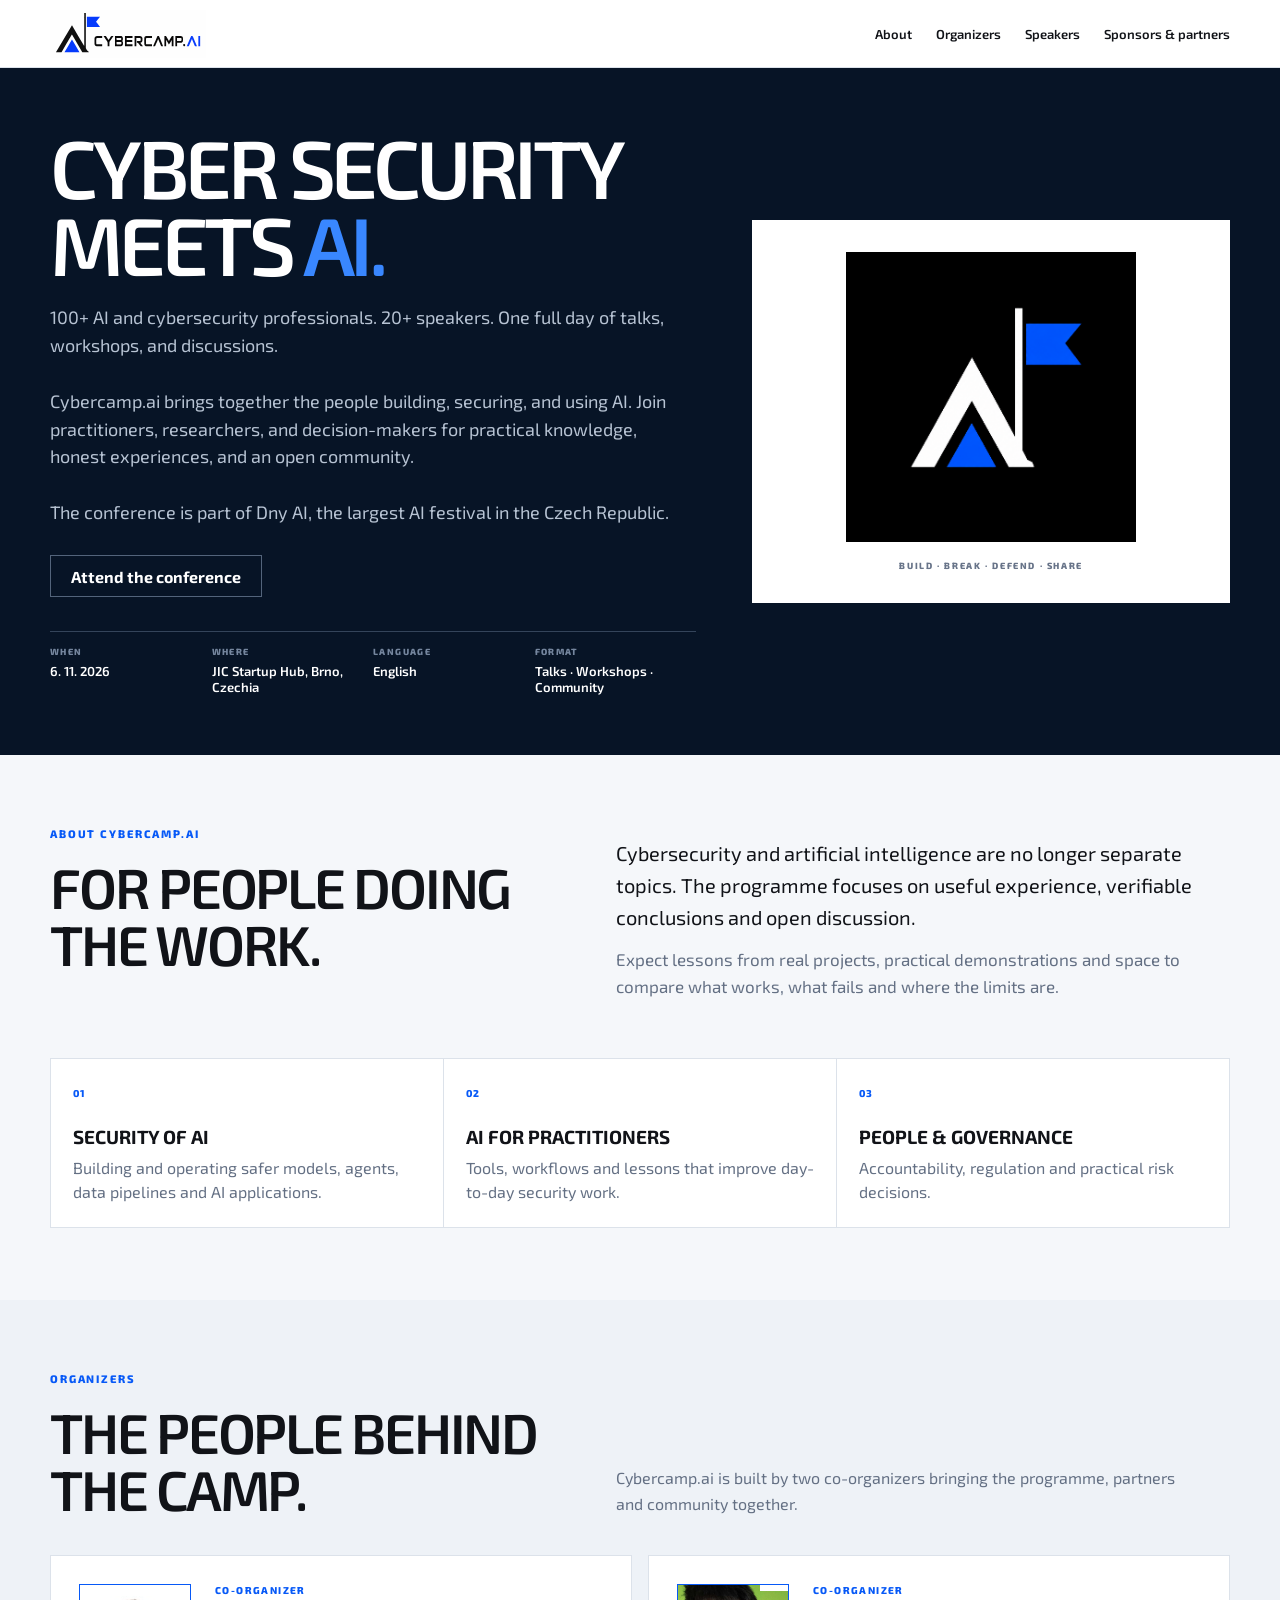
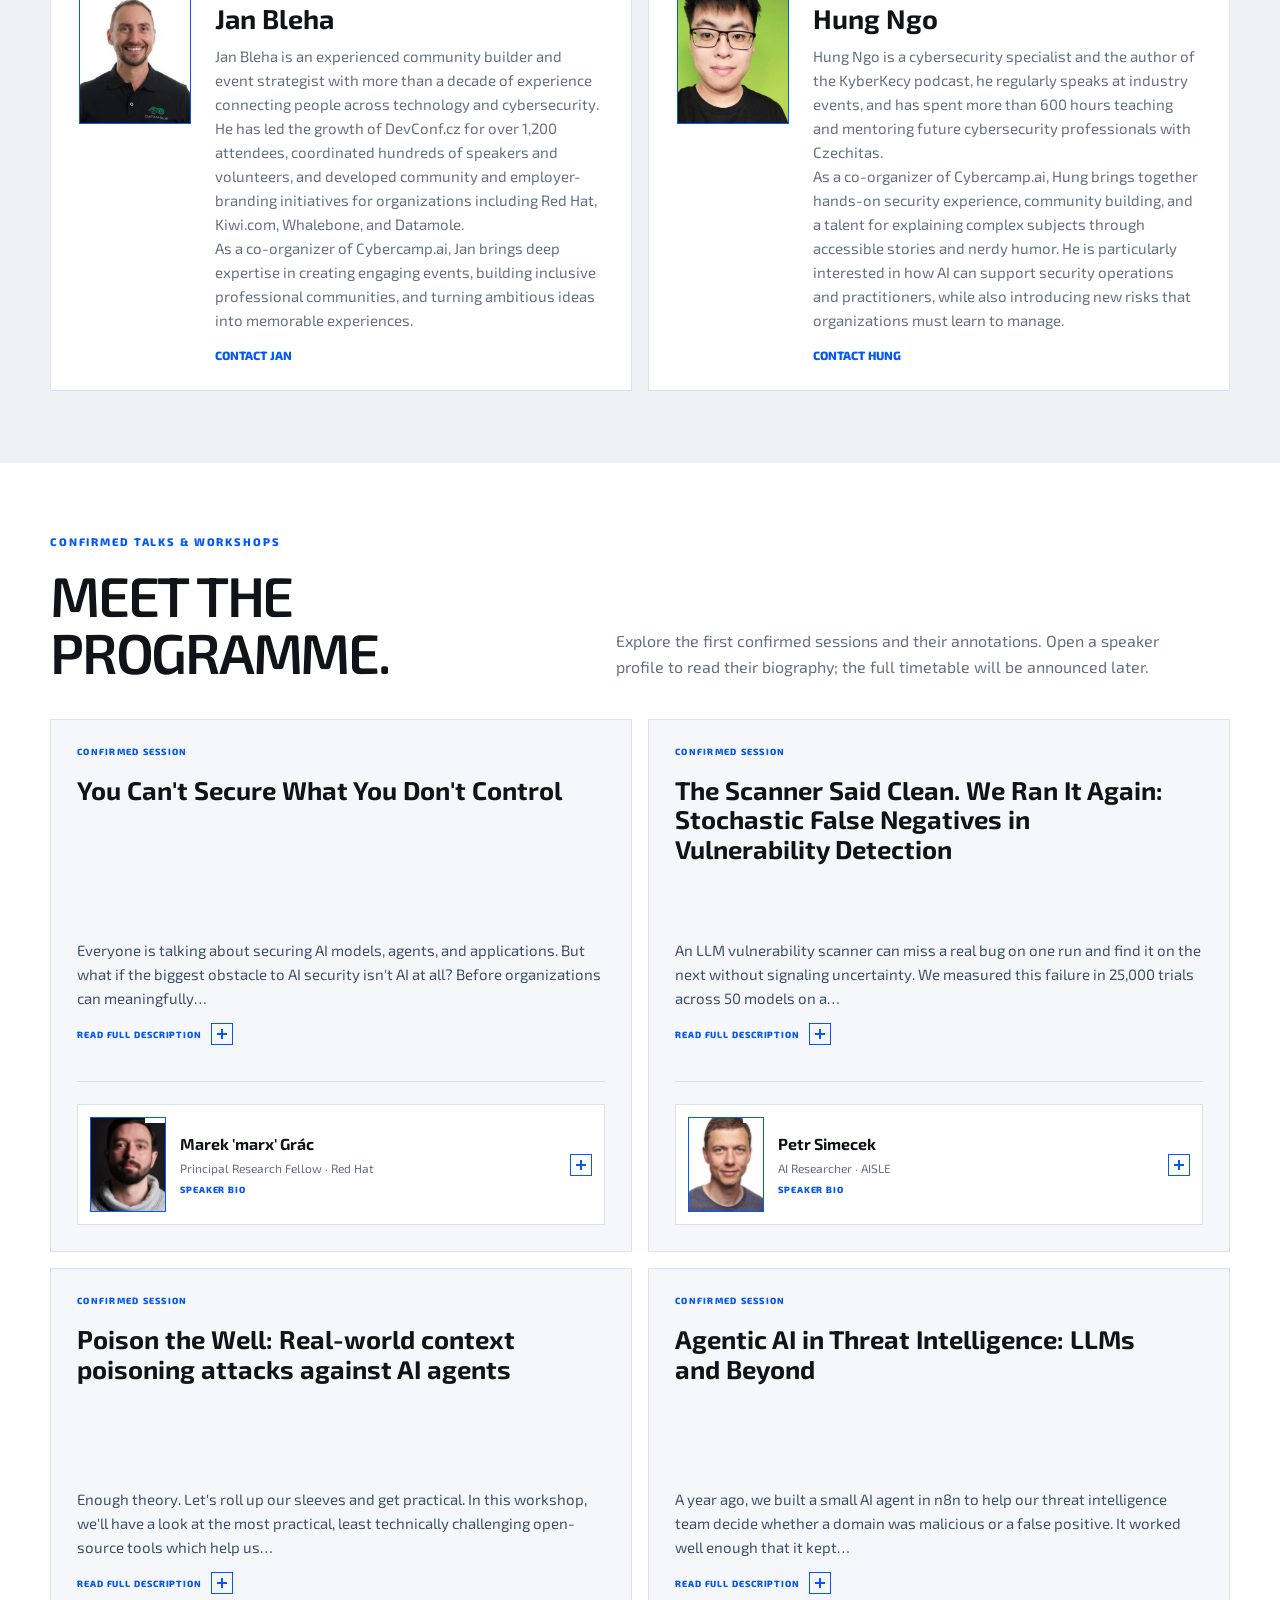
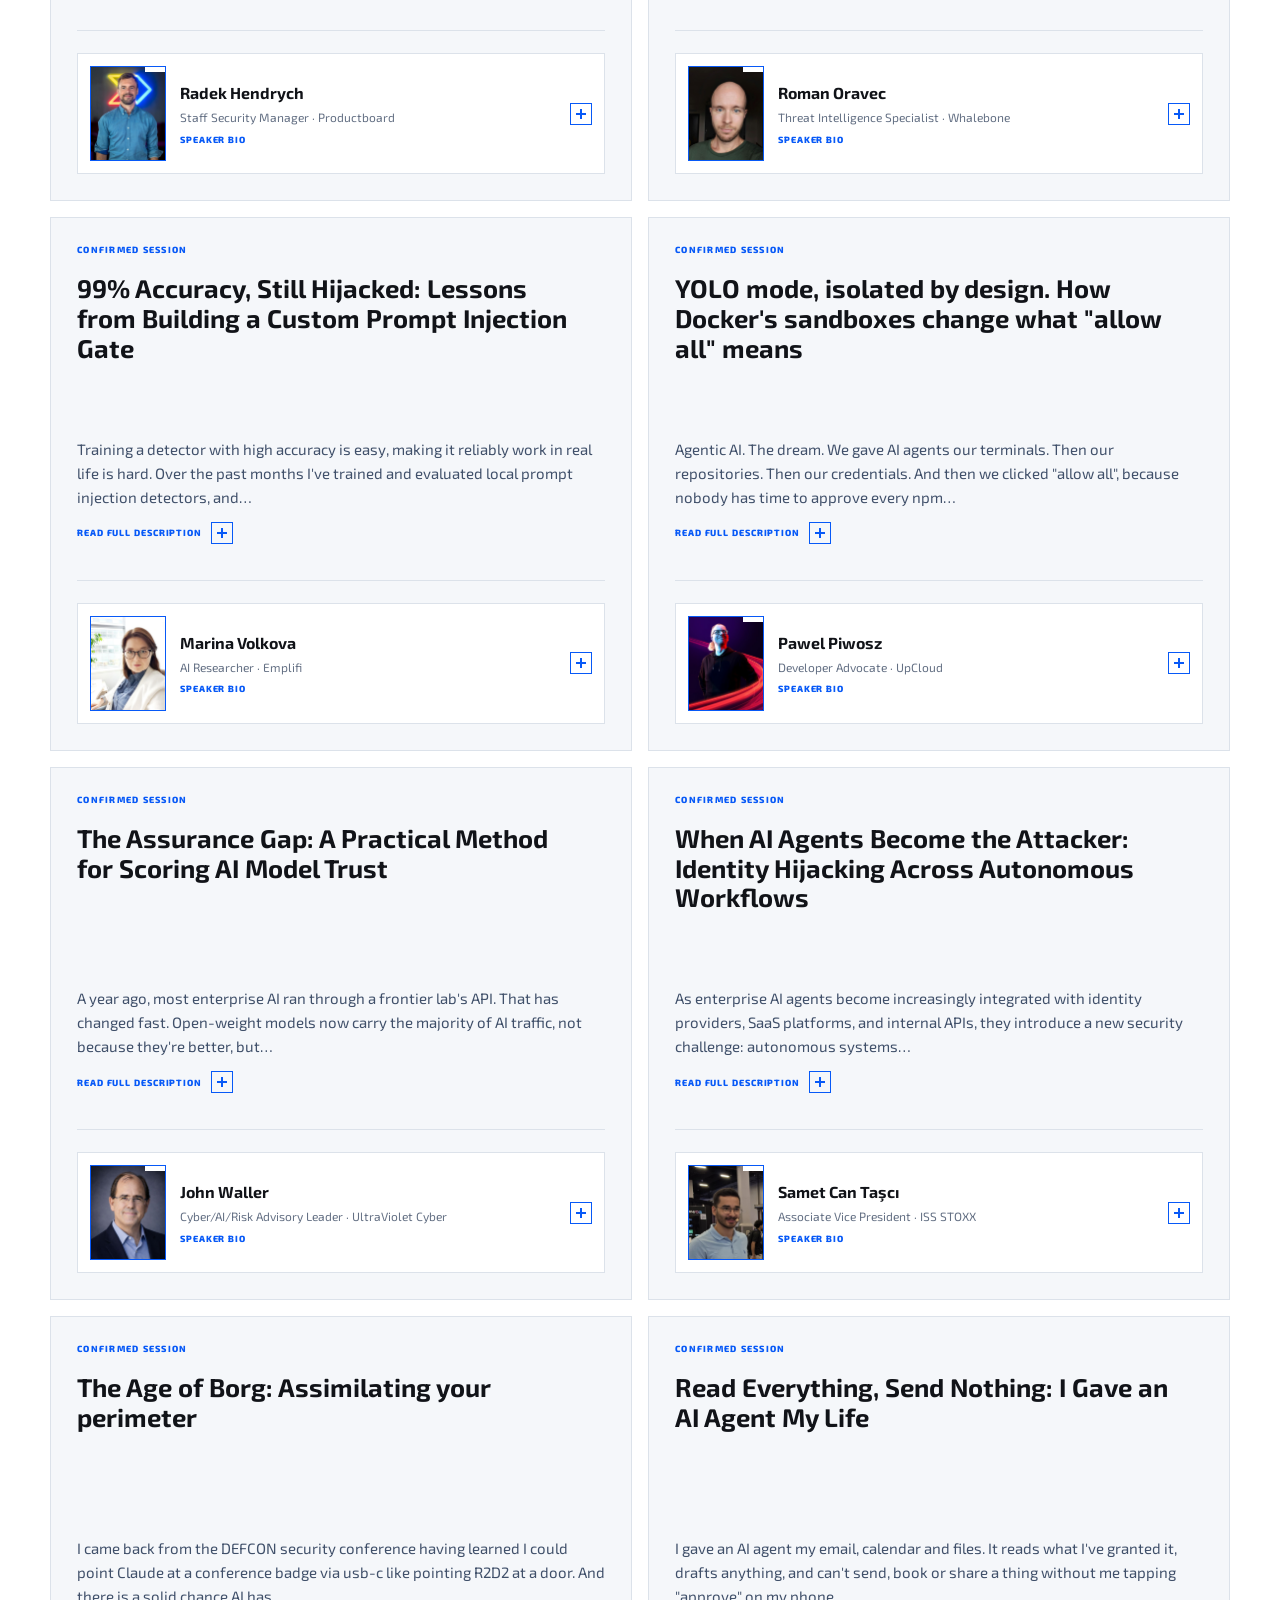
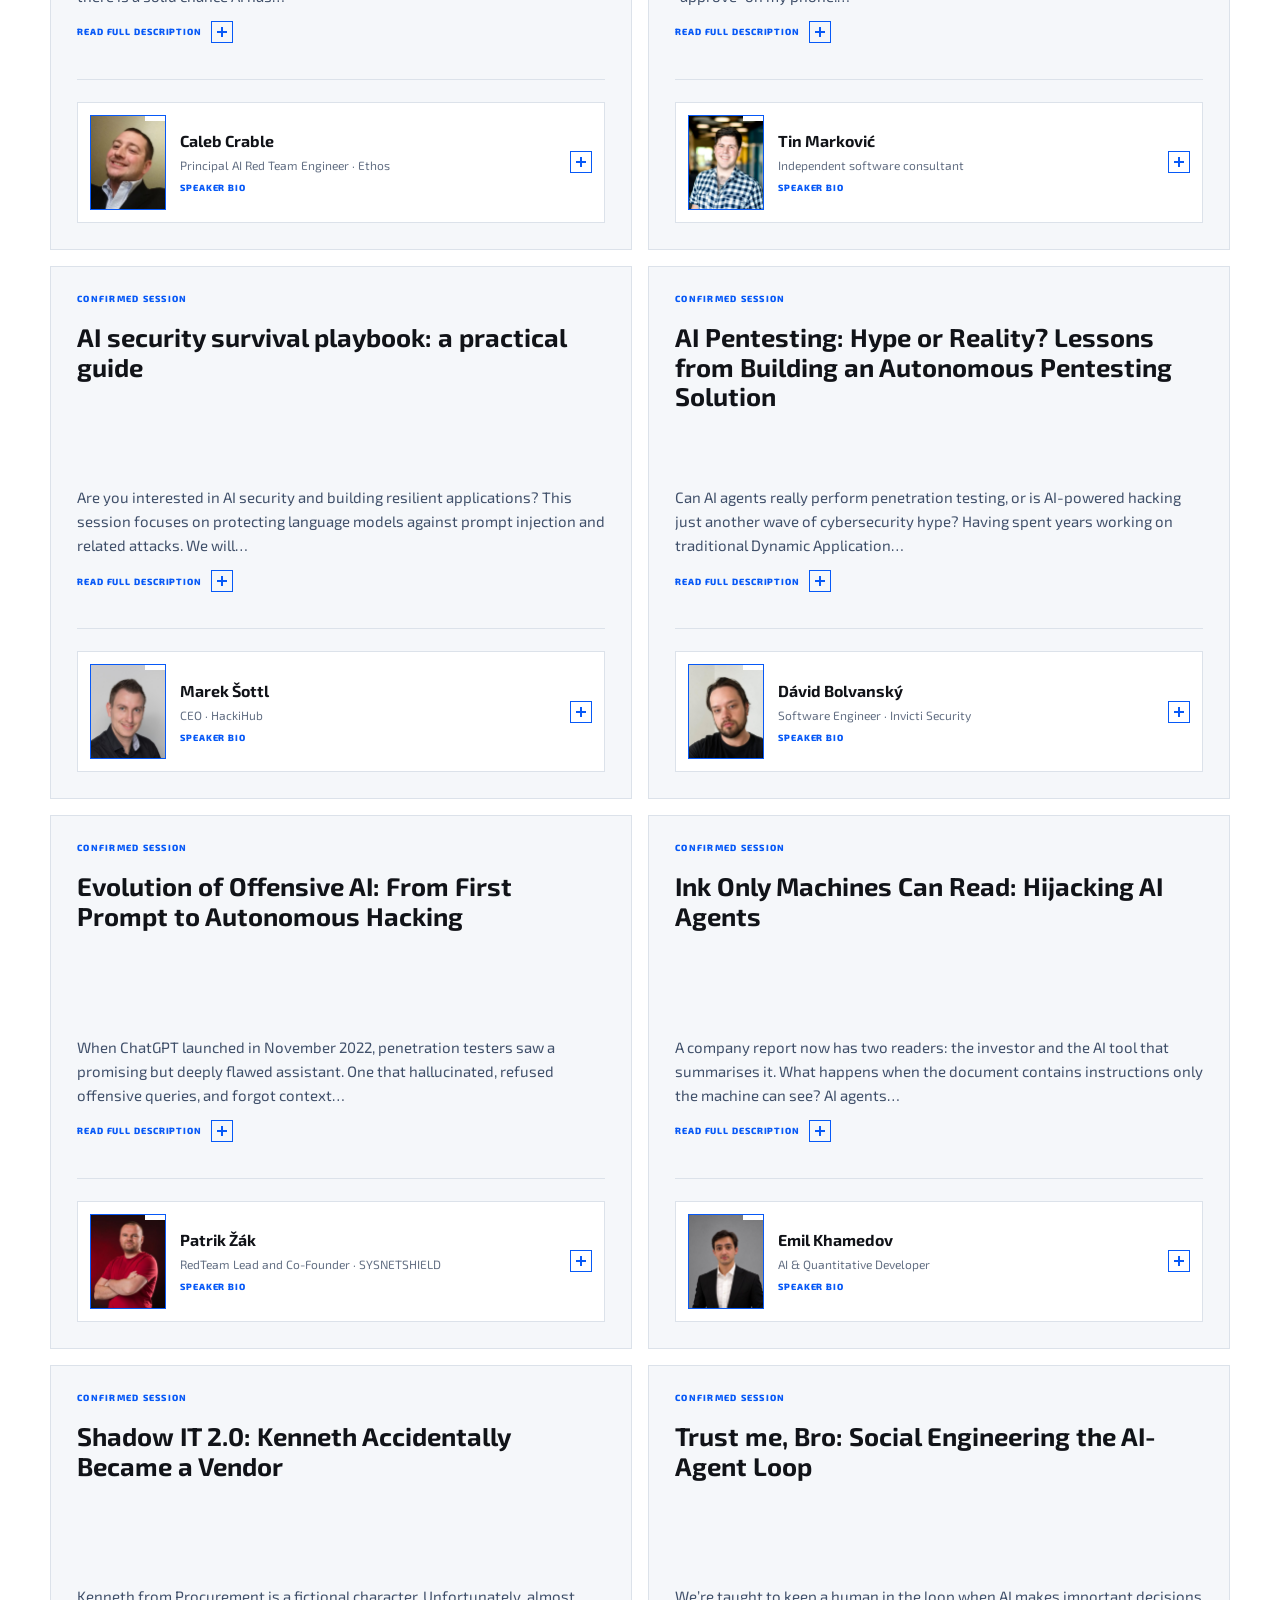
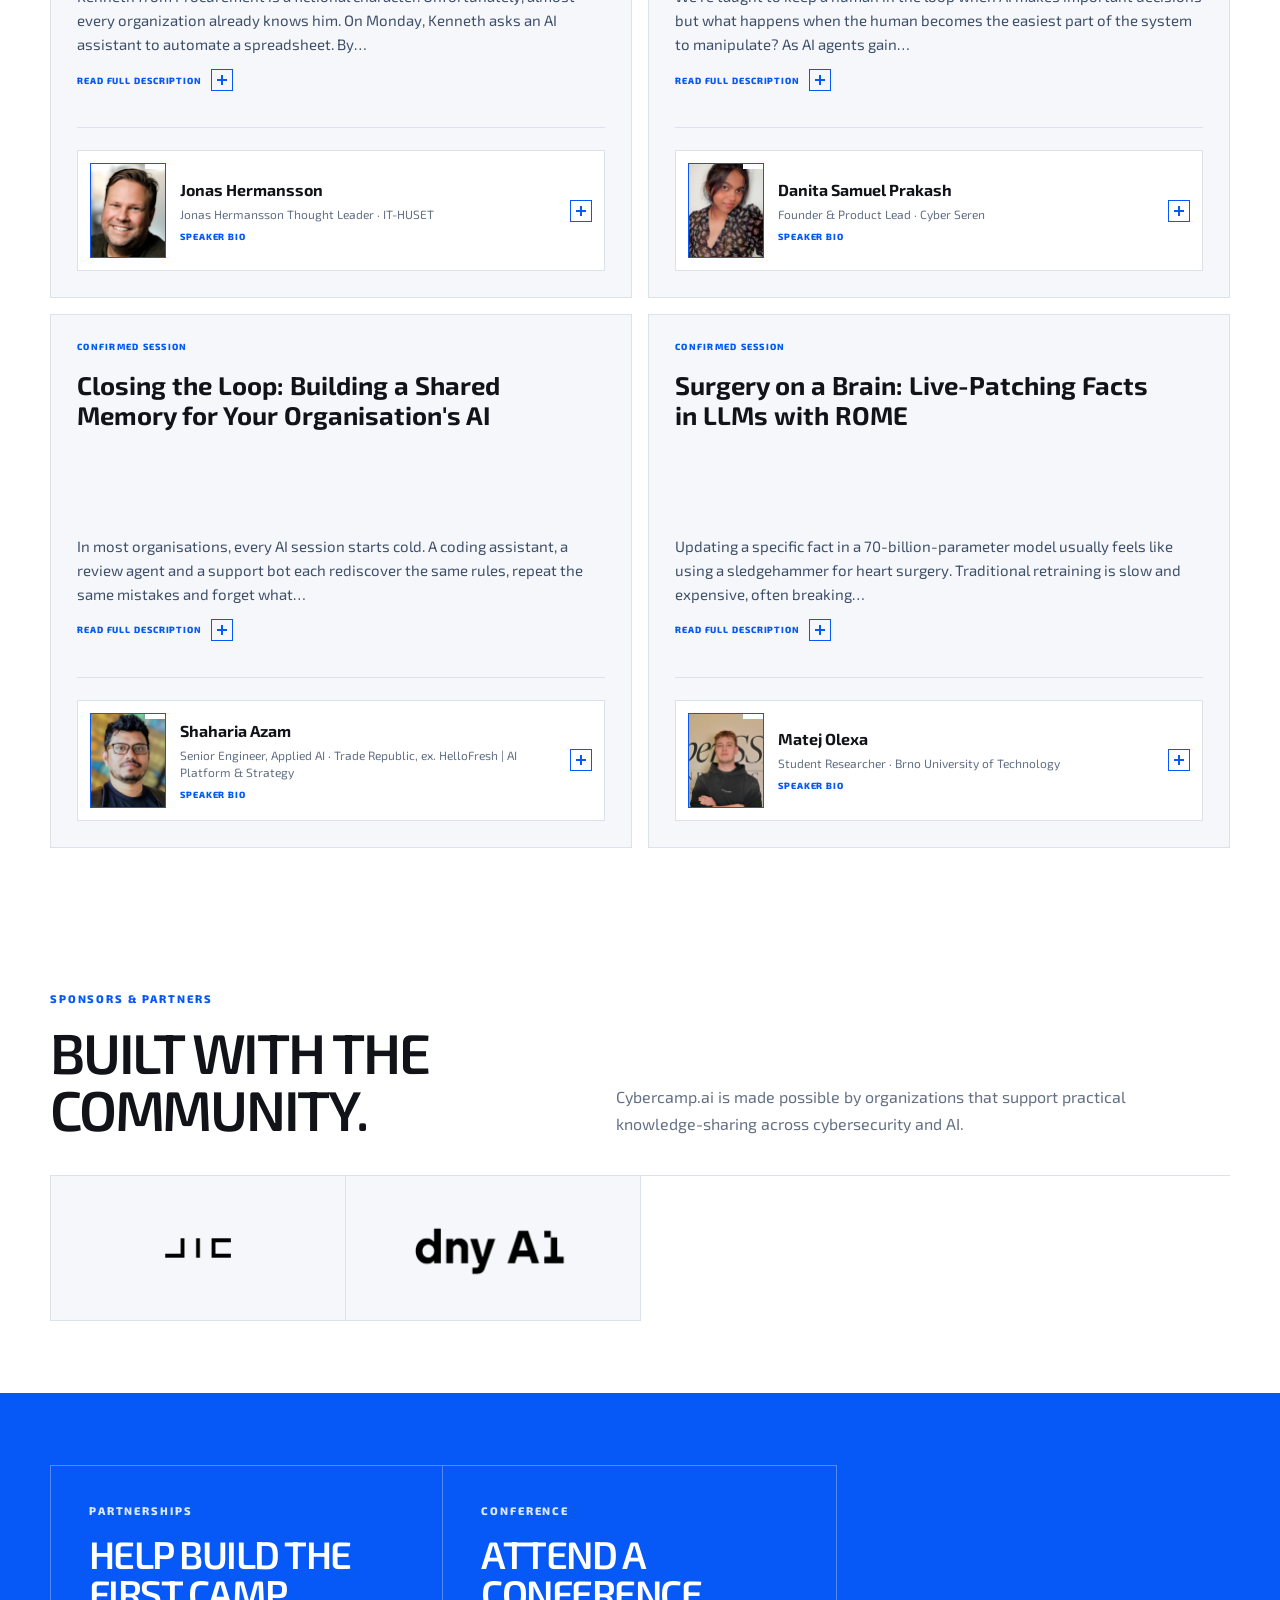
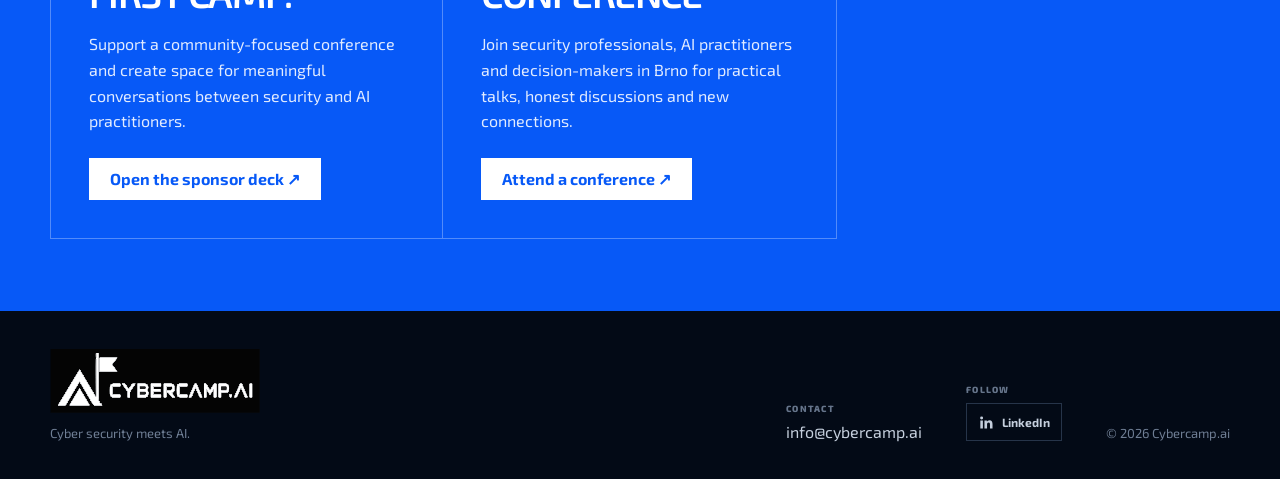
==== index.html @ 72a271f8 "Add files via upload" ====
<!doctype html>
<html lang="en">

<head>
  <meta charset="utf-8">
  <meta name="viewport" content="width=device-width, initial-scale=1">
  <meta name="description"
    content="Cybercamp.ai is a conference in Brno at the intersection of cybersecurity and artificial intelligence.">
  <meta name="theme-color" content="#071426">
  <link rel="canonical" href="https://cybercamp.ai/">

  <meta property="og:type" content="website">
  <meta property="og:site_name" content="Cybercamp.ai">
  <meta property="og:title" content="Cybercamp.ai — Cyber security meets AI">
  <meta property="og:description"
    content="Join practitioners, researchers and decision-makers in Brno for practical knowledge, honest experience and an open community.">
  <meta property="og:url" content="https://cybercamp.ai/">
  <meta property="og:image" content="https://cybercamp.ai/assets/cybercamp-logo-vector.png">
  <meta property="og:image:secure_url" content="https://cybercamp.ai/assets/cybercamp-logo-vector.png">
  <meta property="og:image:type" content="image/png">
  <meta property="og:image:width" content="2048">
  <meta property="og:image:height" content="2048">
  <meta property="og:image:alt" content="Cybercamp.ai logo">

  <meta name="twitter:card" content="summary">
  <meta name="twitter:title" content="Cybercamp.ai — Cyber security meets AI">
  <meta name="twitter:description"
    content="Join practitioners, researchers and decision-makers in Brno for practical knowledge, honest experience and an open community.">
  <meta name="twitter:image" content="https://cybercamp.ai/assets/cybercamp-logo-vector.png">
  <meta name="twitter:image:alt" content="Cybercamp.ai logo">

  <title>Cybercamp.ai — Cyber security meets AI</title>
  <link rel="icon" href="assets/cybercamp-icon.png">
  <link rel="stylesheet" href="styles.css">
  <script src="script.js" defer></script>
</head>

<body>
  <header class="site-header">
    <a class="brand" href="#top" aria-label="Cybercamp.ai – home">
      <img src="assets/cybercamp-vector-header.svg" alt="Cybercamp.ai">
    </a>
    <button class="menu-toggle" type="button" aria-expanded="false" aria-controls="main-navigation">
      <span></span><span></span><span></span><span class="sr-only">Menu</span>
    </button>
    <nav id="main-navigation">
      <a href="#about">About</a>
      <a href="#organizers">Organizers</a>
      <a href="#speakers">Speakers</a>
      <a href="#partners">Sponsors &amp; partners</a>
      <!-- <a class="nav-cta ticket-link" href="">Get tickets</a> -->
    </nav>
  </header>

  <main>
    <section class="hero" id="top">
      <div class="wrap hero-layout">
        <div>
          <h1>Cyber security<br>meets <span>AI.</span></h1>
          <p class="hero-lead">100+ AI and cybersecurity professionals. 20+ speakers. One full day of talks, workshops, and discussions.<br><br>
            Cybercamp.ai brings together the people building, securing, and using AI. Join practitioners, researchers, and decision-makers for practical knowledge, honest experiences, and an open community.<br><br>
            The conference is part of <a href="https://dny.ai/" target="_blank">Dny AI</a>, the largest AI festival in the Czech Republic.</p>
          <div class="hero-actions">
            <!-- <a class="button button-primary ticket-link" href="#">Get tickets</a> -->
            <!-- <a class="button button-outline cfp-link" href="https://sessionize.com/cybercampai" target="_blank">Submit a
              talk</a> -->
            <a class="button button-outline cfp-link" href="https://luma.com/cybercampai" target="_blank">Attend the
              conference</a>
          </div>
          <dl class="event-meta">
            <div>
              <dt>When</dt>
              <dd>6. 11. 2026</dd>
            </div>
            <div>
              <dt>Where</dt>
              <dd>JIC Startup Hub, Brno, Czechia</dd>
            </div>
            <div>
              <dt>Language</dt>
              <dd>English</dd>
            </div>
            <div>
              <dt>Format</dt>
              <dd>Talks · Workshops · Community</dd>
            </div>
          </dl>
        </div>
        <div class="hero-symbol" aria-hidden="true">
          <img src="assets/cybercamp-icon.png" alt="">
          <span>BUILD · BREAK · DEFEND · SHARE</span>
        </div>
      </div>
    </section>

    <section class="section" id="about">
      <div class="wrap section-intro">
        <div>
          <p class="kicker">About Cybercamp.ai</p>
          <h2>For people doing the work.</h2>
        </div>
        <div class="intro-copy">
          <p>Cybersecurity and artificial intelligence are no longer separate topics. The programme focuses on useful
            experience, verifiable conclusions and open discussion.</p>
          <p>Expect lessons from real projects, practical demonstrations and space to compare what works, what fails and
            where the limits are.</p>
        </div>
      </div>
      <div class="wrap topic-grid" aria-label="Conference topics">
        <article><span>01</span>
          <h3>Security of AI</h3>
          <p>Building and operating safer models, agents, data pipelines and AI applications.</p>
        </article>
        <article><span>02</span>
          <h3>AI for Practitioners</h3>
          <p>Tools, workflows and lessons that improve day-to-day security work.</p>
        </article>
        <article><span>03</span>
          <h3>People & Governance</h3>
          <p>Accountability, regulation and practical risk decisions.</p>
        </article>
      </div>
    </section>

    <section class="section organizers" id="organizers">
      <div class="wrap section-heading">
        <div>
          <p class="kicker">Organizers</p>
          <h2>The people behind the camp.</h2>
        </div>
        <p class="section-note">Cybercamp.ai is built by two co-organizers bringing the programme, partners and
          community together.</p>
      </div>
      <div class="wrap organizer-grid">
        <article>
          <div class="organizer-photo">
            <span class="organizer-photo-placeholder" aria-hidden="true">JB</span>
            <img src="assets/jan-bleha.jpg" alt="Jan Bleha" loading="lazy" width="448" height="560"
              onerror="this.hidden=true">
          </div>
          <div class="organizer-copy">
            <p>Co-organizer</p>
            <h3><a href="https://cz.linkedin.com/in/janbleha" target="_blank">Jan Bleha</a></h3>
            <span>Jan Bleha is an experienced community builder and event strategist with more than a decade of
              experience connecting people across technology and cybersecurity. He has led the growth of DevConf.cz for
              over 1,200 attendees, coordinated hundreds of speakers and volunteers, and developed community and
              employer-branding initiatives for organizations including Red Hat, Kiwi.com, Whalebone, and
              Datamole.<br>As a co-organizer of Cybercamp.ai, Jan brings deep expertise in creating engaging events,
              building inclusive professional communities, and turning ambitious ideas into memorable experiences.
            </span>
            <a href="mailto:jan@cybercamp.ai">Contact Jan</a>
          </div>
        </article>
        <article>
          <div class="organizer-photo">
            <span class="organizer-photo-placeholder" aria-hidden="true">HN</span>
            <img src="assets/hung-ngo.jpg" alt="Hung Ngo" loading="lazy" width="448" height="560"
              onerror="this.hidden=true">
          </div>
          <div class="organizer-copy">
            <p>Co-organizer</p>
            <h3><a href="https://www.linkedin.com/in/hungoboss/" target="_blank">Hung Ngo</a></h3>
            <span>Hung Ngo is a cybersecurity specialist and the author of the KyberKecy podcast, he regularly speaks at
              industry events, and has spent more than 600 hours teaching and mentoring future cybersecurity
              professionals with Czechitas.<br>As a co-organizer of Cybercamp.ai, Hung brings together hands-on security
              experience, community building, and a talent for explaining complex subjects through accessible stories
              and nerdy humor. He is particularly interested in how AI can support security operations and
              practitioners, while also introducing new risks that organizations must learn to manage.</span>
            <a href="mailto:hung@cybercamp.ai">Contact Hung</a>
          </div>
        </article>
      </div>
    </section>
    <section class="section speakers" id="speakers">
      <div class="wrap section-heading">
        <div>
          <p class="kicker">Confirmed talks &amp; workshops</p>
          <h2>Meet the programme.</h2>
        </div>
        <p class="section-note">Explore the first confirmed sessions and their annotations. Open a speaker profile
          to read their biography; the full timetable will be announced later.</p>
      </div>
      <div class="wrap talk-grid" aria-label="Confirmed Cybercamp.ai talks and workshops">
        <article class="talk-card">
          <div class="talk-main">
            <div class="talk-card-head"><span>Confirmed session</span></div>
            <h3>You Can't Secure What You Don't Control</h3>
            <div class="talk-speakers">
              <details class="speaker-profile">
                <summary class="talk-person">
                <div class="talk-photo"><span aria-hidden="true">MG</span><img src="assets/speaker-marek-grac.jpg"
                    alt="Marek 'marx' Grác" loading="lazy" width="360" height="450" onerror="this.hidden=true"></div>
                <div class="talk-person-copy"><strong>Marek 'marx' Grác</strong><span>Principal Research Fellow · Red Hat</span><small>Speaker bio</small></div>
                <span class="speaker-profile-toggle" aria-hidden="true"></span>
                </summary>
                <div class="speaker-bio"><p>Marek Grác is an AI and technology expert with over 20 years of experience in artificial intelligence, enterprise IT, and open-source technologies. He currently works at Red Hat, combining deep technical expertise with a practical understanding of complex IT environments.<br><br>
His current focus includes AI compliance, AI security, and integrating AI into enterprise infrastructure. He also collaborates with academia on research challenges, bridging the gap between academic research and real-world applications. Alongside his work at Red Hat, he teaches at a university, helping the next generation understand how to design, evaluate, and deploy AI solutions that are secure, reliable, and aligned with real-world requirements. </p><a href="https://www.linkedin.com/in/marek-marx-gr%C3%A1c-8563756/" target="_blank" rel="noopener noreferrer">Marek on LinkedIn ↗</a></div>
              </details>
            </div>
          </div>
          <div class="talk-annotation">
            <p>Everyone is talking about securing AI models, agents, and applications. But what if the biggest obstacle to AI security isn't AI at all?
<br><br>
Before organizations can meaningfully address AI security and compliance, they need to answer some uncomfortable questions: Do we know what assets we have? Where our data flows? Who or what has access to it? And can we prove that our security controls actually work?
<br><br>
AI introduces new challenges, but it doesn't make the fundamentals of IT security obsolete. It makes getting them right even more important.
<br><br>
In this keynote, we'll explore why visibility, asset management, and control are prerequisites for secure AI adoption. We'll look at practical approaches to handling credentials, enforcing boundaries through AI gateways, and protecting sensitive information through data anonymization.
<br><br>
Most importantly, we'll challenge the assumption that security depends on trusting every system, model, agent, or user to behave correctly.
<br><br>
Because when you can verify your controls, you don't have to rely on trust.</p>
          </div>
        </article>

        <article class="talk-card">
          <div class="talk-main">
            <div class="talk-card-head"><span>Confirmed session</span></div>
            <h3>The Scanner Said Clean. We Ran It Again: Stochastic False Negatives in Vulnerability Detection</h3>
            <div class="talk-speakers">
              <details class="speaker-profile">
                <summary class="talk-person">
                <div class="talk-photo"><span aria-hidden="true">PS</span><img src="assets/speaker-petr-simecek.jpg"
                    alt="Petr Simecek" loading="lazy" width="360" height="450" onerror="this.hidden=true"></div>
                <div class="talk-person-copy"><strong>Petr Simecek</strong><span>AI Researcher · AISLE</span><small>Speaker bio</small></div>
                <span class="speaker-profile-toggle" aria-hidden="true"></span>
                </summary>
                <div class="speaker-bio"><p>Biostatistician by training, time-series crystal-ball operator at Google and protein-knot entangler at Masaryk University. Petr now teaches cheap LLMs to distrust their own vulnerability reports at AISLE. This experiment has somehow put his name on 37 CVEs across OpenSSL, libpng, PostgreSQL, OpenEMR, and OpenClaw. The bugs apparently did not check his résumé. Co-author of HoF-Bench and an ICML 2026 workshop paper on stochastic scanner failures. </p><a href="https://www.linkedin.com/in/simecekpetr/" target="_blank" rel="noopener noreferrer">Petr on LinkedIn ↗</a></div>
              </details>
            </div>
          </div>
          <div class="talk-annotation">
            <p>An LLM vulnerability scanner can miss a real bug on one run and find it on the next without signaling uncertainty.
<br><br>
We measured this failure in 25,000 trials across 50 models on a benchmark selected for on-and-off detection. A separate 7,600-run study tested rediscovery of 95 disclosed CVEs in OpenSSL, curl, GnuTLS and five other heavily audited projects.
<br><br>
The results challenge the usual "pick the strongest model" strategy: repeated passes help, but diverse inexpensive models cover complementary blind spots and outperform a costlier single model. We will show our open-source scanner finding - and missing - the same bug, reveal which intuitive pipeline additions failed to justify their cost, and examine the gap between broadly detectable JS and PHP bugs and stubbornly hard stateful C vulnerabilities. Attendees will learn how to measure cumulative detection, compare complementary coverage and identify cases needing other techniques, using the public benchmark, harness and scanner.
        </article>

        <article class="talk-card">
          <div class="talk-main">
            <div class="talk-card-head"><span>Confirmed session</span></div>
            <h3>Poison the Well: Real-world context poisoning attacks against AI agents</h3>
            <div class="talk-speakers">
              <details class="speaker-profile">
                <summary class="talk-person">
                <div class="talk-photo"><span aria-hidden="true">RH</span><img src="assets/speaker-radek-hendrych.jpg"
                    alt="Radek Hendrych" loading="lazy" width="360" height="450" onerror="this.hidden=true"></div>
                <div class="talk-person-copy"><strong>Radek Hendrych</strong><span>Staff Security Manager · Productboard</span><small>Speaker bio</small></div>
                <span class="speaker-profile-toggle" aria-hidden="true"></span>
                </summary>
                <div class="speaker-bio"><p>I love to attack AI systems, and fell in love with AI security in general. My primary focus nowadays is agentic AI security, with strong emphasis on offensive testing through indirect prompt injection and context poisoning.<br><br>As a Staff Security Manager at Productboard, I have an opportunity to defend and test AI-powered functionalities and integrations at a world class company.<br><br>In the past, I did my fair share of competitive jailbreaking.<br>Currently: #2 contributor on PromptIntel; #3 in overall rankings in Hackaprompt 2.0 CBRNE Practice rankings.<br><br>My contribution to AI security research lies in the Quasilisk program. It's an automated AI red teaming tool which tests LLM's for susceptibility to argument-based, alignment-drift-inducing attacks rather than prompt injection. </p><a href="https://www.linkedin.com/in/radek-hendrych-818078336/" target="_blank" rel="noopener noreferrer">Radek on LinkedIn ↗</a></div>
              </details>
            </div>
          </div>
          <div class="talk-annotation">
            <p>Enough theory. Let's roll up our sleeves and get practical. In this workshop, we'll have a look at the most practical, least technically challenging open-source tools which help us protect us and our agents from harm. We'll cover OpenClaw, Hermes, Claude Code and Codex, and learn how to prevent these agents from accidentally deleting or leaking your data, while preserving their usability.</p>
          </div>
        </article>

        <article class="talk-card">
          <div class="talk-main">
            <div class="talk-card-head"><span>Confirmed session</span></div>
            <h3>Agentic AI in Threat Intelligence: LLMs and Beyond</h3>
            <div class="talk-speakers">
              <details class="speaker-profile">
                <summary class="talk-person">
                <div class="talk-photo"><span aria-hidden="true">RO</span><img src="assets/speaker-roman-oravec.jpg"
                    alt="Roman Oravec" loading="lazy" width="360" height="450" onerror="this.hidden=true"></div>
                <div class="talk-person-copy"><strong>Roman Oravec</strong><span>Threat Intelligence Specialist · Whalebone</span><small>Speaker bio</small></div>
                <span class="speaker-profile-toggle" aria-hidden="true"></span>
                </summary>
                <div class="speaker-bio"><p>Roman Oravec is a Threat Intelligence Specialist at Whalebone, a cybersecurity company that protects millions of people at the network level through telco operators. With a background in security research and application security, he brings an attacker's mindset to threat intelligence: evaluating the quality of threat data, measuring how well protection actually works, and building systems that turn raw intelligence into blocking decisions. Over the past year, much of his work has focused on bringing AI agents into threat intelligence workflows and finding ways to trust what they decide.<br><br>He is particularly interested in how AI can make security decisions that are fast, cost-effective and, above all, verifiable. </p><a href="https://www.linkedin.com/in/roman-oravec/" target="_blank" rel="noopener noreferrer">Roman on LinkedIn ↗</a></div>
              </details>
            </div>
          </div>
          <div class="talk-annotation">
            <p>A year ago, we built a small AI agent in n8n to help our threat intelligence team decide whether a domain was malicious or a false positive. It worked well enough that it kept getting more responsibility. Today it judges domains from real customer DNS traffic every day, publishes the malicious ones to our blocklist, and acts as the ground truth when we benchmark Whalebone against competitors. This talk follows that journey and what we learned along the way.
<br><br>
We'll start with the first version: an orchestrator agent backed by sub-agents, each summarizing one threat intelligence source such as VirusTotal, Safe Browsing or our own IoC database. Then we'll show how and why we redesigned the pipeline. Evidence got lost between agents and biases crept in, so we moved data gathering and normalization into deterministic code and kept the LLM for what it does best: weighing the evidence and making a call. Along the way we hit plenty of pitfalls. API errors quietly became "benign" verdicts. The agent was confidently wrong about legitimate infrastructure. And the agent's own mistakes fed back into the system it was supposed to measure, while our metrics went up and looked like success.
<br><br>
Running this in production also meant living with hard limits: daily API quotas, a fixed token budget, and a pipeline that has to finish in time to be useful. We'll share how those constraints shaped the design, from caching and retries to deciding which sources are worth a call.
<br><br>
To know whether a change actually helped, we built an offline test harness. It uses a hand-labelled dataset and replayable API responses, so we can compare prompt versions fairly. We'll explain how we created the test data, and why we check how stable the verdicts are, not just how accurate.
<br><br>
We'll also compare our heavily tuned prompt with a version built on Jev, a specialized model that answers structured, typed questions instead of following one long prompt. It came close in accuracy at a fraction of the time. That raised an honest question about where prompt engineering pays off and where it doesn't.
<br><br>
Underneath the technical story is a shift in how we think about AI work: from output to outcome. Early on, the approach was close to "throw it at the AI and see what comes back", and the AI's verdict was the result. A verdict is only an output, though. The outcome we care about is a correct blocking decision, and the AI rarely gets there alone. We are now moving to a model where the AI provides one classification signal, and that signal is combined with other, cheaper and more predictable signals into a final score. This changes where AI belongs in the pipeline and how much we ask of it.
<br><br>
That leads to a broader question: how to organize work that uses AI without "tokenmaxxing", where every problem gets more prompts, more agents and more tokens. We'll share how we decide what to give a model and what to keep in plain code, how to scope AI tasks so their results can be measured and combined, and how to keep the team focused on outcomes rather than on clever prompts.
<br><br>
The talk closes with the lessons we took away from a year of running agentic AI in production, and where we plan to take it next.</p>
          </div>
        </article>

        <article class="talk-card">
          <div class="talk-main">
            <div class="talk-card-head"><span>Confirmed session</span></div>
            <h3>99% Accuracy, Still Hijacked: Lessons from Building a Custom Prompt Injection Gate</h3>
            <div class="talk-speakers">
              <details class="speaker-profile">
                <summary class="talk-person">
                <div class="talk-photo"><span aria-hidden="true">MV</span><img src="assets/speaker-marina-volkova.jpg"
                    alt="Marina Volkova" loading="lazy" width="360" height="450" onerror="this.hidden=true"></div>
                <div class="talk-person-copy"><strong>Marina Volkova</strong><span>AI Researcher · Emplifi</span><small>Speaker bio</small></div>
                <span class="speaker-profile-toggle" aria-hidden="true"></span>
                </summary>
                <div class="speaker-bio"><p>Marina Volkova, PhD is a data scientist and AI/ML practitioner with more than 15 years of experience turning complex models into real-world systems. Trust has run through her career, from her PhD on how explanations help people trust AI systems to her work securing the AI systems now being deployed at scale.<br>
At Emplifi, MV works with the Innovations team on the security and reliability of agentic AI. Trust Layer, the protection framework she developed, defends AI agents and their users through PII protection, prompt injection detection, and user safety safeguards. Her work also spans rigorous evaluation methods and more transparent, auditable agent behavior.</p><a href="https://www.linkedin.com/in/marina-volkova-phd/" target="_blank" rel="noopener noreferrer">Marina on LinkedIn ↗</a></div>
              </details>
            </div>
          </div>
          <div class="talk-annotation">
            <p>Training a detector with high accuracy is easy, making it reliably work in real life is hard. Over the past months I've trained and evaluated local prompt injection detectors, and learned that the benchmark is usually the weakest part of the pipeline: models learn trigger phrases and dataset artifacts instead of what an injection actually is. Thus, prompt injection detectors routinely report 95–99% accuracy on public benchmarks, and still fail in practice. I tried to solve the problem in the following way.
<br><br>
This talk covers three things. First, an exploratory analysis of public prompt-attack datasets: what is wrong with them, and why models trained on them look great on tests and fail on real traffic. Second, generating better data: attacks that look like ordinary user conversation and hard negatives that look malicious but aren’t, with practical tips and tricks. Third, use that data for fine-tuning with an eye on what matters in production: calibration, threshold setting, and the false-positive rate that decides whether your detector stays switched on.
<br><br>
Here are my mistakes for you to avoid and have a chance to make your own instead.</p>
          </div>
        </article>

        <article class="talk-card">
          <div class="talk-main">
            <div class="talk-card-head"><span>Confirmed session</span></div>
            <h3>YOLO mode, isolated by design. How Docker's sandboxes change what "allow all" means</h3>
            <div class="talk-speakers">
              <details class="speaker-profile">
                <summary class="talk-person">
                <div class="talk-photo"><span aria-hidden="true">PP</span><img src="assets/speaker-pawel-piwosz.jpg"
                    alt="Pawel Piwosz" loading="lazy" width="360" height="450" onerror="this.hidden=true"></div>
                <div class="talk-person-copy"><strong>Pawel Piwosz</strong><span>Developer Advocate · UpCloud</span><small>Speaker bio</small></div>
                <span class="speaker-profile-toggle" aria-hidden="true"></span>
                </summary>
                <div class="speaker-bio"><p>Docker Captain. DevOps Institute Ambassador. CD.Foundation Ambassador.
Engineer, leader, mentor, speaker.<br><br>
25+ years in IT, with the last decade focused on DevOps, cloud-native, platform engineering, and developer advocacy. I work on cloud infrastructure, Kubernetes, databases, AI infrastructure, and the engineering practices that make complex systems actually work.<br><br>
Developer Advocate at UpCloud, conference organizer, community builder, co-author of CI/CD Design Patterns, and co-host of the OhMyCloud! podcast. Built a maturity-model framework for assessing organizations' digital sovereignty readiness against NIS2, DORA, and GDPR, and speaks regularly on the topic at conferences. Unapologetic fan of technical talks that show the messy reality behind the architecture diagrams. </p><a href="https://www.linkedin.com/in/pawelpiwosz/" target="_blank" rel="noopener noreferrer">Pawel on LinkedIn ↗</a></div>
              </details>
            </div>
          </div>
          <div class="talk-annotation">
            <p>Agentic AI. The dream. We gave AI agents our terminals. Then our repositories. Then our credentials. And then we clicked "allow all", because nobody has time to approve every npm install.
<br><br>
And the dream became a nightmare.
<br><br>
Let's be honest: YOLO mode is how most of us work now Prove me I am wrong!
The question isn't if your agent will do something unexpected and dangerous. The question is where it will happen, and how quickly.
<br><br>
Well, we can contain agents in containers, don't we? Well, yes, containers are great tool, I love them, I'm a Docker Captain after all. But a container shares the kernel with your machine, and the code inside was written by an agent a few seconds ago. Nobody reviewed it. Not even the agent.
<br><br>
In this session we do something irresponsible on purpose. I'll give an AI agent full autonomy and a very bad idea, and we'll watch it try. Live. Inside Docker Sandboxes: a microVM per agent, its own kernel, its own Docker daemon, and boundaries for files, network and secrets set before the agent even starts.
<br><br>
Will my laptop survive? Join me and find out.</p>
          </div>
        </article>

        <article class="talk-card">
          <div class="talk-main">
            <div class="talk-card-head"><span>Confirmed session</span></div>
            <h3>The Assurance Gap: A Practical Method for Scoring AI Model Trust</h3>
            <div class="talk-speakers">
              <details class="speaker-profile">
                <summary class="talk-person">
                <div class="talk-photo"><span aria-hidden="true">JW</span><img src="assets/speaker-john-waller.jpg"
                    alt="John Waller" loading="lazy" width="360" height="450" onerror="this.hidden=true"></div>
                <div class="talk-person-copy"><strong>John Waller</strong><span>Cyber/AI/Risk Advisory Leader · UltraViolet Cyber</span><small>Speaker bio</small></div>
                <span class="speaker-profile-toggle" aria-hidden="true"></span>
                </summary>
                <div class="speaker-bio"><p>John M. Waller is Risk Advisory Practice Lead at UltraViolet Cyber, where he works at the intersection of cybersecurity, AI governance, and enterprise risk.<br><br>
Over more than 25 years in cybersecurity, software engineering, AI, and risk management, he has designed security and governance programs for Fortune 500 companies, federal and state agencies, and organizations across finance, healthcare, SaaS, and pharma. He holds a Master of Science in Artificial Intelligence and Machine Learning from Colorado State University.<br><br>
He is the author of The Unconstrained Machine: How to Control AI Before It Controls Us, which develops Constraint Theory, a framework for engineering enforceable, measurable constraints into AI systems rather than relying on principles and policy alone. </p><a href="https://www.linkedin.com/in/johnmwaller/" target="_blank" rel="noopener noreferrer">John on LinkedIn ↗</a></div>
              </details>
            </div>
          </div>
          <div class="talk-annotation">
            <p>A year ago, most enterprise AI ran through a frontier lab's API. That has changed fast. Open-weight models now carry the majority of AI traffic, not because they're better, but because the price gap with frontier models has become impossible to ignore, and because weights an organization already holds can't be deprecated, repriced, or quietly updated on someone else's schedule. By July 2026, Chinese-developed models held all five top spots on OpenRouter by token volume and carried more than 60% of the platform's traffic, a reversal from roughly 70% US dominance a year earlier. The shift arrived faster than most review processes could keep up, and in many organizations it arrived without security being asked first.
<br><br>
The problem is what's missing when these models show up: no contract, no support channel, no company whose reputation is riding on how the model behaves. An academic analysis of the largest public model repository found that roughly 60% of its 1.5 million models carry no documentation at all, and fewer than 15% publish accuracy details. When a review team goes looking for evidence, most of the time it was never produced. Internally, we measured the same gap: UltraViolet Cyber's AISec Study found 8 of 10 organizations have an approved model trust policy, while zero of ten have a fully established model registry with provenance, despite all ten attempting it. The policy exists. The engineering to enforce it doesn't.
<br><br>
This session introduces a method for closing that gap: a six-domain assurance score (provenance and supply chain, data handling, technical security posture, access and integration risk, operational maturity, evaluation and known behavior), each domain rated 1 to 5 against a written rubric, with an evidence-confidence label attached (unverified, documented, or independently verified) so a 4-out-of-5 built on unverified claims doesn't read the same as a 4-out-of-5 built on reproduced testing. Four gating conditions override the composite entirely, regardless of how the other domains scored. The talk closes on a worked example that produced a result we didn't expect going in: for the same model, with identical weights, the assurance score crossed a full confidence band depending on which distribution was evaluated, which is the reason this method attaches to specific artifacts rather than to model families.</p>
          </div>
        </article>

        <article class="talk-card">
          <div class="talk-main">
            <div class="talk-card-head"><span>Confirmed session</span></div>
            <h3>When AI Agents Become the Attacker: Identity Hijacking Across Autonomous Workflows</h3>
            <div class="talk-speakers">
              <details class="speaker-profile">
                <summary class="talk-person">
                <div class="talk-photo"><span aria-hidden="true">ST</span><img src="assets/speaker-samet-can-tasci.jpg"
                    alt="Samet Can Taşcı" loading="lazy" width="360" height="450" onerror="this.hidden=true"></div>
                <div class="talk-person-copy"><strong>Samet Can Taşcı</strong><span>Associate Vice President · ISS STOXX</span><small>Speaker bio</small></div>
                <span class="speaker-profile-toggle" aria-hidden="true"></span>
                </summary>
                <div class="speaker-bio"><p>Samet Can Tasci is a Senior Linux Systems Engineer and cybersecurity researcher with hands-on experience in enterprise infrastructure, cloud environments, application security, identity systems, monitoring, and security automation.<br><br>
His background combines production engineering with offensive security, giving him a practical view of how vulnerabilities, misconfigurations, and defensive controls behave in real-world systems. His research interests include infrastructure hardening, web application security, threat modeling, detection gaps, automation, and the failure modes of modern defensive technologies.<br><br>
Samet focuses on turning complex technical behavior into clear, testable, and operationally useful security research for both offensive and defensive teams.</p><a href="https://www.linkedin.com/in/sametcantasci/" target="_blank" rel="noopener noreferrer">Samet on LinkedIn ↗</a></div>
              </details>
            </div>
          </div>
          <div class="talk-annotation">
            <p>As enterprise AI agents become increasingly integrated with identity providers, SaaS platforms, and internal APIs, they introduce a new security challenge: autonomous systems operating with delegated enterprise permissions.
<br><br>
What happens when an attacker doesn't need to steal credentials because an AI agent already has the permissions needed to perform their intended actions?
<br><br>
Building on identity-first adversary emulation research previously presented at DEF CON 34, this session explores how attackers may manipulate AI agents through prompt injection, untrusted content, and malicious tool responses to influence otherwise legitimate workflows.
<br><br>
Through a practical demonstration in a controlled enterprise environment, we will explore a representative agent-hijacking scenario, examining how an AI agent processes untrusted instructions, interacts with privileged tools, and potentially performs actions beyond the legitimate user's intent.
<br><br>
We will also discuss the security boundaries involved, including delegated authorization, excessive permissions, and the risks introduced by agent-to-tool integrations.
<br><br>
Finally, the session will examine practical defensive approaches such as least-privilege access, tool-call authorization, human approval for sensitive operations, and monitoring of agent activity.
<br><br>
Attendees will gain a clear understanding of how AI agents can extend traditional identity attack surfaces, what makes these attacks possible, and how security teams can begin evaluating and mitigating these risks.</p>
          </div>
        </article>

        <article class="talk-card">
          <div class="talk-main">
            <div class="talk-card-head"><span>Confirmed session</span></div>
            <h3>The Age of Borg: Assimilating your perimeter</h3>
            <div class="talk-speakers">
              <details class="speaker-profile">
                <summary class="talk-person">
                <div class="talk-photo"><span aria-hidden="true">CC</span><img src="assets/speaker-caleb-crable.jpg"
                    alt="Caleb Crable" loading="lazy" width="360" height="450" onerror="this.hidden=true"></div>
                <div class="talk-person-copy"><strong>Caleb Crable</strong><span>Principal AI Red Team Engineer · Ethos</span><small>Speaker bio</small></div>
                <span class="speaker-profile-toggle" aria-hidden="true"></span>
                </summary>
                <div class="speaker-bio"><p>Caleb is a Principal AI Red Team Engineer at Ethos Life, a publicly traded life insurance company, where he attacks production AI deployments and the identity infrastructure underneath them. Before Ethos he spent four years on the red team at BILL, running authorized engagements against critical financial infrastructure and the company's AI support platform, with a focus on prompt injection, tool abuse, and credential exposure in LLM pipelines.<br><br>
Earlier in his career Caleb spent three years with Cylance Professional Services delivering full-scope red team engagements for clients in every business sector. Before consulting he was a senior malware analyst at Cylance and The Media Trust, doing deep file analysis, reverse engineering, and incident reconstruction, and serving as a research associate on the whitepaper "Influence Sketching: Finding Influential Samples in Large-Scale Regressions." With over 14 years in offensive security, he brings a practitioner's instinct to every layer of the stack, from physical entry and social engineering to AI red teaming and ML research. </p><a href="https://www.linkedin.com/in/dirtywhitehat/" target="_blank" rel="noopener noreferrer">Caleb on LinkedIn ↗</a></div>
              </details>
            </div>
          </div>
          <div class="talk-annotation">
            <p>I came back from the DEFCON security conference having learned I could point Claude at a conference badge via usb-c like pointing R2D2 at a door. And there is a solid chance AI has surpassed that tech already, as current AI would have 100% rewritten the firmware for the door. A few weeks after returning from DEFCON some unknown entity cut down a bamboo plant on my property. This happened out of camera and visual range. I have no idea who did it, why, or when it happened. I possessed no instrument that could have told me, or so I thought.
<br><br>
While staring at a pile of old android phones on my desk, I considered the thought: "These all generate and receive a variety of signals... I wonder." The truth is nobody leaves home without a signal profile, and those signal profiles transit your legal dwelling perimeter every single day. With my new badge hacking data in mind, I dusted off every old phone and security device in the house and had Claude assimilate them into a passive signal perimeter illumination and triangulation system. This talk is about building a framework that illuminates your local signal perimeter in a way that allows you to actually know the proper what, where, and when of interactions with your signal perimeter at a hardware address level using AI and hacker/malware analyst logic.</p>
          </div>
        </article>

        <article class="talk-card">
          <div class="talk-main">
            <div class="talk-card-head"><span>Confirmed session</span></div>
            <h3>Read Everything, Send Nothing: I Gave an AI Agent My Life</h3>
            <div class="talk-speakers">
              <details class="speaker-profile">
                <summary class="talk-person">
                <div class="talk-photo"><span aria-hidden="true">TM</span><img src="assets/speaker-tin-markovic.jpg"
                    alt="Tin Marković" loading="lazy" width="360" height="450" onerror="this.hidden=true"></div>
                <div class="talk-person-copy"><strong>Tin Marković</strong><span>Independent software consultant</span><small>Speaker bio</small></div>
                <span class="speaker-profile-toggle" aria-hidden="true"></span>
                </summary>
                <div class="speaker-bio"><p>Tin Marković is an independent software consultant based in Brno. He builds back-office systems for specialty insurance and legal-services firms when case volume outgrows manual operations - one person, fixed fee.<br><br>
Before that: real-time stats streaming for the NBA, self-serve payments at Semgrep during their Series B, and four years running payment and refund flows at Kiwi.com. He's led engineering teams, architected systems, and been on call for most of them.<br><br>
He builds and open-sources the tools he uses himself, including Seneschal, the broker that lets an AI agent work with his inbox without holding the keys. Simplicity is prerequisite for reliability. </p><a href="https://www.linkedin.com/in/tin-markovic/" target="_blank" rel="noopener noreferrer">Tin on LinkedIn ↗</a></div>
              </details>
            </div>
          </div>
          <div class="talk-annotation">
            <p>I gave an AI agent my email, calendar and files. It reads what I've granted it, drafts anything, and can't send, book or share a thing without me tapping "approve" on my phone.
<br><br>
That tap is the security model. Not a smarter model, not a better prompt.
<br><br>
This talk walks through Seneschal, the open-source broker I built and use daily. The agent never holds the Google tokens - the broker does. Reads happen inside a narrow, revocable grant. Anything outside it, and every send, becomes a request with an approval link that expires if I ignore it.
<br><br>
Then the parts that hurt:
- The science of why no prompt can make an agent safe from prompt injection - and why the guarantee has to live outside the model.<br>
- Why a hundred steps at 96% each succeed end to end 1.7% of the time, and why that keeps a human in the loop no matter how good the model gets.<br>
- Why anything an agent writes should be append-only, so a bad run is a query to undo, not an archaeology dig.<br>
- Why Google's Restricted-scope wall stops this from becoming a hosted product (and what that tells you about who should hold the keys).<br>
- A live attempt to hijack the agent with a hostile email - and where it stops.<br>
<br><br>
You'll leave with a permission checklist for any agent that touches real systems: who holds the keys, what it can do alone, what needs a human, and what it can never undo.</p>
          </div>
        </article>

        <article class="talk-card">
          <div class="talk-main">
            <div class="talk-card-head"><span>Confirmed session</span></div>
            <h3>AI security survival playbook: a practical guide</h3>
            <div class="talk-speakers">
              <details class="speaker-profile">
                <summary class="talk-person">
                <div class="talk-photo"><span aria-hidden="true">MŠ</span><img src="assets/speaker-marek-sottl.jpg"
                    alt="Marek Šottl" loading="lazy" width="360" height="450" onerror="this.hidden=true"></div>
                <div class="talk-person-copy"><strong>Marek Šottl</strong><span>CEO · HackiHub</span><small>Speaker bio</small></div>
                <span class="speaker-profile-toggle" aria-hidden="true"></span>
                </summary>
                <div class="speaker-bio"><p>Marek Šottl is a former Principal Engineer turned founder, CEO of HackiHub, and creator of KvantumCI, working at the intersection of DevOps, cloud, software supply-chain security, and AI.<br><br>
After years of designing and securing large-scale engineering systems, he became obsessed with a simple question: can organizations actually prove how their software was built and whether the controls they rely on were really there? Marek is also an AWS Community Builder, organizer of DevOpsDays Prague, long-time community speaker.<br><br>
His talks combine deep technical experience, real-world failures, storytelling, and a habit of breaking things on purpose to show how they really work. </p><a href="https://www.linkedin.com/in/mareksottl" target="_blank" rel="noopener noreferrer">Marek on LinkedIn ↗</a></div>
              </details>
            </div>
          </div>
          <div class="talk-annotation">
            <p>Are you interested in AI security and building resilient applications? This session focuses on protecting language models against prompt injection and related attacks.
<br><br>
We will explore deployment approaches, NLP-based input validation, prompt tracing, threat modeling, and practical countermeasures for securing applications built on large language models.
<br><br>
Prompt injection is becoming an increasingly important threat to modern AI applications, affecting both their reliability and security. The session explains what prompt injection is, why organizations should take it seriously, and how applications using LLMs can be designed with multiple layers of protection.
<br><br>
You will learn practical strategies for building applications that are more resistant to prompt manipulation and malicious inputs, including input validation, additional LLM security controls, prompt tracing, and threat modeling.
<br><br>
The session combines practical examples with storytelling and gamification to make AI security approachable and memorable</p>
          </div>
        </article>

        <article class="talk-card">
          <div class="talk-main">
            <div class="talk-card-head"><span>Confirmed session</span></div>
            <h3>AI Pentesting: Hype or Reality? Lessons from Building an Autonomous Pentesting Solution</h3>
            <div class="talk-speakers">
              <details class="speaker-profile">
                <summary class="talk-person">
                <div class="talk-photo"><span aria-hidden="true">DB</span><img src="assets/speaker-david-bolvansky.jpg"
                    alt="Dávid Bolvanský" loading="lazy" width="360" height="450" onerror="this.hidden=true"></div>
                <div class="talk-person-copy"><strong>Dávid Bolvanský</strong><span>Software Engineer · Invicti Security</span><small>Speaker bio</small></div>
                <span class="speaker-profile-toggle" aria-hidden="true"></span>
                </summary>
                <div class="speaker-bio"><p>Dávid Bolvanský is a Senior Software Engineer at Invicti Security, specializing in application security and automated security testing.<br>
With a background in software engineering spanning compiler development, security scanning engines, and Dynamic Application Security Testing (DAST), he brings experience from multiple areas of software development.<br>
More recently, he has been involved in building Invicti's AI-powered penetration testing solution from its early stages, tackling the engineering challenges of bringing autonomous security testing into production.<br>
His interests include offensive security, AI agents, compilers, and the intersection of artificial intelligence and cybersecurity. </p><a href="https://www.linkedin.com/in/davidbolvansky" target="_blank" rel="noopener noreferrer">Dávid on LinkedIn ↗</a></div>
              </details>
            </div>
          </div>
          <div class="talk-annotation">
            <p>Can AI agents really perform penetration testing, or is AI-powered hacking just another wave of cybersecurity hype?
Having spent years working on traditional Dynamic Application Security Testing (DAST) technologies, I had the opportunity to be involved in building Invicti's AI-powered penetration testing solution from its very beginning.<br>
In this session, I'll share a behind-the-scenes look at what it actually takes to build an autonomous AI pentesting system, from early ideas and prototypes to a production-ready solution.<br>
We'll explore the engineering challenges, architectural decisions, unexpected limitations, and lessons learned along the way. What worked surprisingly well? What didn't work as expected? Where do traditional security scanners still outperform AI agents, and where does AI introduce genuinely new capabilities?<br>
Beyond the technical aspects, we'll take a critical look at the bigger picture. How capable are today's AI pentesting agents? Do they represent a real cybersecurity threat? Is investing in AI-powered security testing worth it, or are expectations running ahead of reality?<br>
Finally, I'll share my perspective on where autonomous security testing is heading and how AI might reshape the future of offensive security.<br>
This is not a product pitch. It's a practical engineering story about building AI pentesting technology, exploring its real capabilities, limitations, and future beyond the hype.</p>
          </div>
        </article>
		
		<article class="talk-card">
          <div class="talk-main">
            <div class="talk-card-head"><span>Confirmed session</span></div>
            <h3>Evolution of Offensive AI: From First Prompt to Autonomous Hacking</h3>
            <div class="talk-speakers">
              <details class="speaker-profile">
                <summary class="talk-person">
                <div class="talk-photo"><span aria-hidden="true">PZ</span><img src="assets/speaker-patrik-zak.jpg"
                    alt="Patrik Zak" loading="lazy" width="360" height="450" onerror="this.hidden=true"></div>
                <div class="talk-person-copy"><strong>Patrik Žák</strong><span>RedTeam Lead and Co-Founder · SYSNETSHIELD</span><small>Speaker bio</small></div>
                <span class="speaker-profile-toggle" aria-hidden="true"></span>
                </summary>
                <div class="speaker-bio"><p>I'm an ethical hacker specializing in infrastructure penetration testing and red teaming. For more than 10 years I've helped companies uncover weaknesses before attackers do.
<br><br>
I also regularly publish the "Security Sunday" newsletter, a weekly roundup of the latest cybersecurity news.  </p><a href="https://www.linkedin.com/in/zakpatrik" target="_blank" rel="noopener noreferrer">Patrik on LinkedIn ↗</a></div>
              </details>
            </div>
          </div>
          <div class="talk-annotation">
            <p>When ChatGPT launched in November 2022, penetration testers saw a promising but deeply flawed assistant. One that hallucinated, refused offensive queries, and forgot context mid-conversation. In just over three years, the landscape has shifted beyond recognition. Purpose-built offensive wrappers like Harpy AI bypassed early guardrails. Gemini introduced million-token context windows, letting us feed entire codebases into a single prompt. Claude Code eliminated copy-paste workflows entirely, bringing autonomous agents and MCP server integrations directly into the terminal. And with Opus 4.6 in early 2026, we witnessed an AI agent achieve enterprise admin access autonomously in 22 hours.</p>
          </div>
        </article>
		
		<article class="talk-card">
          <div class="talk-main">
            <div class="talk-card-head"><span>Confirmed session</span></div>
            <h3>Ink Only Machines Can Read: Hijacking AI Agents</h3>
            <div class="talk-speakers">
              <details class="speaker-profile">
                <summary class="talk-person">
                <div class="talk-photo"><span aria-hidden="true">EK</span><img src="assets/speaker-emil-khamedov.jpg"
                    alt="Emil Khamedov" loading="lazy" width="360" height="450" onerror="this.hidden=true"></div>
                <div class="talk-person-copy"><strong>Emil Khamedov</strong><span>AI & Quantitative Developer</span><small>Speaker bio</small></div>
                <span class="speaker-profile-toggle" aria-hidden="true"></span>
                </summary>
                <div class="speaker-bio"><p>Emil Khamedov is a developer working at the intersection of AI systems and finance. As a quantitative developer at an investment firm, he engineered Nasdaq data pipelines and deployed MCP servers connecting Claude to live market data and strategy tooling. He has also built and deployed a production ERP for businesses in construction, oil and gas, and property rental; developed features for government digital services used by more than two million citizens; programmed Siemens PLC and SCADA systems for oil extraction sites; and launched an AI restaurant-management platform in Almaty and Astana that grounds LLM pricing recommendations in live web data. He holds a First Class BSc in Computer Science from the University of Birmingham and is currently studying for an MSc in Finance at UCL. His current research examines how hidden instructions in financial documents can manipulate AI investment tools. </p><a href="https://www.linkedin.com/in/emil-khamedov/" target="_blank" rel="noopener noreferrer">Emil on LinkedIn ↗</a></div>
              </details>
            </div>
          </div>
          <div class="talk-annotation">
            <p>A company report now has two readers: the investor and the AI tool that summarises it. What happens when the document contains instructions only the machine can see?
<br><br>
AI agents increasingly read corporate disclosures and turn them into BUY, HOLD or SELL signals. This talk shows how instructions hidden inside a document (white text, tiny fonts, invisible HTML) survive standard text extraction and can steer what an LLM recommends, while a human reading the same page sees nothing unusual.
<br><br>
I will present a controlled experiment comparing clean and manipulated versions of real corporate disclosures across two leading LLMs and two attack types, and test whether a safeguard reduces the effect. Then a live demo: the same report, given to an AI trading agent twice.
<br><br>
You will leave with:<br>
- how indirect prompt injection works in document-reading pipelines<br>
- why trusted documents are a blind spot for AI agents<br>
- practical defences you can add to any LLM system that reads PDFs or HTML
<br><br>
No finance background needed.</p>
          </div>
        </article>
		
		<article class="talk-card">
          <div class="talk-main">
            <div class="talk-card-head"><span>Confirmed session</span></div>
            <h3>Shadow IT 2.0: Kenneth Accidentally Became a Vendor </h3>
            <div class="talk-speakers">
              <details class="speaker-profile">
                <summary class="talk-person">
                <div class="talk-photo"><span aria-hidden="true">JH</span><img src="assets/speaker-jonas-hermansson.jpg"
                    alt="Jonas Hermansson" loading="lazy" width="360" height="450" onerror="this.hidden=true"></div>
                <div class="talk-person-copy"><strong>Jonas Hermansson</strong><span>Jonas Hermansson Thought Leader · IT-HUSET</span><small>Speaker bio</small></div>
                <span class="speaker-profile-toggle" aria-hidden="true"></span>
                </summary>
                <div class="speaker-bio"><p>AI, AI, AI - it dominates Jonas's workdays: business development, lectures, training, coffee machine conversations – yes, everything revolves around AI.
<br><br>
But that's not where it all began. Jonas started his journey in quality assurance and testing in 1994 and has built up expertise in leadership, change management, test organization, test strategy, and requirements management. Today, he mainly focuses on helping clients apply AI and develop their businesses with the support of revolutionary modern technology and the evolution of working methods. His background gives him a broad understanding and a unique starting point for integrating AI in a way that ensures quality and creates value for end-users.
<br><br>
Jonas's work encompasses everything from vision development and identifying opportunities to carrying out practical implementations and training in AI and quality. He has previously worked as a CEO, consulting manager, agile coach, test lead, change manager, line manager, test automation engineer, teacher, and mentor, as well as with requirements and requirements management.
<br><br>
Most often, you'll probably see Jonas as a speaker, teacher, or panelist. Hopefully, there will be opportunities to meet him at a lecture or conference soon... </p><a href="https://www.linkedin.com/in/jonasherman/" target="_blank" rel="noopener noreferrer">Jonas on LinkedIn ↗</a></div>
              </details>
            </div>
          </div>
          <div class="talk-annotation">
            <p>Kenneth from Procurement is a fictional character.
<br><br>
Unfortunately, almost every organization already knows him.
<br><br>
On Monday, Kenneth asks an AI assistant to automate a spreadsheet. By Wednesday, he has built an application. By Friday, it is processing business-critical data, calling external APIs, making recommendations, and being used by twelve colleagues.
<br><br>
Nobody approved it. Nobody owns it. Nobody knows exactly how it works.
<br><br>
Congratulations, Kenneth. You are no longer just an employee. You are now an accidental software vendor.
<br><br>
Welcome to Shadow IT 2.0.
<br><br>
Traditional Shadow IT was mostly about unauthorized software and cloud services. Generative AI changes the scale of the problem. Employees can now create applications, agents, integrations, and automated business processes without waiting for an IT project, a development team, or an architecture review.
<br><br>
This is good news. It unlocks creativity, removes bottlenecks, and allows people closest to a problem to solve it.
<br><br>
It is also slightly terrifying.
<br><br>
The answer cannot simply be to ban Kenneth from building things. He has already discovered that AI can solve his problem in an afternoon, while the official project process estimates delivery sometime next year. If governance only creates friction, innovation will move somewhere governance cannot see it.
<br><br>
This session explores how organizations can replace invisible Shadow AI with a safe and supported path from idea to production. We will examine the architectural and organizational capabilities needed when ordinary employees become software creators:
<br><br>
• clear ownership and decision boundaries<br>
• approved data sources, models, tools, and integrations<br>
• reusable architectural building blocks<br>
• automated security and compliance controls<br>
• policy-as-code embedded in the delivery flow<br>
• observability, auditability, and lifecycle management<br>
• human review based on risk rather than organizational status<br>
• an internal App Store where useful solutions can be discovered, governed, and reused<br>
<br><br>
During a short exercise, participants will assess Kenneth’s application and decide what should be encouraged, constrained, reviewed, or stopped. We will use that assessment to build a lightweight governance model that separates harmless experimentation from software that has quietly become business-critical infrastructure.
<br><br>
Participants will leave with a practical approach to AI governance that does not begin with “no.” Instead, it gives employees a paved road on which they can move quickly without accidentally creating an unmaintained distributed system between Procurement, Finance, and an AI service nobody has heard of.
<br><br>
Because the future of enterprise architecture is not only about what professional development teams build.
<br><br>
It is also about what Kenneth built during lunch.</p>
          </div>
        </article>
		
		<article class="talk-card">
          <div class="talk-main">
            <div class="talk-card-head"><span>Confirmed session</span></div>
            <h3>Trust me, Bro: Social Engineering the AI-Agent Loop</h3>
            <div class="talk-speakers">
              <details class="speaker-profile">
                <summary class="talk-person">
                <div class="talk-photo"><span aria-hidden="true">DSP</span><img src="assets/speaker-danita-samuel-prakash.jpg"
                    alt="Danita Samuel Prakash" loading="lazy" width="360" height="450" onerror="this.hidden=true"></div>
                <div class="talk-person-copy"><strong>Danita Samuel Prakash</strong><span>Founder & Product Lead · Cyber Seren</span><small>Speaker bio</small></div>
                <span class="speaker-profile-toggle" aria-hidden="true"></span>
                </summary>
                <div class="speaker-bio"><p>Danita Samuel Prakash is a cybersecurity professional and researcher specialising in human factors, cybersecurity, and human centred security. She holds an MSc in Cyber Security and Human Factors and has over five years of experience across IT and cybersecurity. Her research explores social engineering, AI, and the human factors behind cyber threats. Danita has contributed to academic research and presented on cybersecurity and technology across conferences and professional forums, with her work published in venues including the ACM Digital Library. She is also the founder of Cyber Seren and a 2026 Everywoman in Technology Awards Rising Star winner. </p><a href="https://www.linkedin.com/in/danita-samuel-prakash-3159731b1/" target="_blank" rel="noopener noreferrer">Danita on LinkedIn ↗</a></div>
              </details>
            </div>
          </div>
          <div class="talk-annotation">
            <p>We’re taught to keep a human in the loop when AI makes important decisions but what happens when the human becomes the easiest part of the system to manipulate?
As AI agents gain access to tools, data and real-world actions, attackers don't always need to compromise the agent itself. They can target the person supervising it, exploiting trust, automation bias and deceptive context to influence what the agent is allowed to do.<br>
This talk explores how social engineering can enter the AI-agent loop, using a practical scenario to show how an attacker can manipulate both machine and human decision-making. We’ll look at why “human approval” isn't automatically a security control, and what developers can do to make agentic workflows more resilient.<br>
Because sometimes the vulnerability isn't the AI. It's the person who says, “Trust me, bro.”</p>
          </div>
        </article>
		
		
		<article class="talk-card">
          <div class="talk-main">
            <div class="talk-card-head"><span>Confirmed session</span></div>
            <h3>Closing the Loop: Building a Shared Memory for Your Organisation's AI </h3>
            <div class="talk-speakers">
              <details class="speaker-profile">
                <summary class="talk-person">
                <div class="talk-photo"><span aria-hidden="true">SA</span><img src="assets/speaker-shaharia-azam.jpg"
                    alt="Patrik Zak" loading="lazy" width="360" height="450" onerror="this.hidden=true"></div>
                <div class="talk-person-copy"><strong>Shaharia Azam</strong><span>Senior Engineer, Applied AI · Trade Republic, ex. HelloFresh | AI Platform & Strategy</span><small>Speaker bio</small></div>
                <span class="speaker-profile-toggle" aria-hidden="true"></span>
                </summary>
                <div class="speaker-bio"><p>Senior Engineer on the Applied AI team at Trade Republic, Berlin. I work on AI platforms and strategy.
<br><br>
Before that, I spent four years at HelloFresh, most recently leading GenAI platform work for an 800+ engineer organisation: an internal AI assistant, shared agent infrastructure and AI-assisted code review.
<br><br>
My talks cover context engineering, AI governance and GenAI platform teams. I also build open-source AI tooling at Shaharia Lab.</p><a href="https://linkedin.com/in/shaharia" target="_blank" rel="noopener noreferrer">Shaharia on LinkedIn ↗</a></div>
              </details>
            </div>
          </div>
          <div class="talk-annotation">
            <p>In most organisations, every AI session starts cold. A coding assistant, a review agent and a support bot each rediscover the same rules, repeat the same mistakes and forget what worked yesterday. The knowledge exists, but it is scattered across prompts, chat histories and people's heads.
<br><br>
This talk presents a vendor-neutral pattern for a shared, closed-loop memory. Before a task, every AI tool and agent reads the organisation's relevant knowledge: rules, reusable prompts, learned lessons and past outputs. After the task, it writes back what it learned. Served over an open protocol like MCP, the same memory works with any client, so knowledge compounds across tools, people and agents instead of staying locked in one session.
<br><br>
We will cover:<br>
- The read, act, write-back loop and where it fits in agent workflows<br>
- Scoping memory by organisation, project and team, with clear ownership and review<br>
- Keeping memory current: merging, superseding and retiring stale entries<br>
- Running it as a platform service that helps one person on day one and compounds as a team adopts it<br>
<br><br>
One open-source implementation is shown briefly as an example; the pattern works with any stack.</p>
</div>
        </article>

<article class="talk-card">
          <div class="talk-main">
            <div class="talk-card-head"><span>Confirmed session</span></div>
            <h3>Surgery on a Brain: Live-Patching Facts in LLMs with ROME</h3>
            <div class="talk-speakers">
              <details class="speaker-profile">
                <summary class="talk-person">
                <div class="talk-photo"><span aria-hidden="true">MO</span><img src="assets/speaker-matej-olexa.jpg"
                    alt="Patrik Zak" loading="lazy" width="360" height="450" onerror="this.hidden=true"></div>
                <div class="talk-person-copy"><strong>Matej Olexa</strong><span>Student Researcher · Brno University of Technology</span><small>Speaker bio</small></div>
                <span class="speaker-profile-toggle" aria-hidden="true"></span>
                </summary>
                <div class="speaker-bio"><p>Master's student specializing in AI & Cybersecurity at Brno University of Technology and student researcher at Security@FIT. My research focuses on detecting knowledge editing techniques in large language models, with a broader interest in model interpretability and AI security. My previous work includes Bluetooth Low Energy security and machine learning-based traffic analysis. My current research is conducted in collaboration with Red Hat Research.</p><a href="https://www.linkedin.com/in/matej-olexa/" target="_blank" rel="noopener noreferrer">Matej on LinkedIn ↗</a></div>
              </details>
            </div>
          </div>
          <div class="talk-annotation">
            <p>Updating a specific fact in a 70-billion-parameter model usually feels like using a sledgehammer for heart surgery. Traditional retraining is slow and expensive, often breaking unrelated behaviors in the process. ROME (Rank-One Model Editing) offers a more surgical alternative, treating model weights like a database that can be precisely updated without a full rebuild.
<br><br>
This talk is ongoing collaborative research between Red Hat and FIT BUT into the world of AI forensics. Our focus is the security side of model editing: if a fact can be patched in seconds, it can just as easily be poisoned, quietly and without obvious traces. We move past the black box mystery to show how we can locate where a specific fact lives within a transformer's architecture. We will explore the mechanics of knowledge neurons, the risk of unintended side effects like hallucinations, and the serious security implications of malicious fact injections or stealth patching. Through demonstration using our open-source toolkit, we will show how ROME performs precision strikes on state-of-the-art models, highlighting both its efficiency and the scenarios where the method’s assumptions break down. We close by presenting our prototype for detecting edited models, a first step toward catching tampered weights before they reach production.</p>
          </div>
        </article>
      </div>
    </section>

    <section class="section partners" id="partners">
      <div class="wrap section-heading">
        <div>
          <p class="kicker">Sponsors &amp; partners</p>
          <h2>Built with the community.</h2>
        </div>
        <p class="section-note">Cybercamp.ai is made possible by organizations that support practical knowledge-sharing
          across cybersecurity and AI.</p>
      </div>
      <div class="wrap partner-grid" aria-label="Cybercamp.ai sponsors and partners">
        <div class="partner-logo-slot">
          <a href="https://www.jic.cz/cz/" target="_blank"><img src="assets/partner-logo-jic.png" alt="JIC"
              loading="lazy" width="240" height="96" onload="this.previousElementSibling.hidden=true"
              onerror="this.hidden=true"></a>
        </div>
        <div class="partner-logo-slot">
          <a href="https://dny.ai/" target="_blank"><img src="assets/partner-logo-dnyai.png" alt="DnyAI"
              loading="lazy" width="240" height="96" onload="this.previousElementSibling.hidden=true"
              onerror="this.hidden=true"></a>
        </div>
      </div>
    </section>

    <section class="section participation">
      <div class="wrap participation-grid">
        <!-- <article>
          <p class="kicker light">Call for papers</p>
          <h2>Share something useful.</h2>
          <p>We welcome talks, live demos, case studies, research and honest lessons from things that did not work.</p>
          <a class="button button-white cfp-link" href="https://sessionize.com/cybercampai" target="_blank">Submit a
            talk ↗</a>
        </article> -->
        <article id="support-partners">
          <p class="kicker light">Partnerships</p>
          <h2>Help build the first camp.</h2>
          <p>Support a community-focused conference and create space for meaningful conversations between security and
            AI practitioners.</p>
          <a class="button button-white sponsor-deck-link"
            href="mailto:info@cybercamp.ai?subject=Call%20for%20sponsors%20%E2%80%94%20Cybercamp.ai">Open the sponsor
            deck ↗</a>
        </article>
        <article id="attend">
          <p class="kicker light">Conference</p>
          <h2>Attend a conference</h2>
          <p>Join security professionals, AI practitioners and decision-makers in Brno for practical talks, honest
            discussions and new connections.</p>
          <a class="button button-white sponsor-deck-link" href="https://luma.com/cybercampai" target="_blank">Attend a conference ↗</a>
        </article>
      </div>
    </section>

  </main>

  <footer>
    <div class="wrap footer-layout">
      <div class="footer-brand"><img src="assets/cybercamp-vector-header.svg" alt="Cybercamp.ai">
        <p>Cyber security meets AI.</p>
      </div>
      <div class="footer-group">
        <span class="footer-label">Contact</span>
        <a href="mailto:info@cybercamp.ai">info@cybercamp.ai</a>
      </div>
      <div class="footer-group">
        <span class="footer-label">Follow</span>
        
        <div class="social-links">
          <a class="social-link" href="https://www.linkedin.com/company/cybercampai/" target="_blank" rel="noopener noreferrer"
            aria-label="Cybercamp.ai on LinkedIn">
            <svg viewBox="0 0 24 24" aria-hidden="true">
              <path
                d="M5.1 3.5A2.1 2.1 0 1 1 5.1 7.7 2.1 2.1 0 0 1 5.1 3.5ZM3.3 9.1h3.6v11.4H3.3V9.1Zm5.8 0h3.4v1.6h.1c.5-.9 1.7-2 3.5-2 3.7 0 4.4 2.4 4.4 5.6v6.2h-3.6V15c0-1.3 0-3.1-1.9-3.1s-2.2 1.5-2.2 3v5.6H9.1V9.1Z" />
            </svg>
            <span>LinkedIn</span>
          </a>
          <!--
          <a class="social-link" href="#" target="_blank" rel="noopener noreferrer"
            aria-label="Cybercamp.ai on YouTube">
            <svg viewBox="0 0 24 24" aria-hidden="true">
              <path
                d="M22 7.1a2.8 2.8 0 0 0-2-2C18.3 4.6 12 4.6 12 4.6s-6.3 0-8 .5a2.8 2.8 0 0 0-2 2A29 29 0 0 0 1.5 12 29 29 0 0 0 2 16.9a2.8 2.8 0 0 0 2 2c1.7.5 8 .5 8 .5s6.3 0 8-.5a2.8 2.8 0 0 0 2-2 29 29 0 0 0 .5-4.9 29 29 0 0 0-.5-4.9ZM9.9 15.2V8.8l5.5 3.2-5.5 3.2Z" />
            </svg>
            <span>YouTube</span>
          </a>
        -->
        </div>
      </div>
      <p class="footer-copyright">© <span id="current-year"></span> Cybercamp.ai</p>
    </div>
  </footer>
</body>

</html>
---- styles.css ----
@import url("https://fonts.googleapis.com/css2?family=Exo+2:wght@400;500;600;700;800&display=swap");

:root { --ink:#111318; --navy:#071426; --blue:#0759f7; --blue-light:#3987ff; --paper:#f5f7fa; --white:#fff; --muted:#647084; --line:#dce2ea; --max:1180px; }
* { box-sizing:border-box; }
html { scroll-behavior:smooth; background:var(--navy); }
body { margin:0; color:var(--ink); background:var(--paper); font-family:"Exo 2",Arial,sans-serif; }
a { color:inherit; text-decoration:none; }
button { font:inherit; }
button,a { -webkit-tap-highlight-color:transparent; }
[hidden] { display:none !important; }
.sr-only { position:absolute; width:1px; height:1px; padding:0; margin:-1px; overflow:hidden; clip:rect(0,0,0,0); white-space:nowrap; border:0; }
.wrap { width:min(calc(100% - 48px),var(--max)); margin:0 auto; }

.site-header { position:sticky; z-index:50; top:0; display:flex; height:68px; align-items:center; justify-content:space-between; padding:0 max(24px,calc((100vw - var(--max))/2)); background:rgba(255,255,255,.97); border-bottom:1px solid var(--line); backdrop-filter:blur(12px); }
.brand { display:flex; width:200px; height:48px; align-items:center; }
.brand img { display:block; width:100%; max-height:48px; object-fit:contain; object-position:left center; }
.site-header nav { display:flex; align-items:center; gap:24px; font-size:13px; font-weight:600; }
.site-header nav a { transition:color 160ms ease; }
.site-header nav a:hover { color:var(--blue); }
.nav-cta,.button { display:inline-flex; min-height:42px; align-items:center; justify-content:center; padding:0 20px; border:1px solid transparent; font-weight:700; transition:transform 160ms ease,background 160ms ease; }
.nav-cta { color:var(--white) !important; background:var(--blue); }
.nav-cta:hover,.button:hover { transform:translateY(-2px); }
.menu-toggle { display:none; }

.hero { color:var(--white); background:var(--navy); }
.hero-layout { display:grid; min-height:580px; align-items:center; grid-template-columns:1.15fr .85fr; gap:56px; padding:60px 0; }
.eyebrow,.kicker { margin:0 0 18px; color:var(--blue); font-size:11px; font-weight:800; letter-spacing:.17em; text-transform:uppercase; }
.eyebrow { color:#72a8ff; }
.hero h1 { margin:0; font-size:clamp(56px,6.4vw,86px); font-weight:600; letter-spacing:-.055em; line-height:.94; text-transform:uppercase; }
.hero h1 span { color:var(--blue-light); }
.hero-lead { max-width:680px; margin:22px 0 0; color:#b7c3d3; font-size:18px; line-height:1.55; }
.hero-actions { display:flex; gap:10px; margin-top:28px; }
.button-primary { color:var(--white); background:var(--blue); }
.button-outline { color:var(--white); border-color:#53647b; background:transparent; }
.event-meta { display:grid; margin:34px 0 0; grid-template-columns:repeat(4,1fr); border-top:1px solid #34445a; }
.event-meta div { padding:14px 14px 0 0; }
.event-meta dt { margin-bottom:6px; color:#75869e; font-size:9px; font-weight:800; letter-spacing:.15em; text-transform:uppercase; }
.event-meta dd { margin:0; font-size:13px; font-weight:600; }
.hero-symbol { display:flex; min-height:360px; align-items:center; justify-content:center; flex-direction:column; padding:32px; background:var(--white); }
.hero-symbol img { display:block; width:min(100%,290px); aspect-ratio:1; object-fit:cover; }
.hero-symbol span { margin-top:18px; color:#687489; font-size:9px; font-weight:800; letter-spacing:.18em; }

.section { padding:72px 0; scroll-margin-top:68px; }
.section h2 { margin:0; font-size:clamp(36px,4.4vw,56px); font-weight:600; letter-spacing:-.04em; line-height:1.02; text-transform:uppercase; }
.section-intro,.section-heading { display:grid; grid-template-columns:.9fr 1.1fr; gap:64px; }
.intro-copy { padding-top:10px; }
.intro-copy p { margin:0 0 13px; color:var(--muted); font-size:17px; line-height:1.6; }
.intro-copy p:first-child { color:var(--ink); font-size:20px; }
.topic-grid { display:grid; margin-top:44px; grid-template-columns:repeat(3,minmax(0,1fr)); border-top:1px solid var(--line); border-left:1px solid var(--line); }
.topic-grid article { min-height:160px; padding:22px; border-right:1px solid var(--line); border-bottom:1px solid var(--line); background:var(--white); }
.topic-grid span { color:var(--blue); font-size:10px; font-weight:800; letter-spacing:.14em; }
.topic-grid h3 { margin:25px 0 8px; font-size:19px; text-transform:uppercase; }
.topic-grid p { margin:0; color:var(--muted); line-height:1.55; }
.section-heading { align-items:end; }
.section-note { max-width:570px; margin:0; color:var(--muted); line-height:1.65; }
.section-note strong { color:var(--ink); }

.speakers { background:var(--white); }
.talk-grid { display:grid; margin-top:38px; grid-template-columns:repeat(2,minmax(0,1fr)); gap:16px; align-items:start; }
.talk-card { display:flex; min-width:0; padding:26px; background:var(--paper); border:1px solid var(--line); flex-direction:column; }
.talk-main { display:contents; }
.talk-card-head { display:flex; order:1; align-items:center; justify-content:space-between; gap:16px; color:var(--blue); font-size:9px; font-weight:800; letter-spacing:.14em; text-transform:uppercase; }
.talk-card h3 { max-width:500px; min-height:5.8em; order:2; margin:18px 0 15px; font-size:clamp(20px,2vw,27px); line-height:1.16; }
.talk-annotation { min-height:144px; order:3; padding:0 0 22px; border-bottom:1px solid var(--line); }
.talk-annotation p { margin:0; color:#40506a; font-size:15px; line-height:1.6; }
.talk-description summary { cursor:pointer; list-style:none; }
.talk-description summary::-webkit-details-marker { display:none; }
.talk-description-preview { display:-webkit-box; overflow:hidden; -webkit-box-orient:vertical; -webkit-line-clamp:3; }
.talk-description-action { display:flex; width:max-content; align-items:center; gap:9px; margin-top:13px; color:var(--blue); font-size:9px; font-weight:800; letter-spacing:.1em; text-transform:uppercase; }
.talk-description-toggle { position:relative; width:22px; height:22px; flex:0 0 22px; border:1px solid var(--blue); }
.talk-description-toggle::before,.talk-description-toggle::after { position:absolute; top:50%; left:50%; width:10px; height:2px; content:""; background:var(--blue); transform:translate(-50%,-50%); transition:transform 160ms ease; }
.talk-description-toggle::after { transform:translate(-50%,-50%) rotate(90deg); }
.talk-description[open] .talk-description-toggle::after { transform:translate(-50%,-50%) rotate(0); }
.talk-description-label-close { display:none; }
.talk-description[open] .talk-description-preview,.talk-description[open] .talk-description-label-open { display:none; }
.talk-description[open] .talk-description-label-close { display:inline; }
.talk-description-full { padding-top:14px; }
.talk-description-full p+p { margin-top:12px; }
.talk-description summary:hover .talk-description-action,.talk-description summary:focus-visible .talk-description-action { color:var(--ink); }
.talk-description summary:focus-visible { outline:2px solid var(--blue); outline-offset:4px; }
.talk-speakers { display:flex; order:4; align-items:flex-start; gap:14px; margin-top:auto; padding-top:22px; }
.speaker-profile { min-width:0; flex:1 1 0; background:var(--white); border:1px solid var(--line); }
.speaker-profile summary { list-style:none; }
.speaker-profile summary::-webkit-details-marker { display:none; }
.talk-person { display:grid; min-width:0; align-items:center; grid-template-columns:76px minmax(0,1fr) 22px; gap:14px; padding:12px; cursor:pointer; transition:background 160ms ease; }
.talk-photo { position:relative; width:76px; aspect-ratio:4/5; overflow:hidden; color:var(--white); background:var(--blue); border:1px solid var(--blue); isolation:isolate; }
.talk-photo::after { position:absolute; z-index:2; top:0; right:0; width:20px; height:5px; content:""; background:var(--white); }
.talk-photo img,.talk-photo>span { position:absolute; inset:0; width:100%; height:100%; }
.talk-photo img { z-index:1; display:block; object-fit:cover; object-position:center top; }
.talk-photo>span { display:grid; place-items:center; font-size:17px; font-weight:800; letter-spacing:.08em; }
.talk-person strong { display:block; font-size:16px; line-height:1.25; }
.talk-person-copy>span { display:block; margin-top:6px; color:var(--muted); font-size:12px; line-height:1.4; }
.talk-person-copy small { display:block; margin-top:8px; color:var(--blue); font-size:9px; font-weight:800; letter-spacing:.1em; text-transform:uppercase; }
.speaker-profile-toggle { position:relative; width:22px; height:22px; border:1px solid var(--blue); }
.speaker-profile-toggle::before,.speaker-profile-toggle::after { position:absolute; top:50%; left:50%; width:10px; height:2px; content:""; background:var(--blue); transform:translate(-50%,-50%); transition:transform 160ms ease; }
.speaker-profile-toggle::after { transform:translate(-50%,-50%) rotate(90deg); }
.speaker-profile[open] .speaker-profile-toggle::after { transform:translate(-50%,-50%) rotate(0); }
.speaker-profile summary:hover,.speaker-profile summary:focus-visible { background:#eef4ff; }
.speaker-profile summary:focus-visible { outline:2px solid var(--blue); outline-offset:-2px; }
.speaker-bio { padding:16px; background:#eaf1ff; border-top:1px solid var(--line); }
.speaker-bio p { margin:0; color:#40506a; font-size:14px; line-height:1.6; }
.speaker-bio a { display:inline-block; margin-top:13px; color:var(--blue); font-size:11px; font-weight:800; letter-spacing:.08em; text-transform:uppercase; }

.organizers { background:#eef2f7; }
.organizer-grid { display:grid; margin-top:38px; grid-template-columns:1fr 1fr; gap:16px; }
.organizer-grid article { display:flex; align-items:flex-start; gap:24px; min-height:218px; padding:28px; background:var(--white); border:1px solid var(--line); }
.organizer-mark { display:grid; width:72px; height:72px; flex:none; place-items:center; color:var(--white); background:var(--blue); font-size:19px; font-weight:800; letter-spacing:.08em; }
.organizer-photo { position:relative; width:112px; aspect-ratio:4/5; flex:0 0 112px; overflow:hidden; color:var(--white); background:var(--blue); border:1px solid var(--blue); isolation:isolate; }
.organizer-photo::after { position:absolute; z-index:2; top:0; right:0; width:28px; height:6px; content:""; background:var(--white); }
.organizer-photo img,.organizer-photo-placeholder { position:absolute; inset:0; width:100%; height:100%; }
.organizer-photo img { z-index:1; display:block; object-fit:cover; object-position:center top; }
.organizer-photo-placeholder { display:grid; place-items:center; font-size:24px; font-weight:800; letter-spacing:.1em; }
.organizer-copy { display:flex; min-height:160px; flex:1; flex-direction:column; }
.organizer-grid p { margin:0 0 6px; color:var(--blue); font-size:10px; font-weight:800; letter-spacing:.14em; text-transform:uppercase; }
.organizer-grid h3 { margin:0 0 10px; font-size:27px; }
.organizer-grid h3 a { width:auto; margin:0; padding:0; color:inherit; font-size:inherit; font-weight:inherit; text-transform:none; }
.organizer-grid h3 a:hover { color:var(--blue); }
.organizer-grid span { color:var(--muted); font-size:15px; line-height:1.6; }
.organizer-copy>a { width:max-content; margin-top:auto; padding-top:16px; color:var(--blue); font-size:12px; font-weight:800; text-transform:uppercase; }

.participation { color:var(--white); background:var(--blue); }
.participation-grid { display:grid; grid-template-columns:repeat(3,minmax(0,1fr)); }
.participation article { display:flex; min-width:0; min-height:330px; flex-direction:column; padding:38px; border:1px solid rgba(255,255,255,.3); }
.participation article+article { border-left:0; }
.kicker.light { color:#dbe8ff; }
.participation h2 { font-size:clamp(29px,3vw,42px); }
.participation p:not(.kicker) { max-width:520px; margin:18px 0 24px; color:#e1ebff; font-size:16px; line-height:1.6; }
.participation .button { align-self:flex-start; margin-top:auto; }
.button-white { color:var(--blue); background:var(--white); }

.partners { background:var(--white); }
.partner-grid { display:grid; margin-top:38px; grid-template-columns:repeat(4,minmax(0,1fr)); border-top:1px solid var(--line); border-left:1px solid var(--line); }
.partner-logo-slot { display:grid; min-width:0; min-height:144px; place-items:center; padding:24px; color:#8a96a8; background:var(--paper); border-right:1px solid var(--line); border-bottom:1px solid var(--line); }
.partner-logo-slot span,.partner-logo-slot img { grid-area:1/1; }
.partner-logo-slot span { font-size:10px; font-weight:800; letter-spacing:.16em; text-align:center; text-transform:uppercase; }
.partner-logo-slot img { display:block; width:min(240px,100%); height:96px; margin:auto; object-fit:contain; object-position:center; }
.partner-logo-slot a { display:grid; width:100%; height:100%; place-items:center; }

footer { padding:38px 0; color:var(--white); background:#030a16; }
.footer-layout { display:grid; align-items:end; grid-template-columns:minmax(220px,1.5fr) auto auto auto; gap:44px; }
.footer-brand img { display:block; width:210px; filter:invert(1) grayscale(1) brightness(4); }
.footer-layout p { margin:12px 0 0; color:#6f7e94; font-size:13px; }
.footer-group { display:flex; align-items:flex-start; flex-direction:column; gap:8px; }
.footer-label { color:#66758b; font-size:9px; font-weight:800; letter-spacing:.14em; text-transform:uppercase; }
.footer-layout a { color:#c5cfdd; }
.social-links { display:flex; align-items:center; gap:8px; }
.social-link { display:inline-flex; min-height:38px; align-items:center; gap:7px; padding:0 11px; border:1px solid #263449; font-size:12px; font-weight:700; transition:color 160ms ease,background 160ms ease,border-color 160ms ease,transform 160ms ease; }
.social-link svg { width:17px; height:17px; flex:none; fill:currentColor; }
.social-link:hover,.social-link:focus-visible { color:var(--white); background:var(--blue); border-color:var(--blue); transform:translateY(-2px); }
.social-link:focus-visible { outline:2px solid var(--white); outline-offset:3px; }
.footer-copyright { white-space:nowrap; }

@media (max-width:1000px) {
  .site-header nav { gap:18px; }
  .hero-layout { gap:42px; grid-template-columns:1.2fr .8fr; }
  .hero h1 { font-size:66px; }
  .partner-grid { grid-template-columns:repeat(2,minmax(0,1fr)); }
  .participation-grid { grid-template-columns:repeat(2,minmax(0,1fr)); }
  .participation article:nth-child(3) { grid-column:1/-1; min-height:260px; border-top:0; border-left:1px solid rgba(255,255,255,.3); }
}
@media (max-width:820px) {
  .site-header { height:64px; }
  .brand { width:180px; height:44px; }
  .brand img { max-height:44px; }
  .menu-toggle { position:relative; z-index:60; display:grid; width:44px; height:40px; place-content:center; gap:5px; border:0; background:transparent; }
  .menu-toggle span:not(.sr-only) { display:block; width:25px; height:2px; background:var(--ink); }
  .site-header nav { position:absolute; top:64px; right:0; left:0; display:none; align-items:stretch; padding:14px 24px 22px; background:var(--white); border-bottom:1px solid var(--line); flex-direction:column; gap:0; }
  .site-header nav.open { display:flex; }
  .site-header nav a { padding:13px 0; border-bottom:1px solid var(--line); }
  .site-header nav .nav-cta { margin-top:14px; padding:0 20px; border:0; }
  .hero-layout,.section-intro,.section-heading { grid-template-columns:1fr; gap:42px; }
  .hero-layout { min-height:auto; padding:54px 0; }
  .hero-symbol { max-width:500px; min-height:auto; }
  .topic-grid,.organizer-grid,.participation-grid { grid-template-columns:1fr; }
  .talk-grid { grid-template-columns:1fr; }
  .talk-card h3,.talk-annotation { min-height:0; }
  .participation article:nth-child(3) { grid-column:auto; min-height:auto; }
  .participation article+article { border-top:0; border-left:1px solid rgba(255,255,255,.3); }
  .footer-layout { align-items:start; grid-template-columns:1fr 1fr; }
  .footer-copyright { justify-self:end; }
}
@media (max-width:600px) {
  .wrap { width:min(calc(100% - 32px),var(--max)); }
  .hero h1 { font-size:clamp(46px,14vw,62px); }
  .hero-lead { font-size:17px; }
  .hero-actions { align-items:stretch; flex-direction:column; }
  .event-meta { grid-template-columns:1fr; }
  .event-meta div { padding:14px 0; border-bottom:1px solid #34445a; }
  .hero-symbol { padding:26px; }
  .section { padding:58px 0; scroll-margin-top:64px; }
  .section h2 { font-size:37px; }
  .topic-grid { grid-template-columns:1fr; }
  .topic-grid article { min-height:145px; }
  .partner-grid { grid-template-columns:1fr; }
  .partner-logo-slot { min-height:112px; }
  .talk-card { padding:22px; }
  .talk-card h3 { font-size:22px; }
  .talk-speakers { flex-direction:column; }
  .speaker-profile { width:100%; }
  .organizer-grid article { min-height:auto; padding:22px; }
  .organizer-mark { width:62px; height:62px; }
  .organizer-photo { width:88px; flex-basis:88px; }
  .organizer-grid h3 { font-size:23px; }
  .organizer-copy { min-height:0; }
  .participation article { min-height:auto; padding:34px 26px; }
  .footer-layout { grid-template-columns:1fr; gap:30px; }
  .footer-copyright { justify-self:start; }
}
@media (prefers-reduced-motion:reduce) { html{scroll-behavior:auto;} *,*::before,*::after{transition-duration:.01ms !important;} }
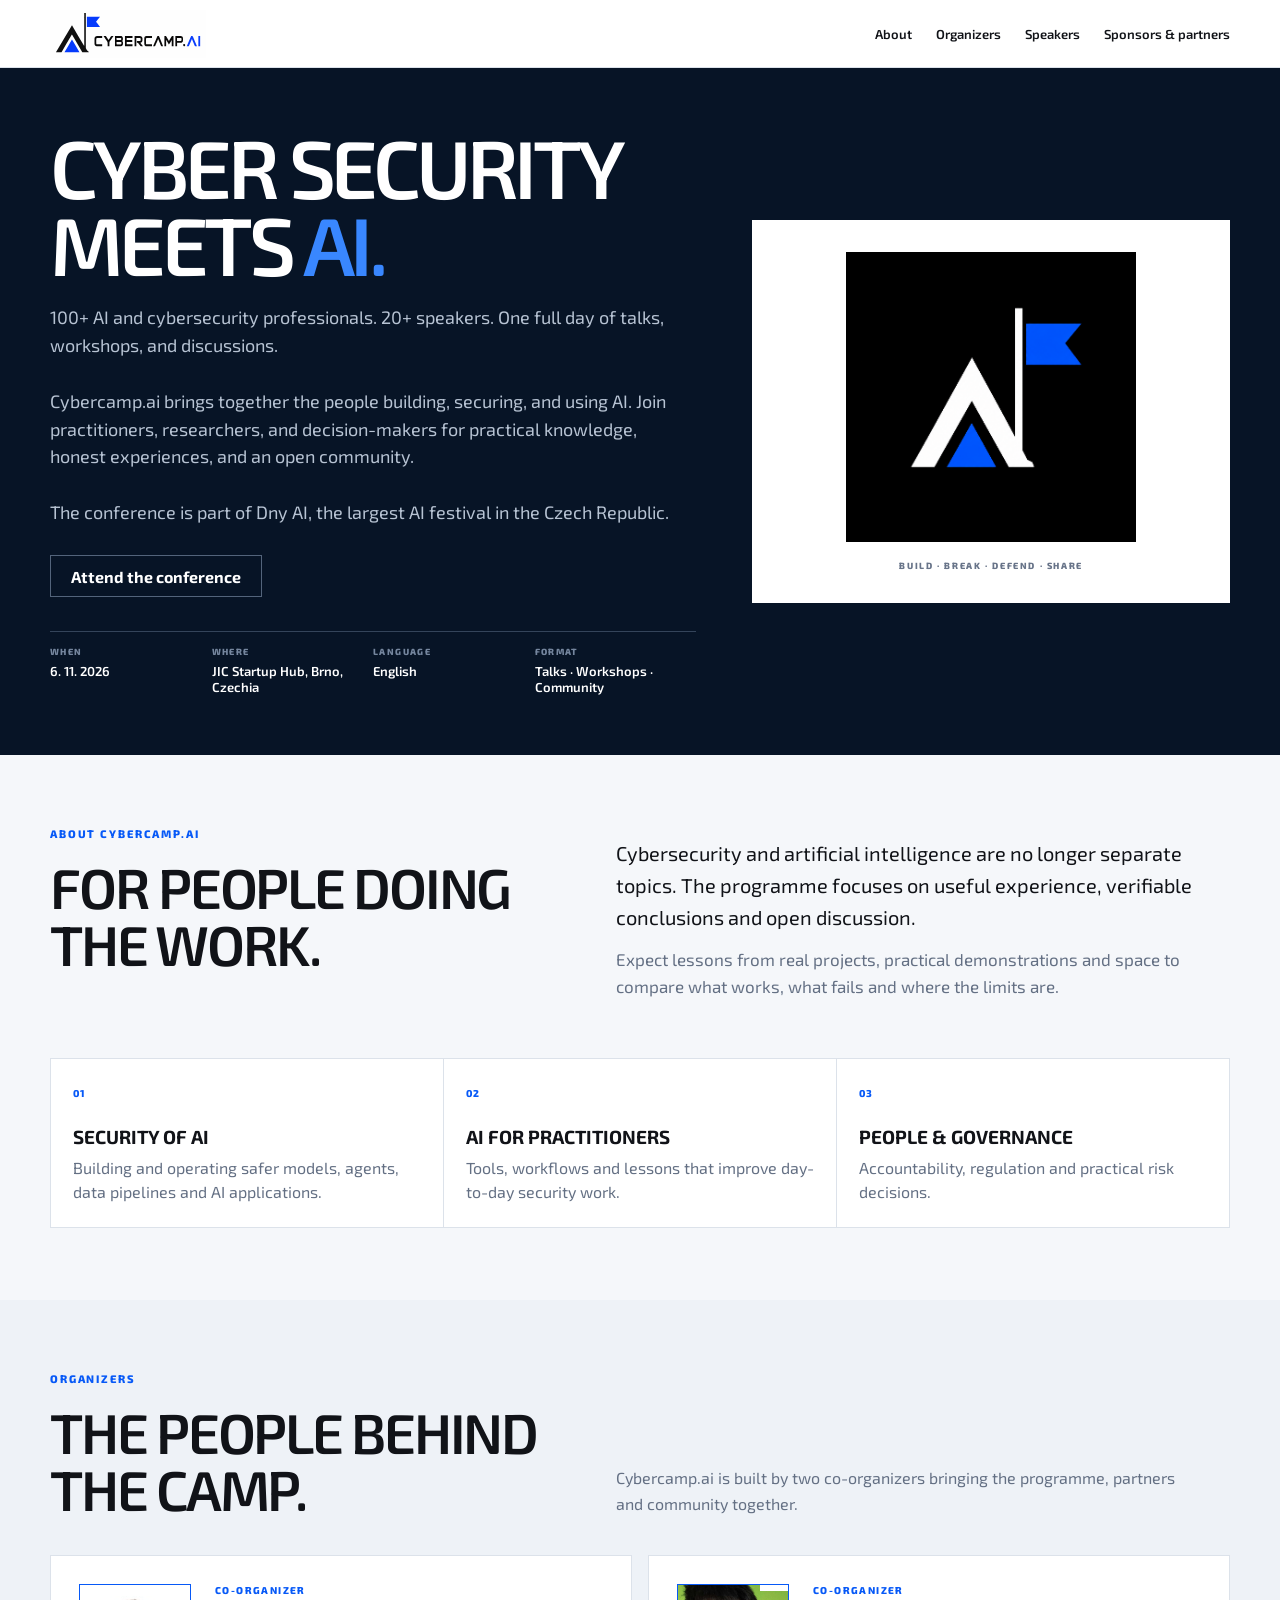
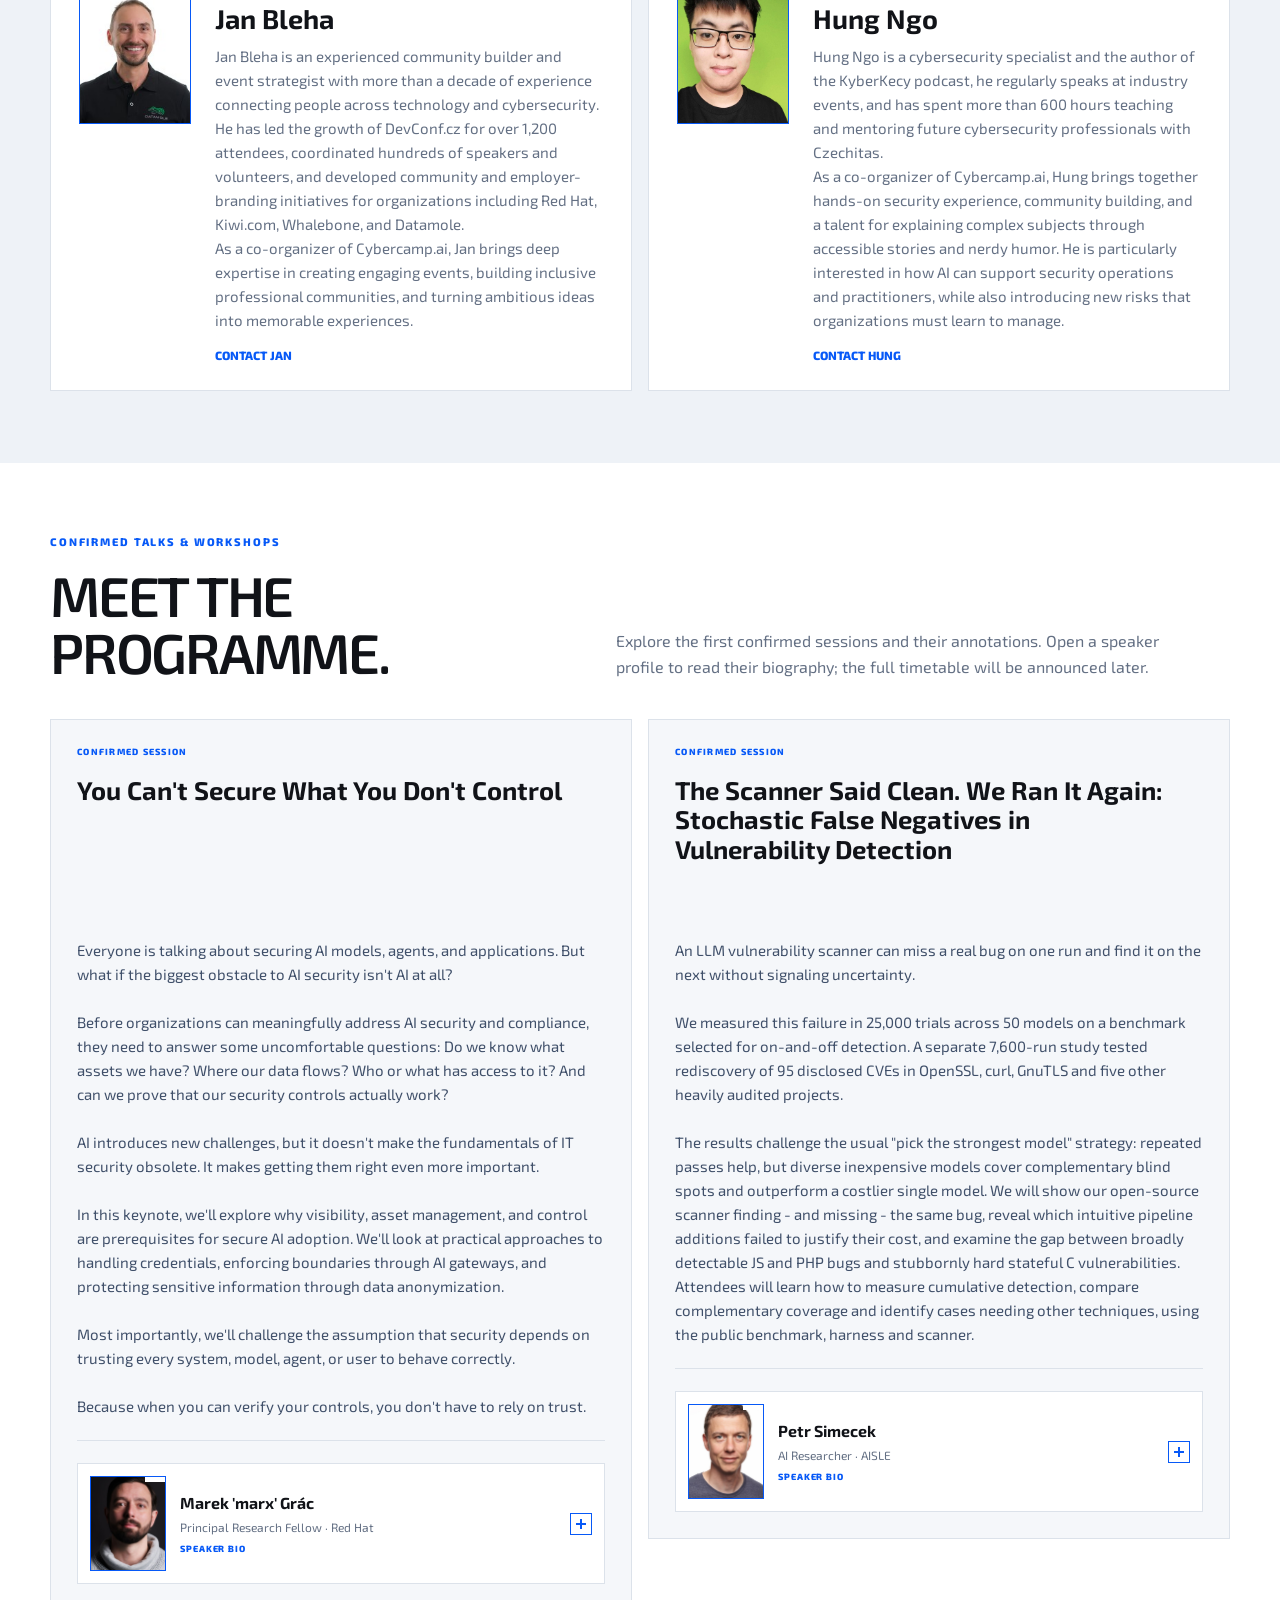
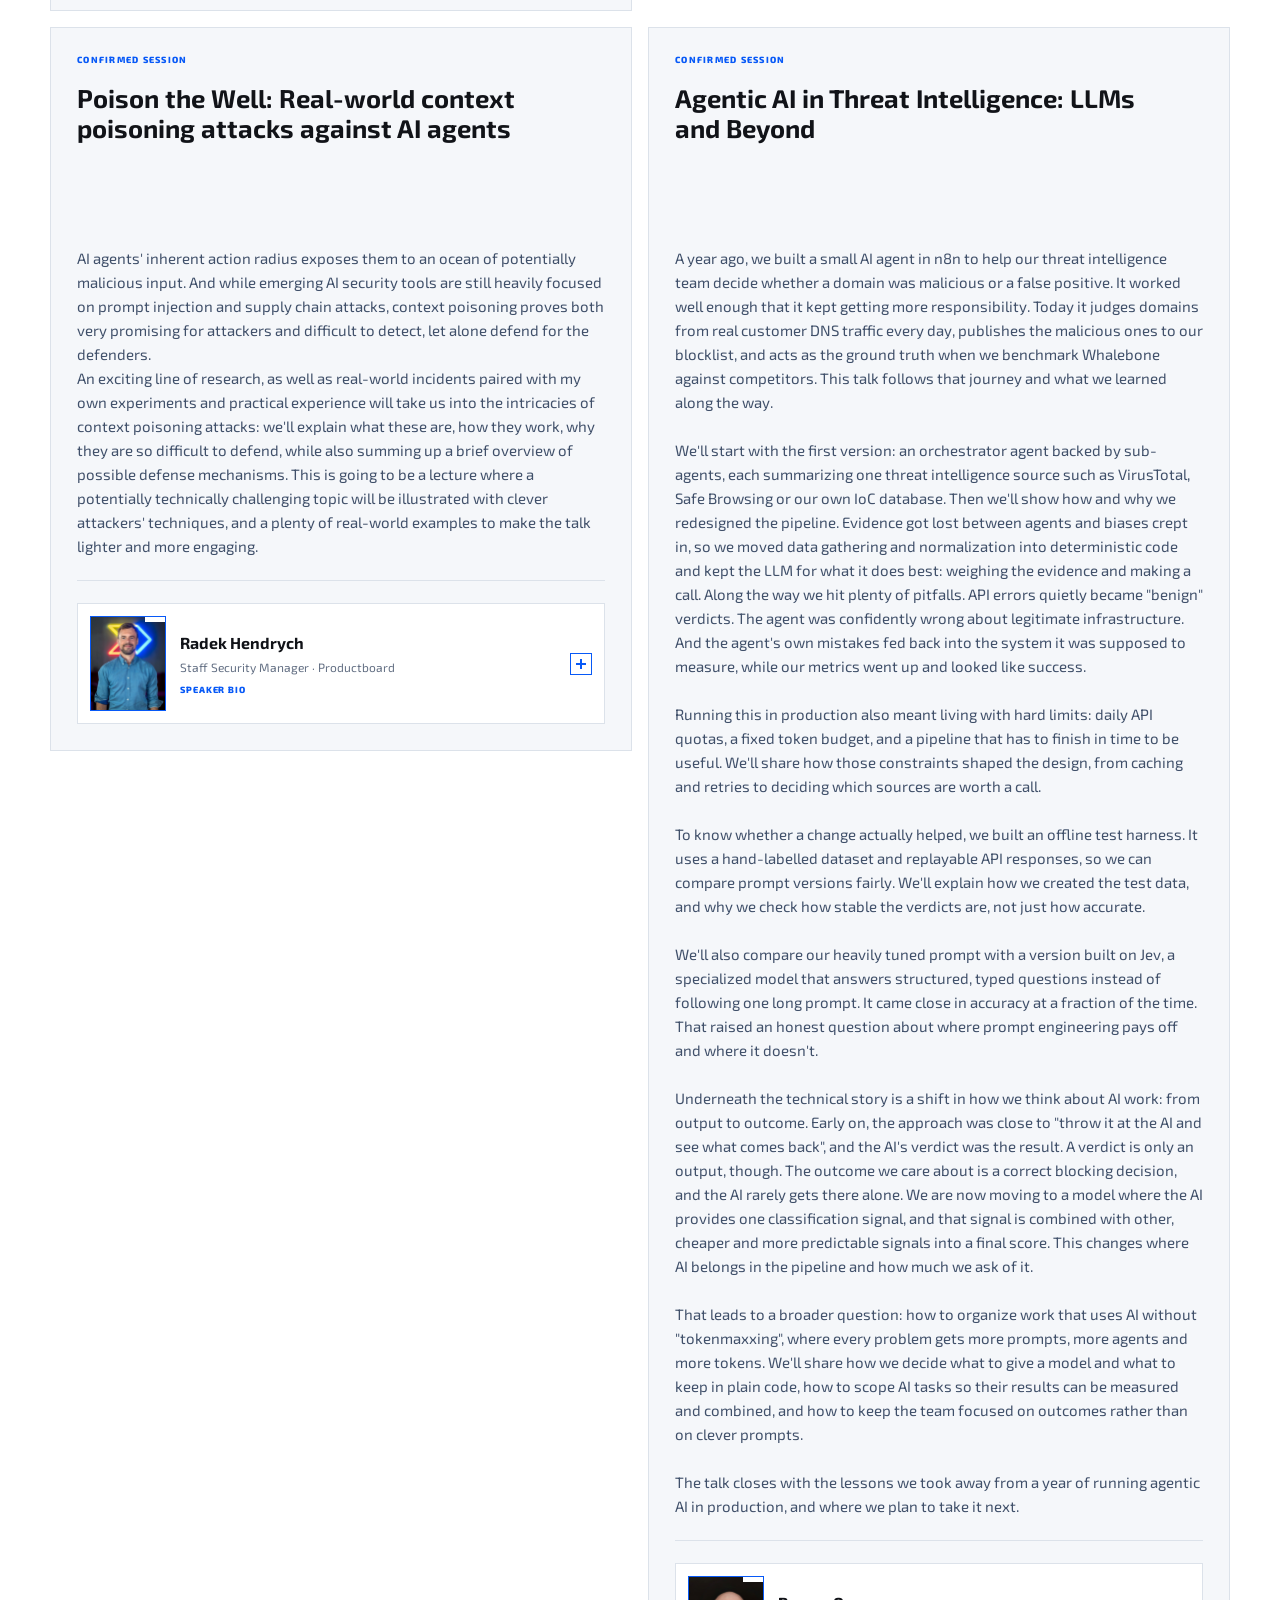
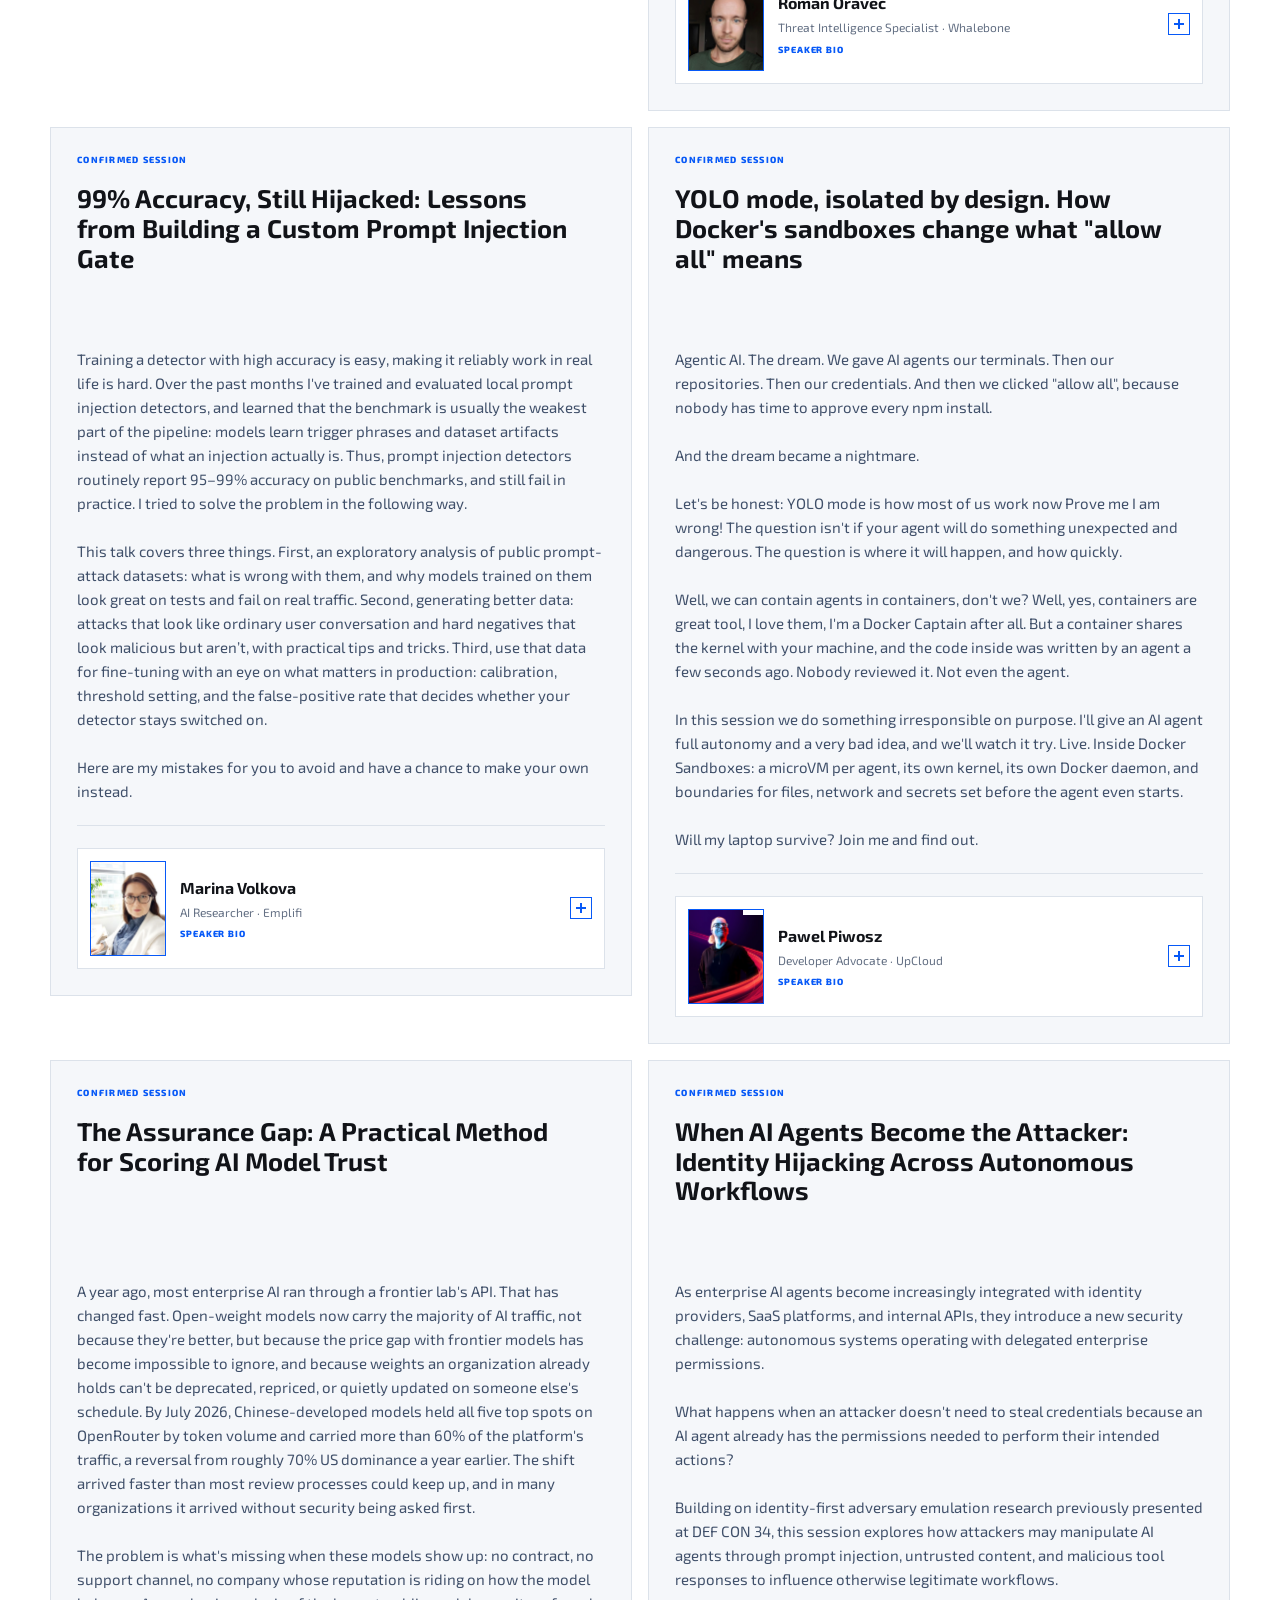
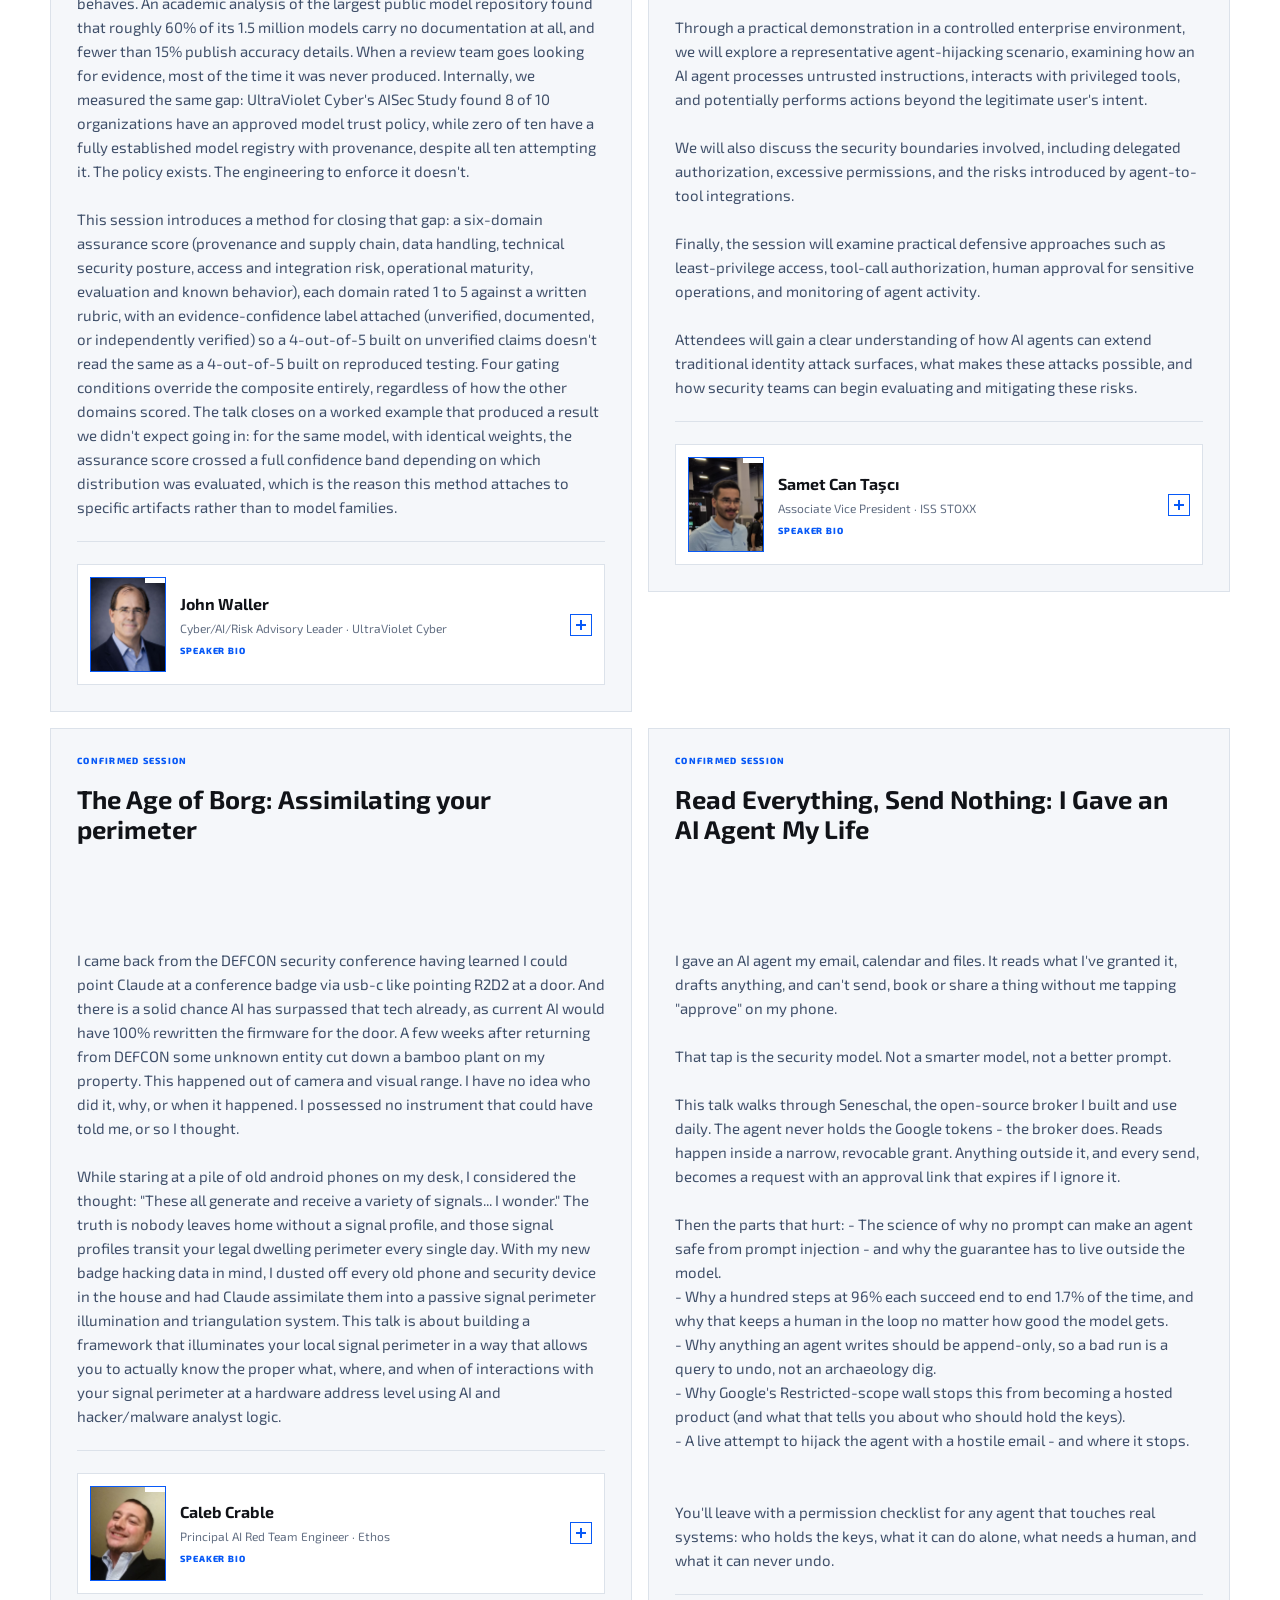
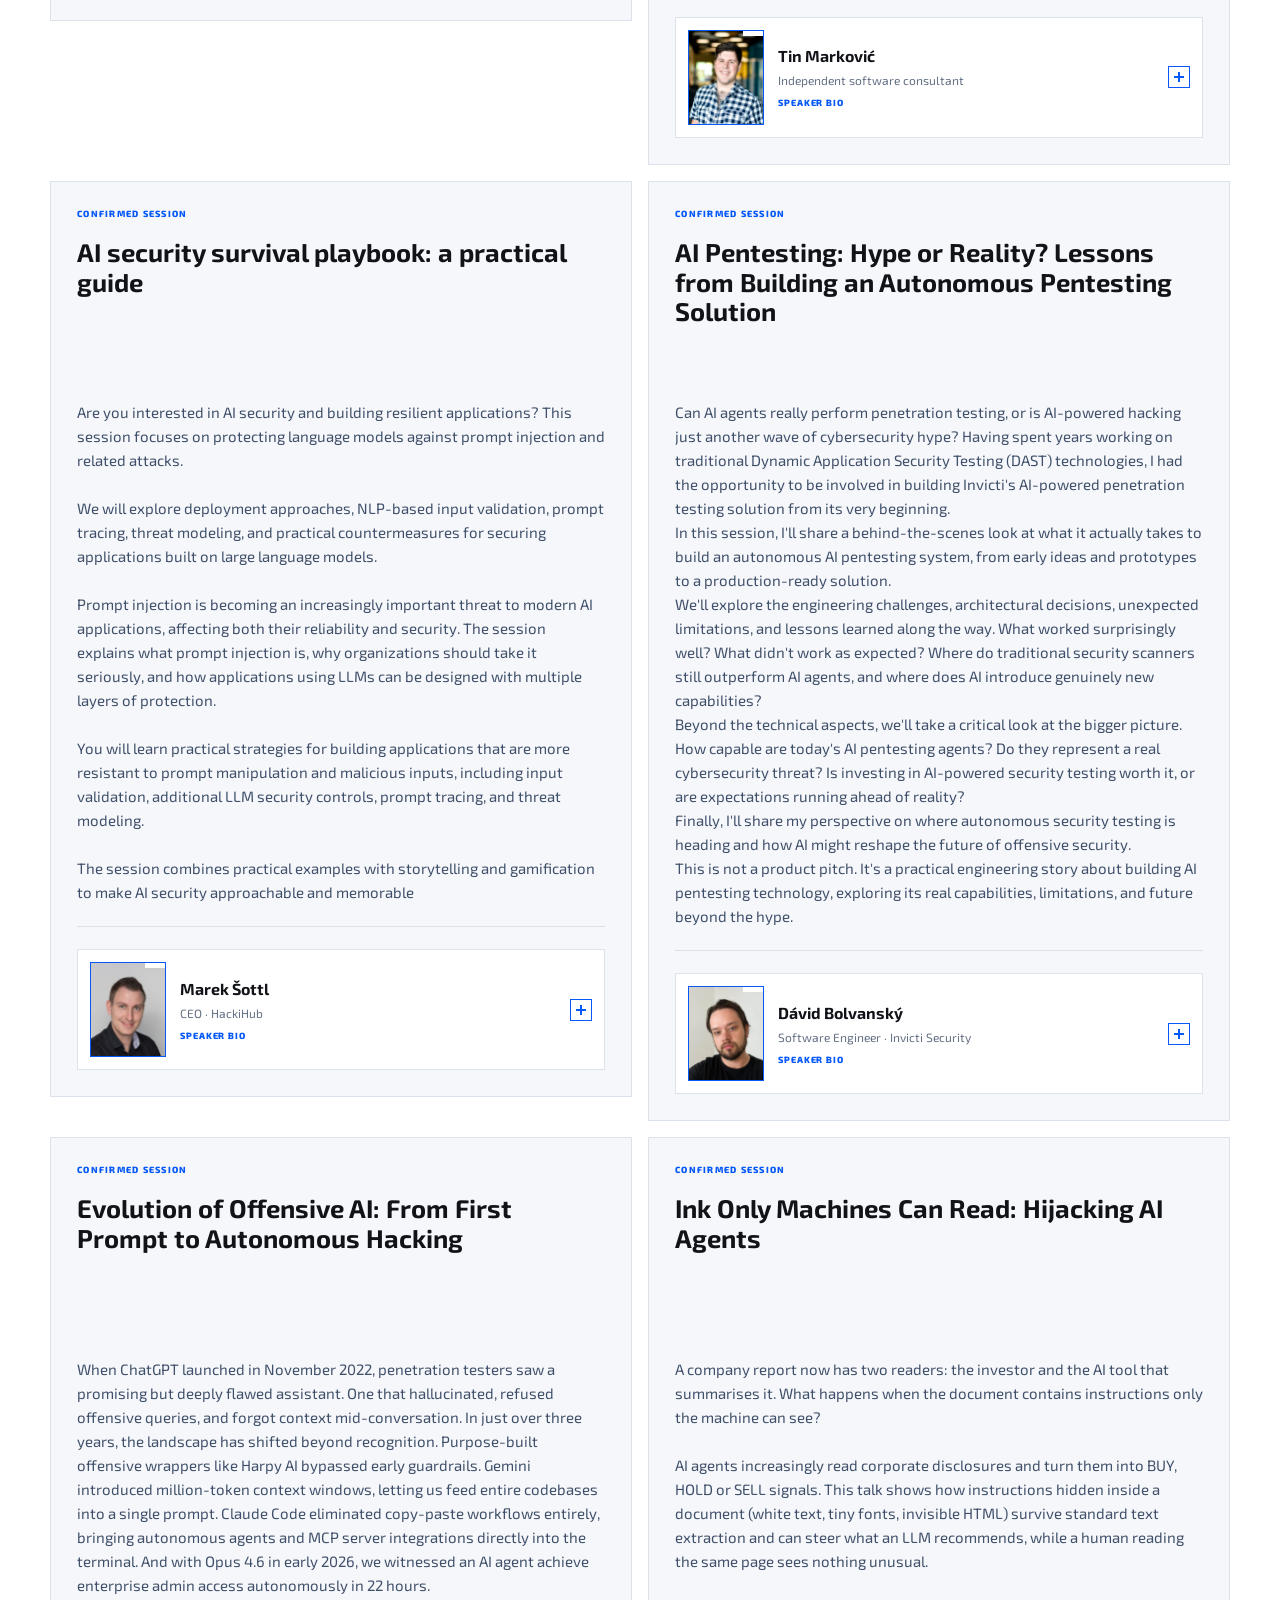
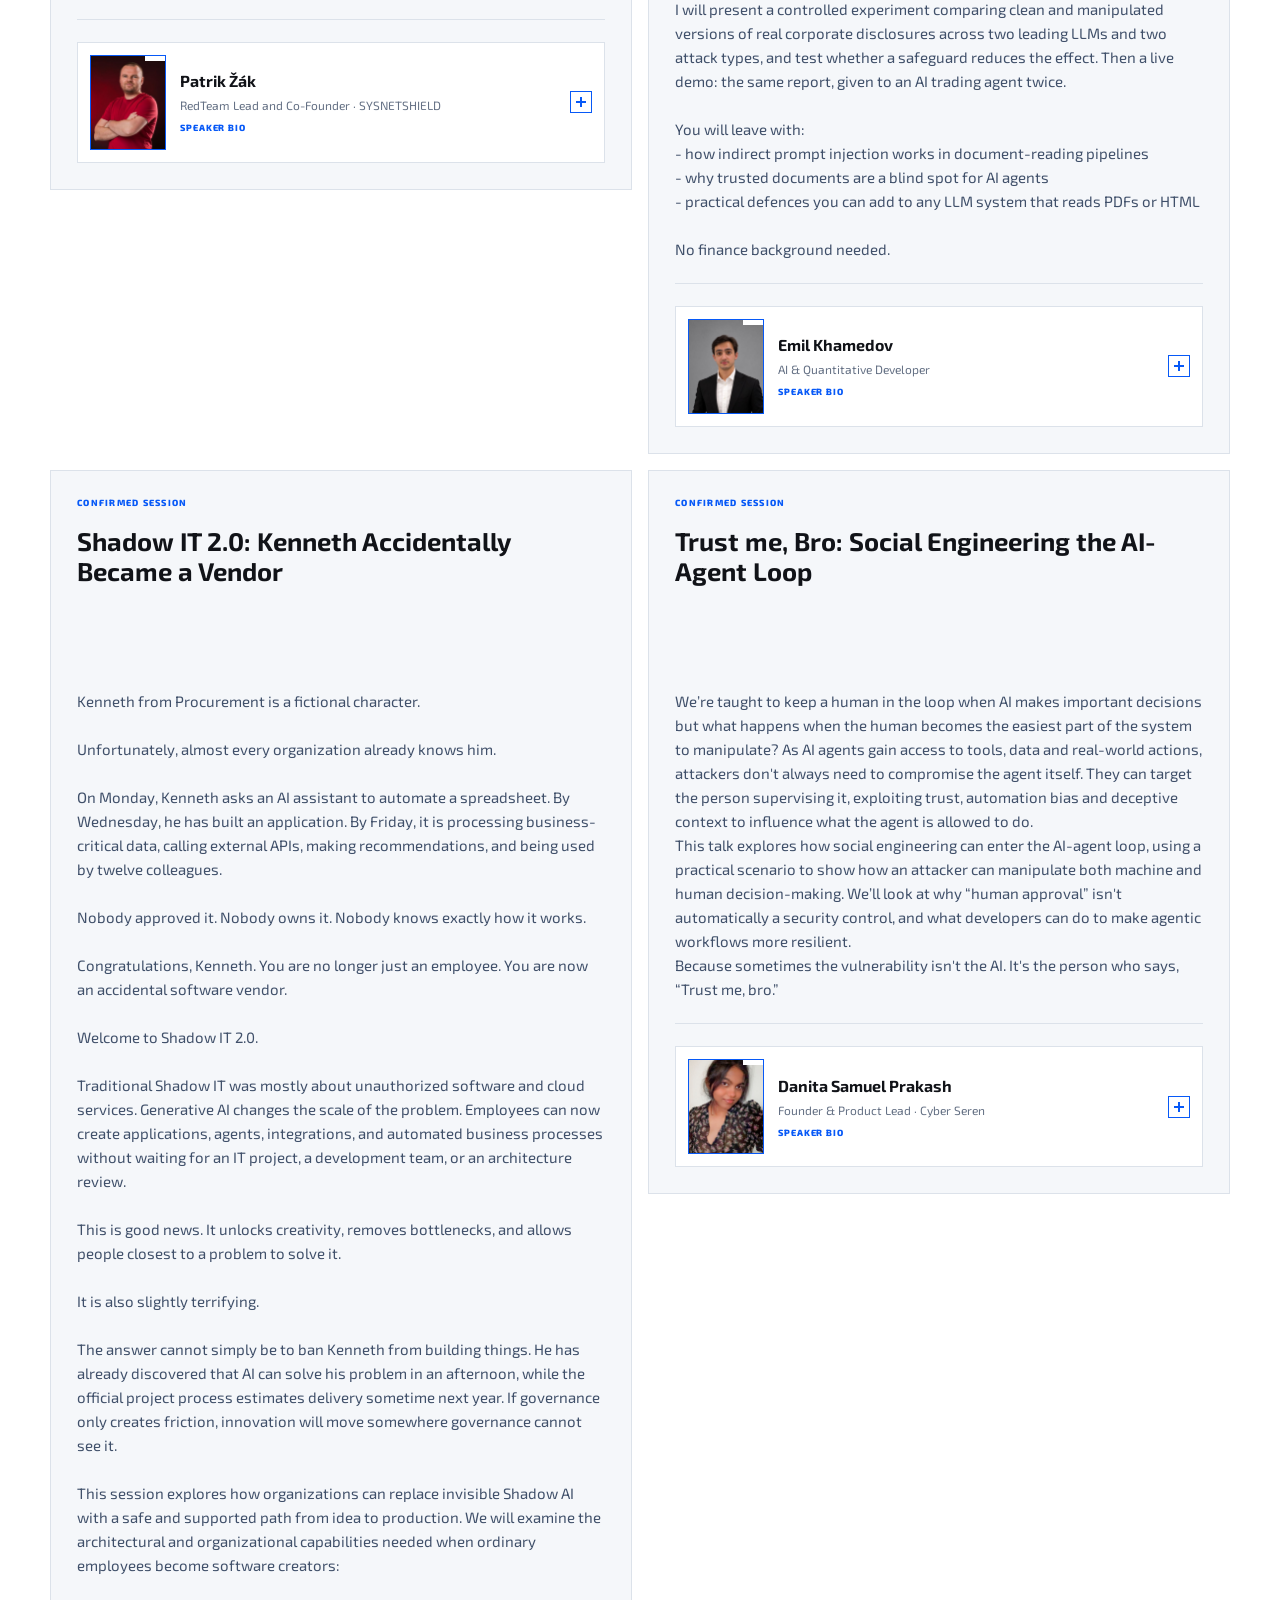
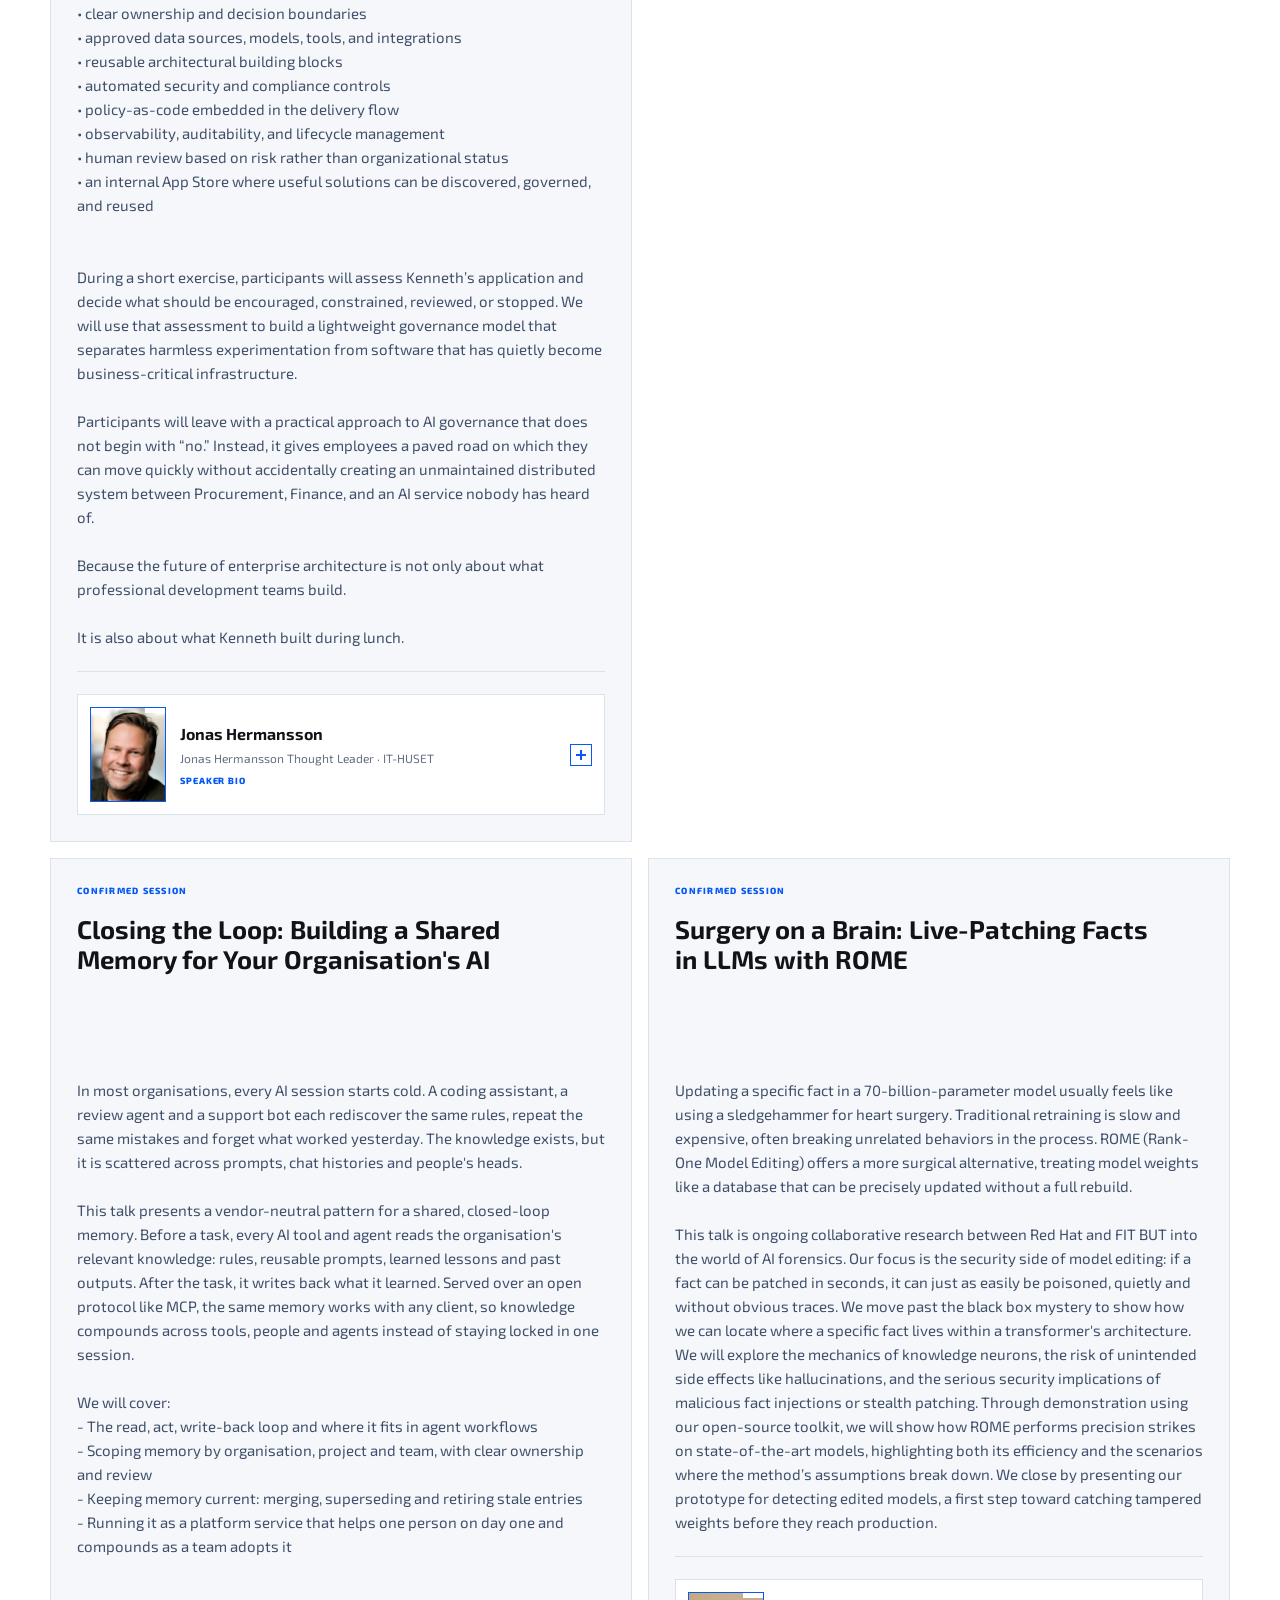
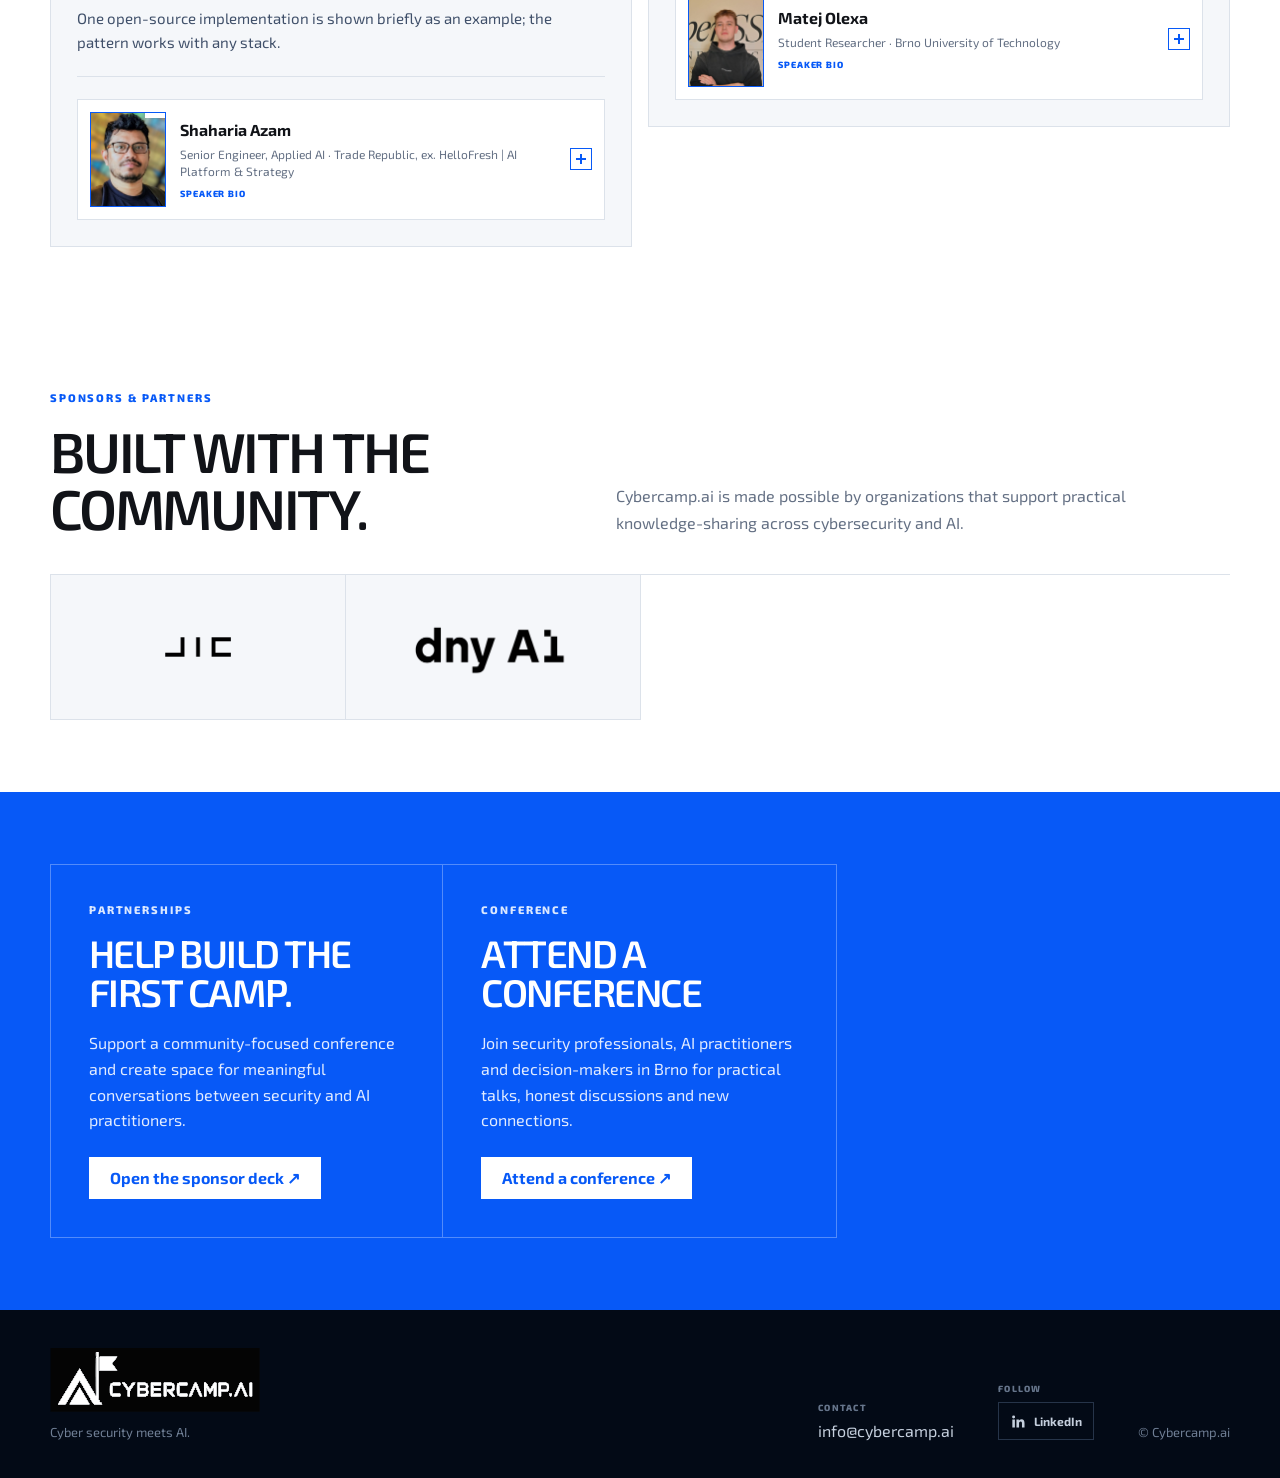
==== commit 75e20264: "Add files via upload" ====
--- a/index.html
+++ b/index.html
@@ -48,7 +48,6 @@
       <a href="#organizers">Organizers</a>
       <a href="#speakers">Speakers</a>
       <a href="#partners">Sponsors &amp; partners</a>
-      <!-- <a class="nav-cta ticket-link" href="">Get tickets</a> -->
     </nav>
   </header>
 
@@ -64,7 +63,7 @@
             <!-- <a class="button button-primary ticket-link" href="#">Get tickets</a> -->
             <!-- <a class="button button-outline cfp-link" href="https://sessionize.com/cybercampai" target="_blank">Submit a
               talk</a> -->
-            <a class="button button-outline cfp-link" href="https://luma.com/cybercampai" target="_blank">Attend the
+            <a class="button button-outline cfp-link" href="https://luma.com/cybercampai" target="https://luma.com/cybercampai">Attend the
               conference</a>
           </div>
           <dl class="event-meta">
@@ -254,7 +253,8 @@
             </div>
           </div>
           <div class="talk-annotation">
-            <p>Enough theory. Let's roll up our sleeves and get practical. In this workshop, we'll have a look at the most practical, least technically challenging open-source tools which help us protect us and our agents from harm. We'll cover OpenClaw, Hermes, Claude Code and Codex, and learn how to prevent these agents from accidentally deleting or leaking your data, while preserving their usability.</p>
+            <p>AI agents' inherent action radius exposes them to an ocean of potentially malicious input. And while emerging AI security tools are still heavily focused on prompt injection and supply chain attacks, context poisoning proves both very promising for attackers and difficult to detect, let alone defend for the defenders.<br>
+An exciting line of research, as well as real-world incidents paired with my own experiments and practical experience will take us into the intricacies of context poisoning attacks: we'll explain what these are, how they work, why they are so difficult to defend, while also summing up a brief overview of possible defense mechanisms. This is going to be a lecture where a potentially technically challenging topic will be illustrated with clever attackers' techniques, and a plenty of real-world examples to make the talk lighter and more engaging.</p>
           </div>
         </article>
 
@@ -787,7 +787,7 @@
           <h2>Attend a conference</h2>
           <p>Join security professionals, AI practitioners and decision-makers in Brno for practical talks, honest
             discussions and new connections.</p>
-          <a class="button button-white sponsor-deck-link" href="https://luma.com/cybercampai" target="_blank">Attend a conference ↗</a>
+          <a class="button button-white sponsor-deck-link" href="https://luma.com/cybercampai" target="https://luma.com/cybercampai">Attend a conference ↗</a>
         </article>
       </div>
     </section>
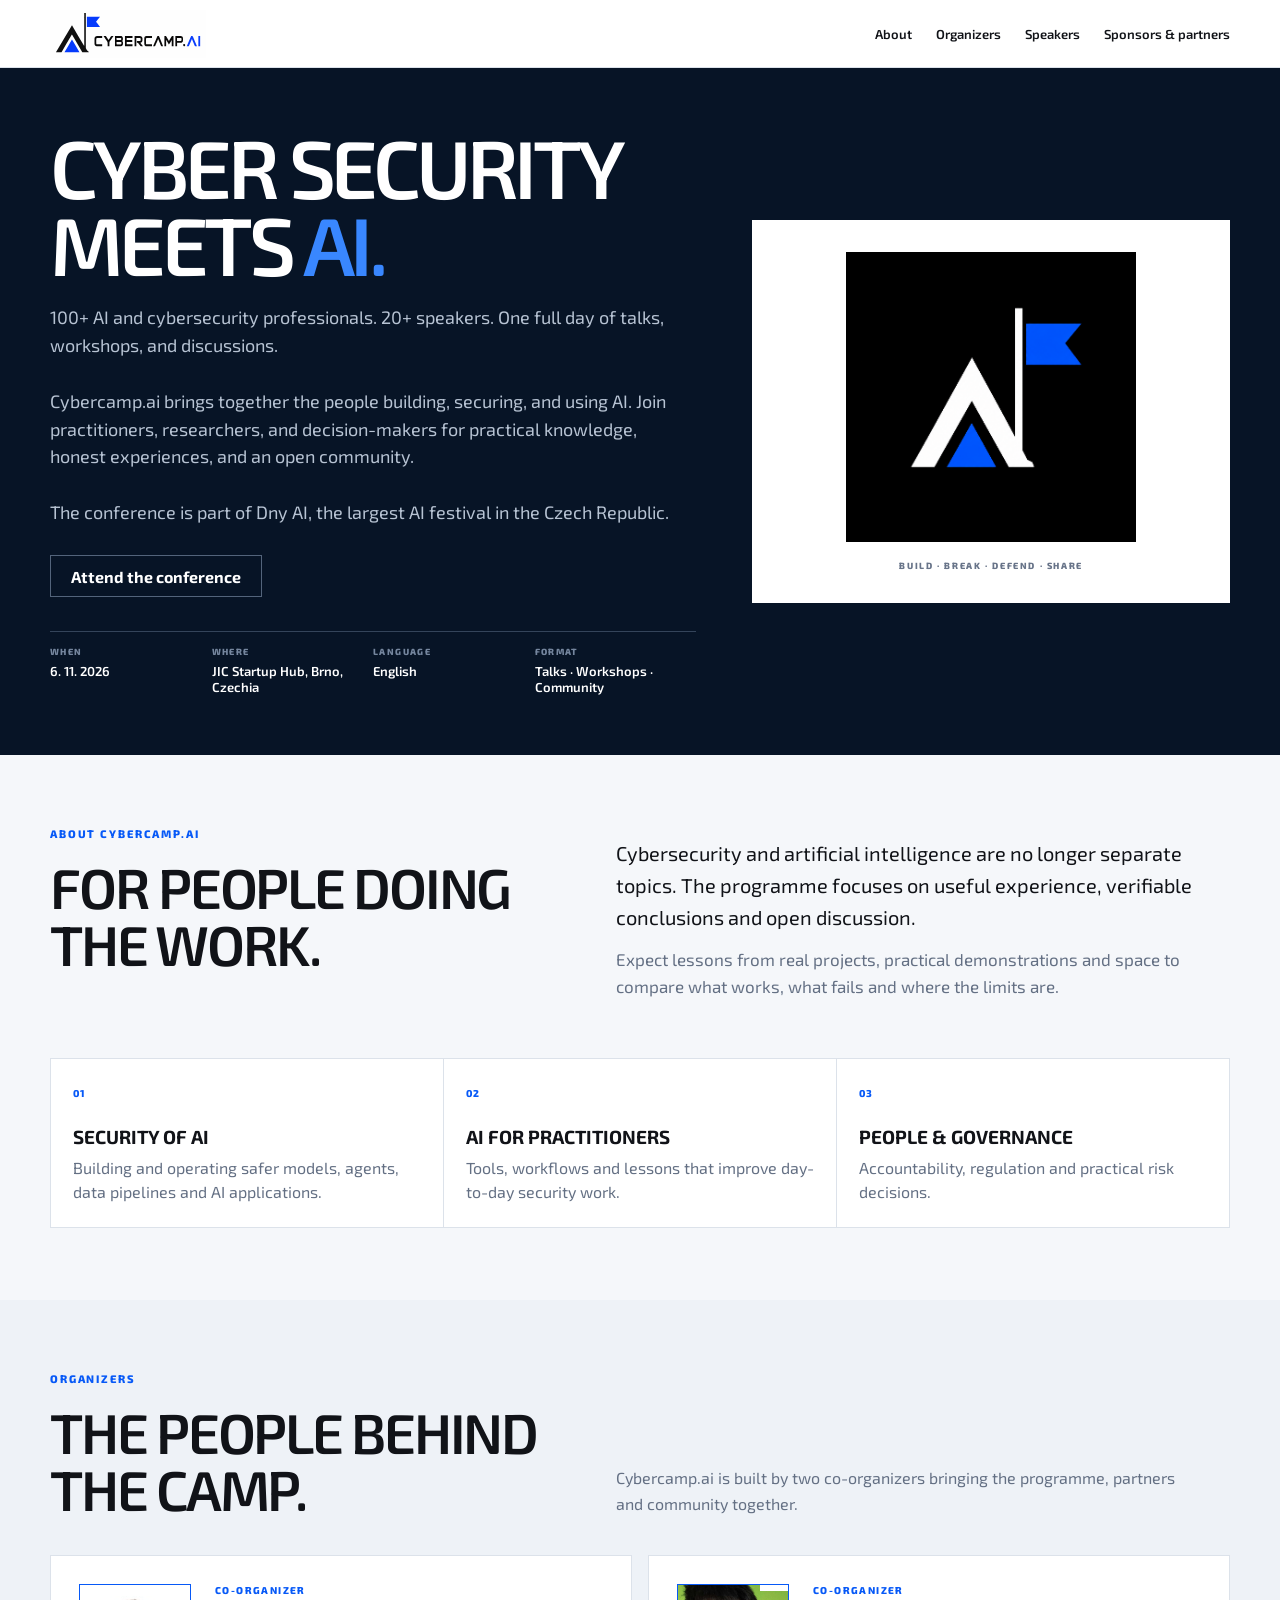
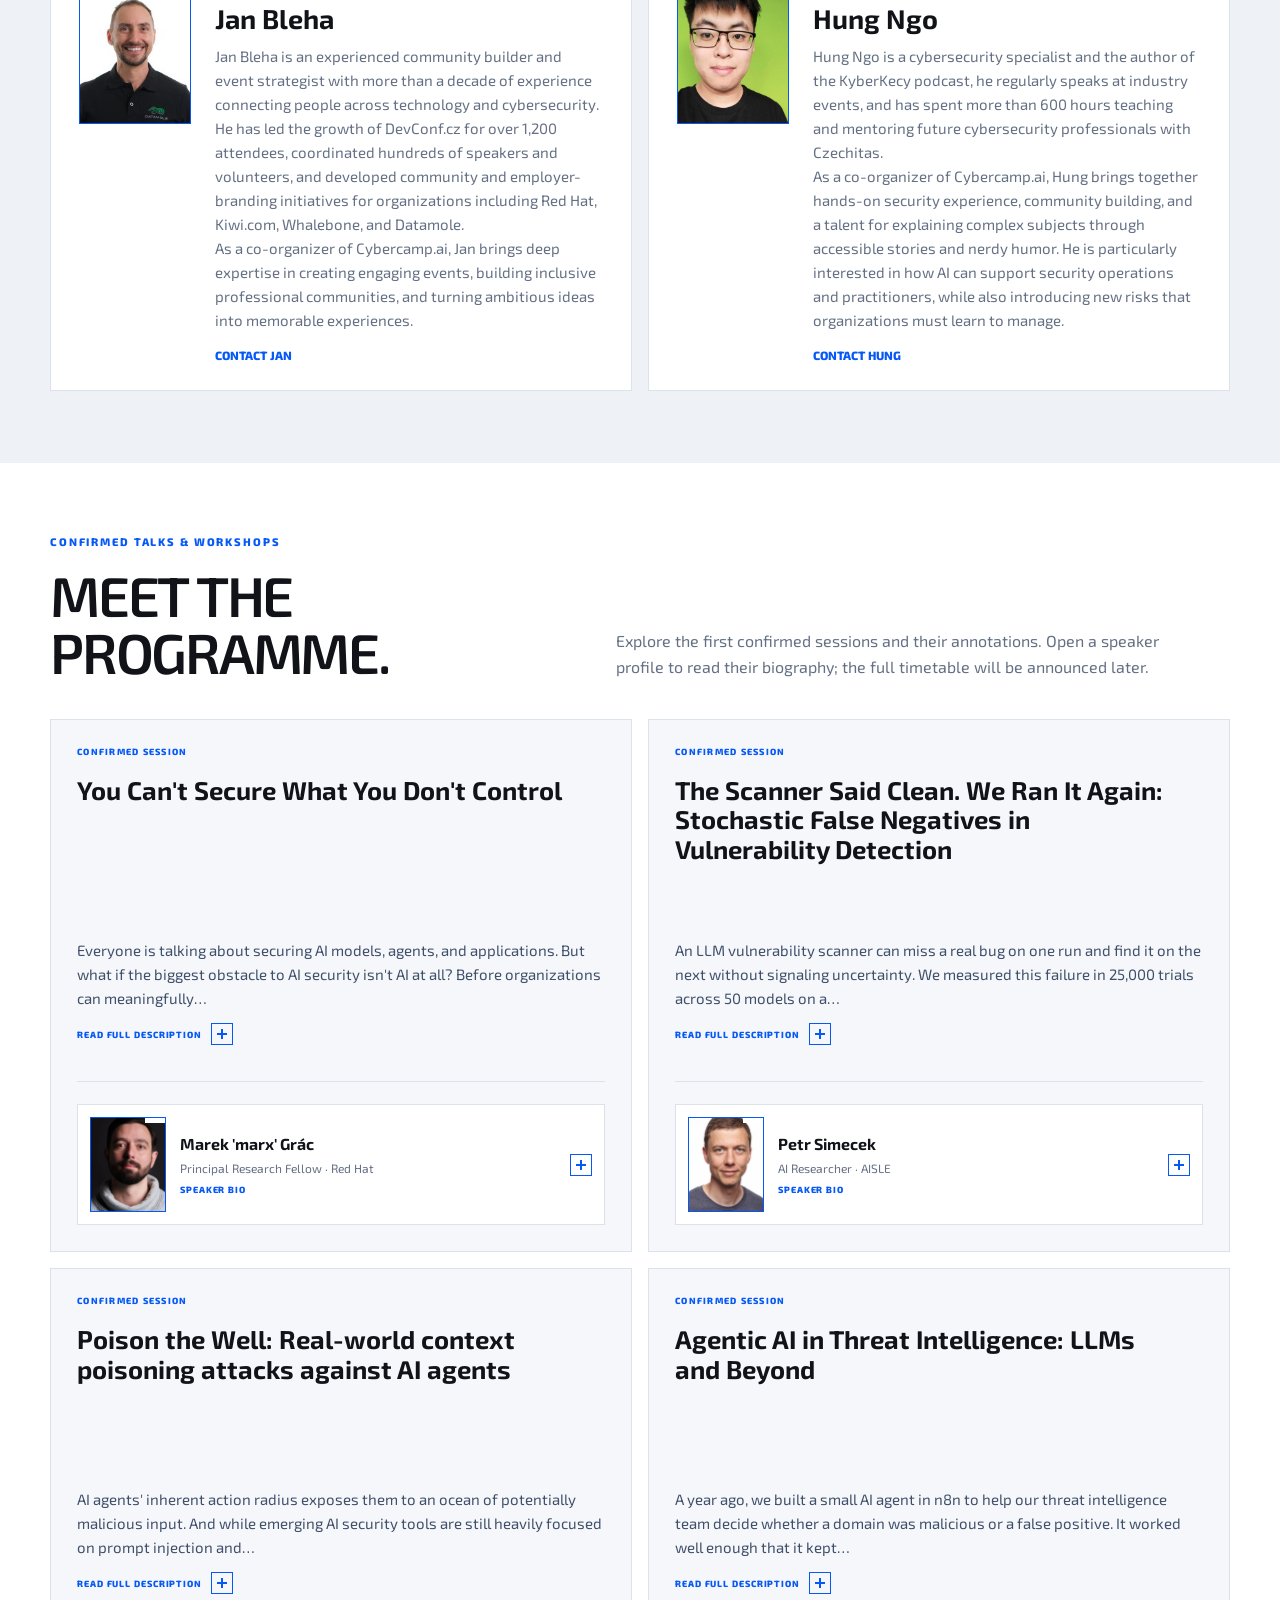
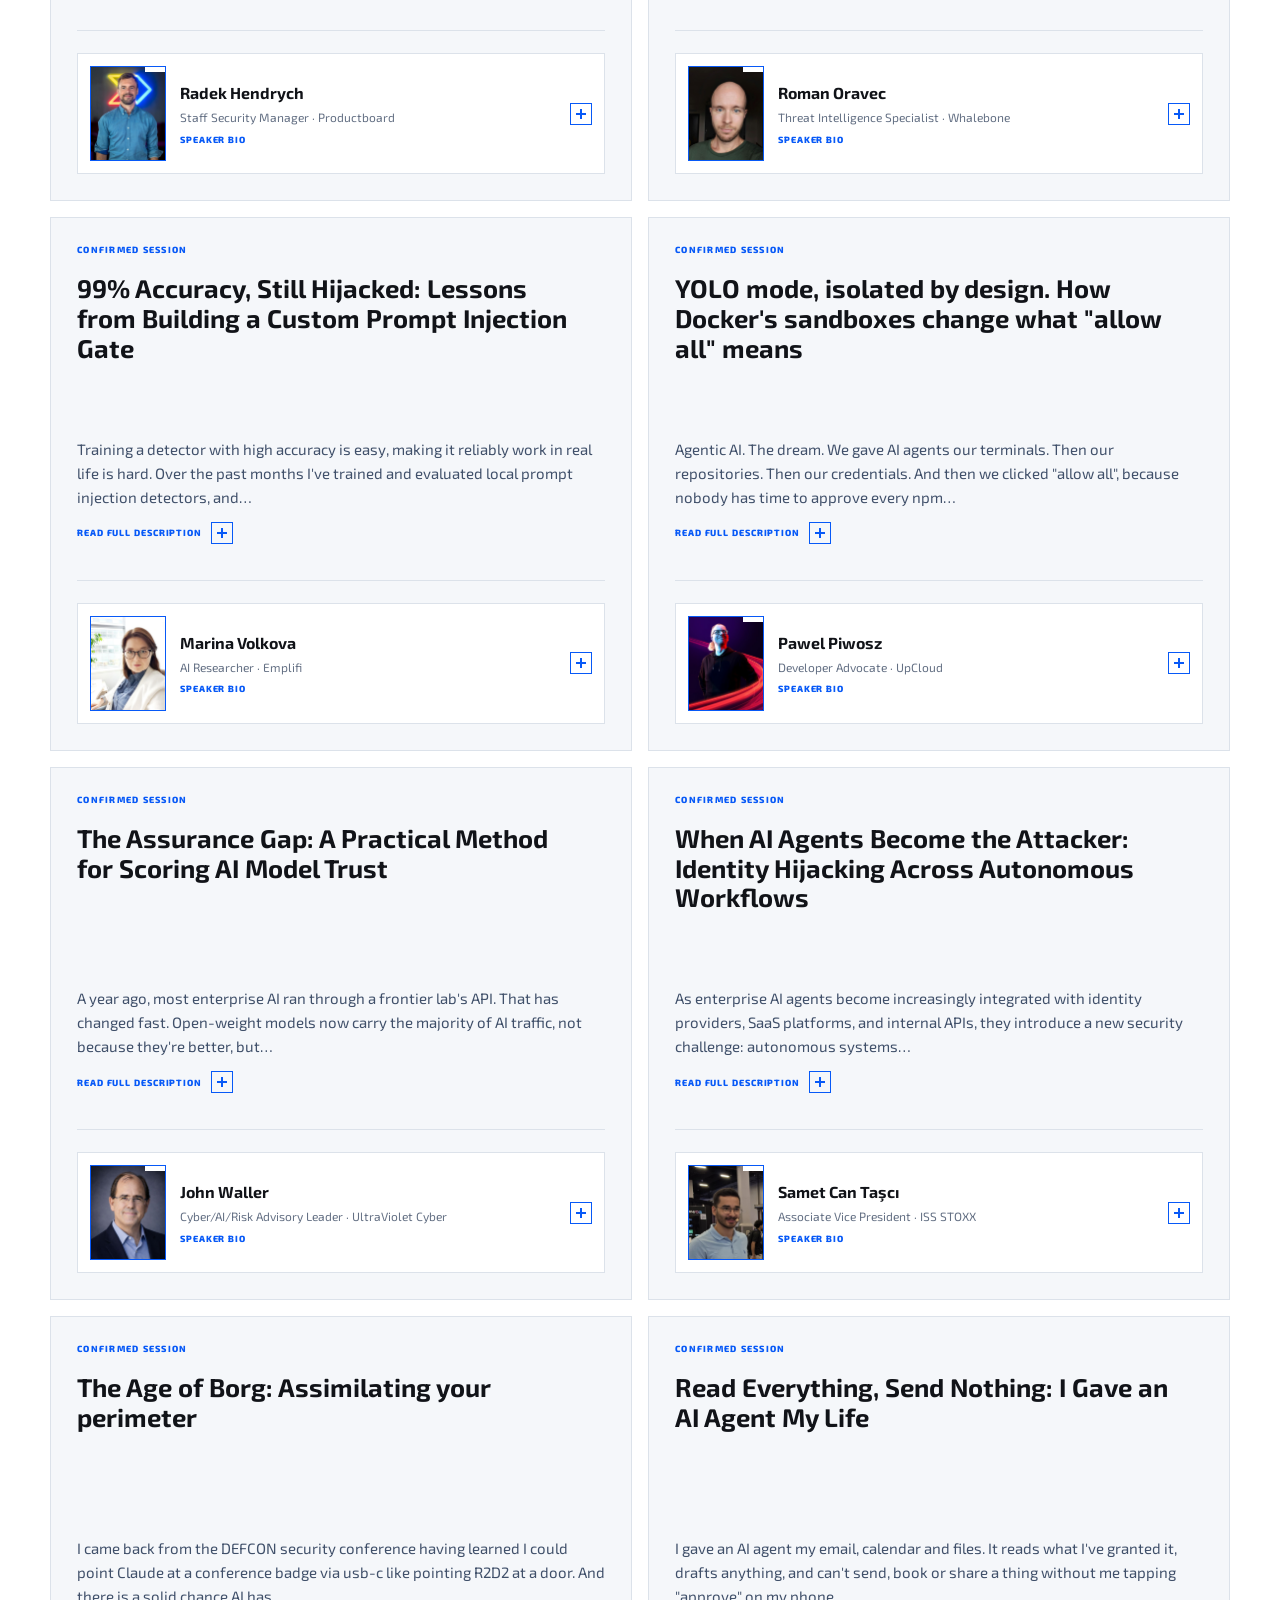
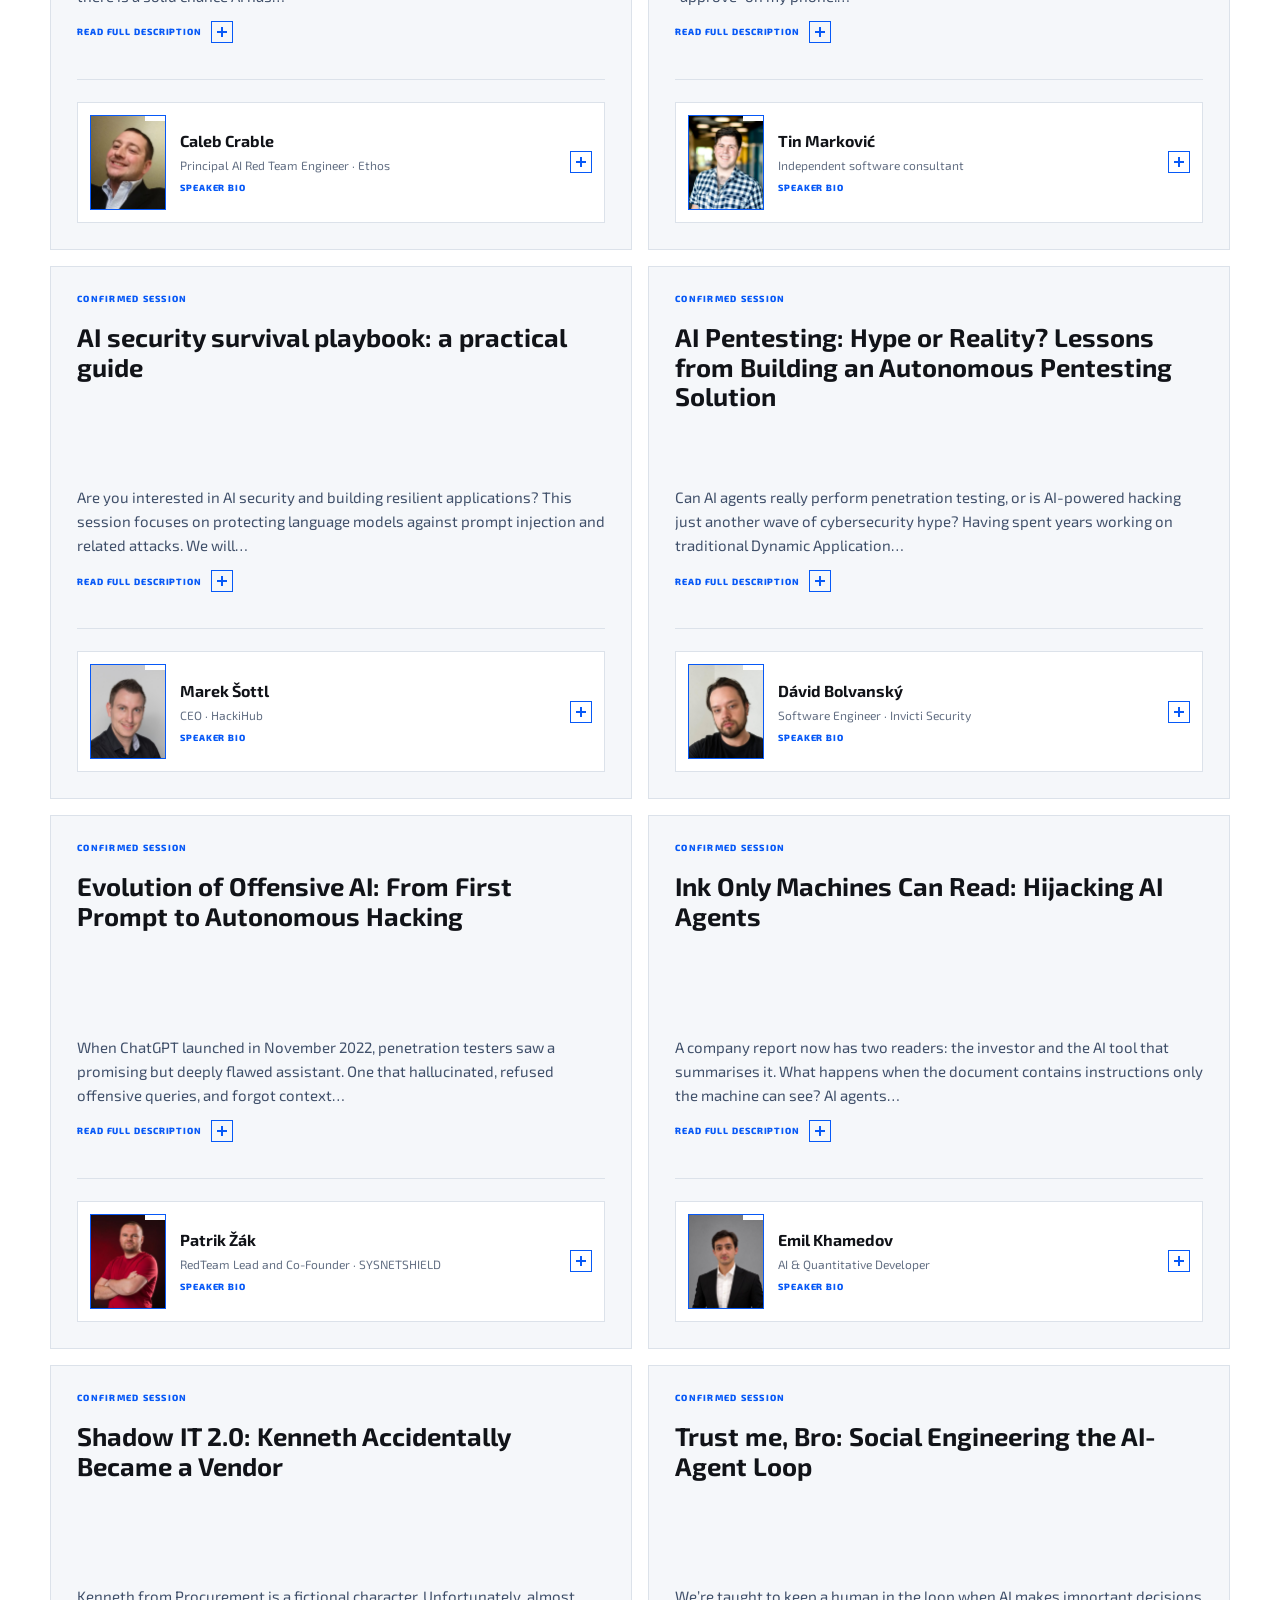
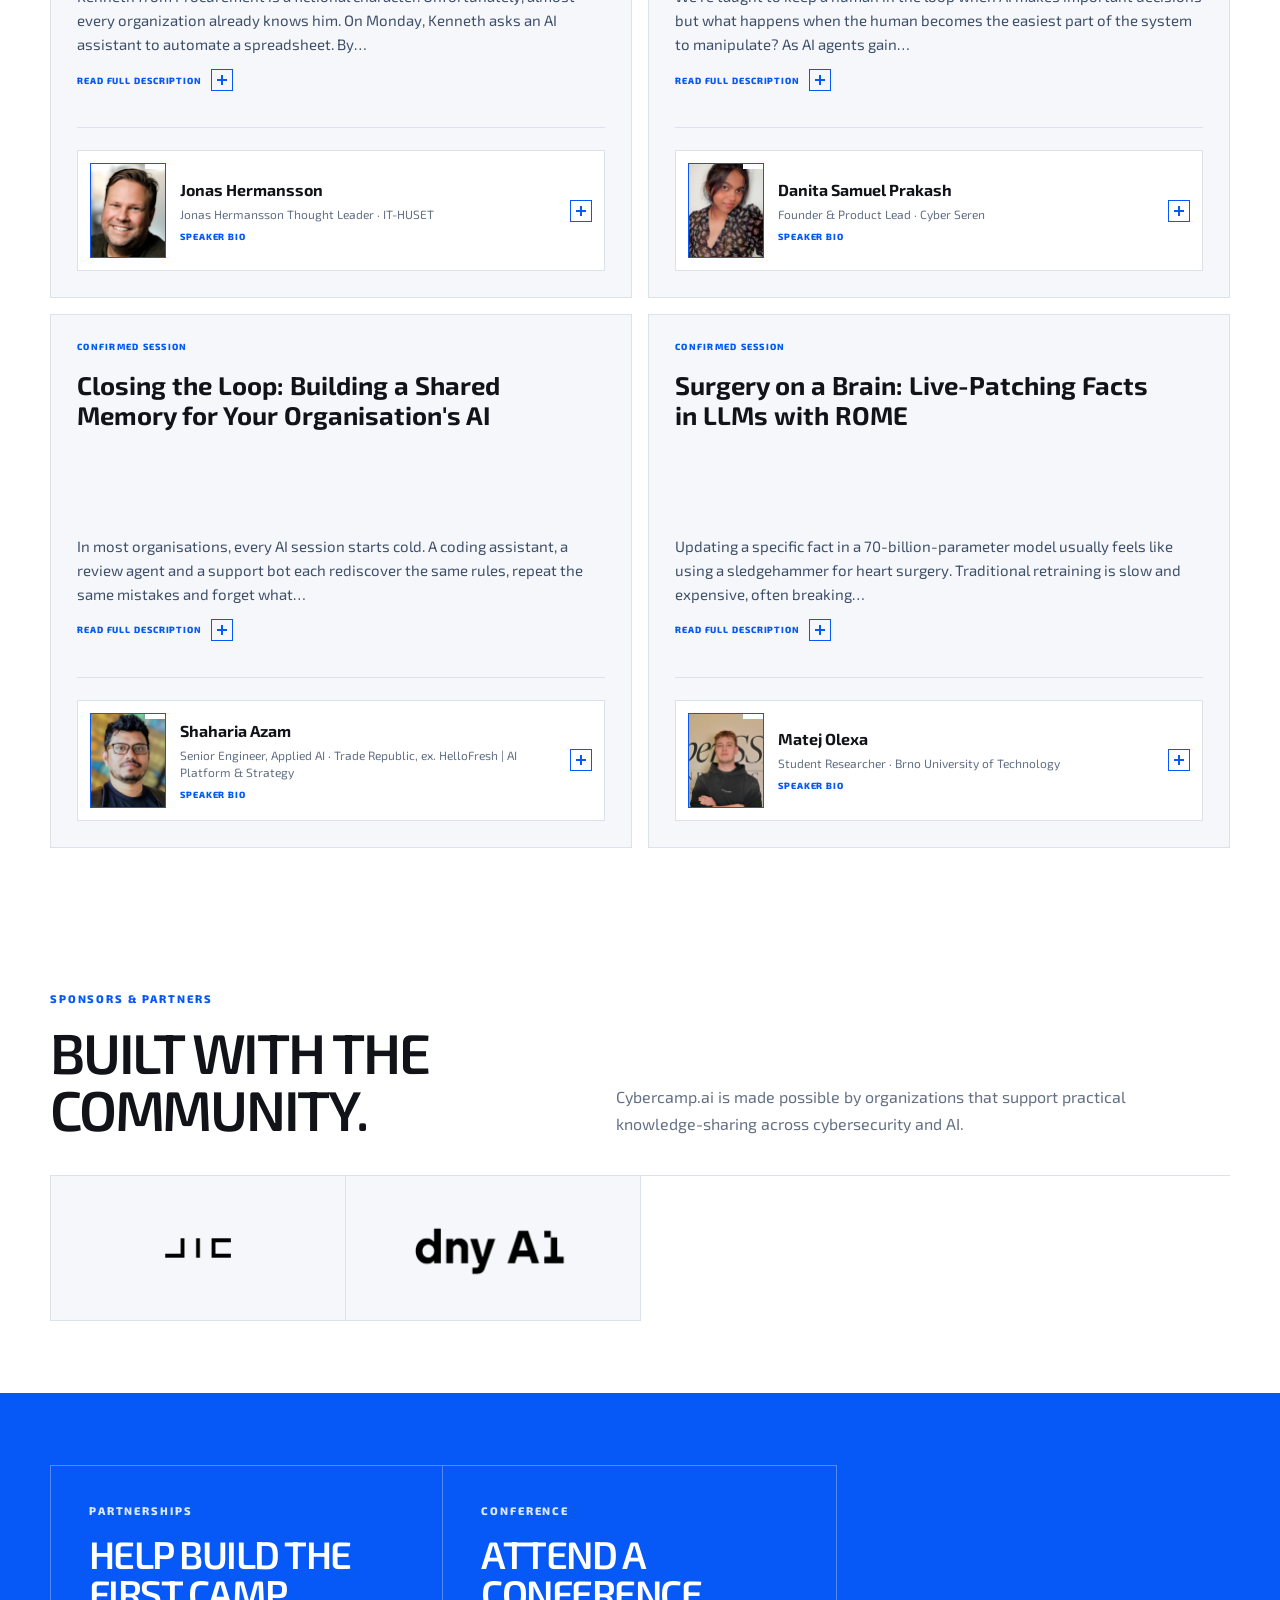
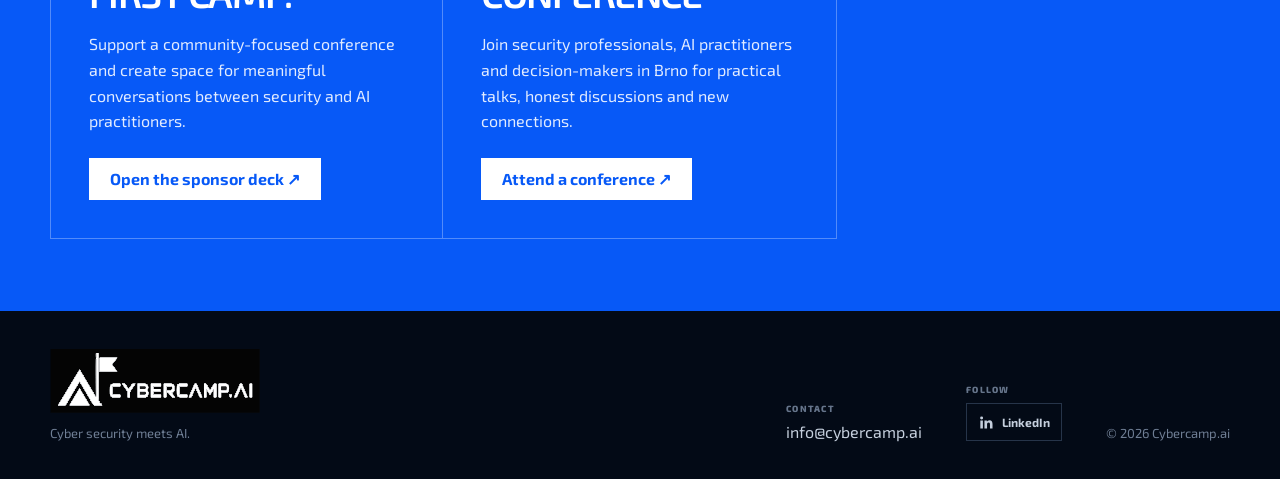
==== commit c45564de: "Add files via upload" ====
--- a/index.html
+++ b/index.html
@@ -63,7 +63,7 @@
             <!-- <a class="button button-primary ticket-link" href="#">Get tickets</a> -->
             <!-- <a class="button button-outline cfp-link" href="https://sessionize.com/cybercampai" target="_blank">Submit a
               talk</a> -->
-            <a class="button button-outline cfp-link" href="https://luma.com/cybercampai" target="https://luma.com/cybercampai">Attend the
+            <a class="button button-outline ticket-link" href="https://luma.com/cybercampai" target="_blank" rel="noopener noreferrer">Attend the
               conference</a>
           </div>
           <dl class="event-meta">
@@ -234,6 +234,8 @@
 We measured this failure in 25,000 trials across 50 models on a benchmark selected for on-and-off detection. A separate 7,600-run study tested rediscovery of 95 disclosed CVEs in OpenSSL, curl, GnuTLS and five other heavily audited projects.
 <br><br>
 The results challenge the usual "pick the strongest model" strategy: repeated passes help, but diverse inexpensive models cover complementary blind spots and outperform a costlier single model. We will show our open-source scanner finding - and missing - the same bug, reveal which intuitive pipeline additions failed to justify their cost, and examine the gap between broadly detectable JS and PHP bugs and stubbornly hard stateful C vulnerabilities. Attendees will learn how to measure cumulative detection, compare complementary coverage and identify cases needing other techniques, using the public benchmark, harness and scanner.
+            </p>
+          </div>
         </article>
 
         <article class="talk-card">
@@ -787,7 +789,7 @@
           <h2>Attend a conference</h2>
           <p>Join security professionals, AI practitioners and decision-makers in Brno for practical talks, honest
             discussions and new connections.</p>
-          <a class="button button-white sponsor-deck-link" href="https://luma.com/cybercampai" target="https://luma.com/cybercampai">Attend a conference ↗</a>
+          <a class="button button-white ticket-link" href="https://luma.com/cybercampai" target="_blank" rel="noopener noreferrer">Attend a conference ↗</a>
         </article>
       </div>
     </section>
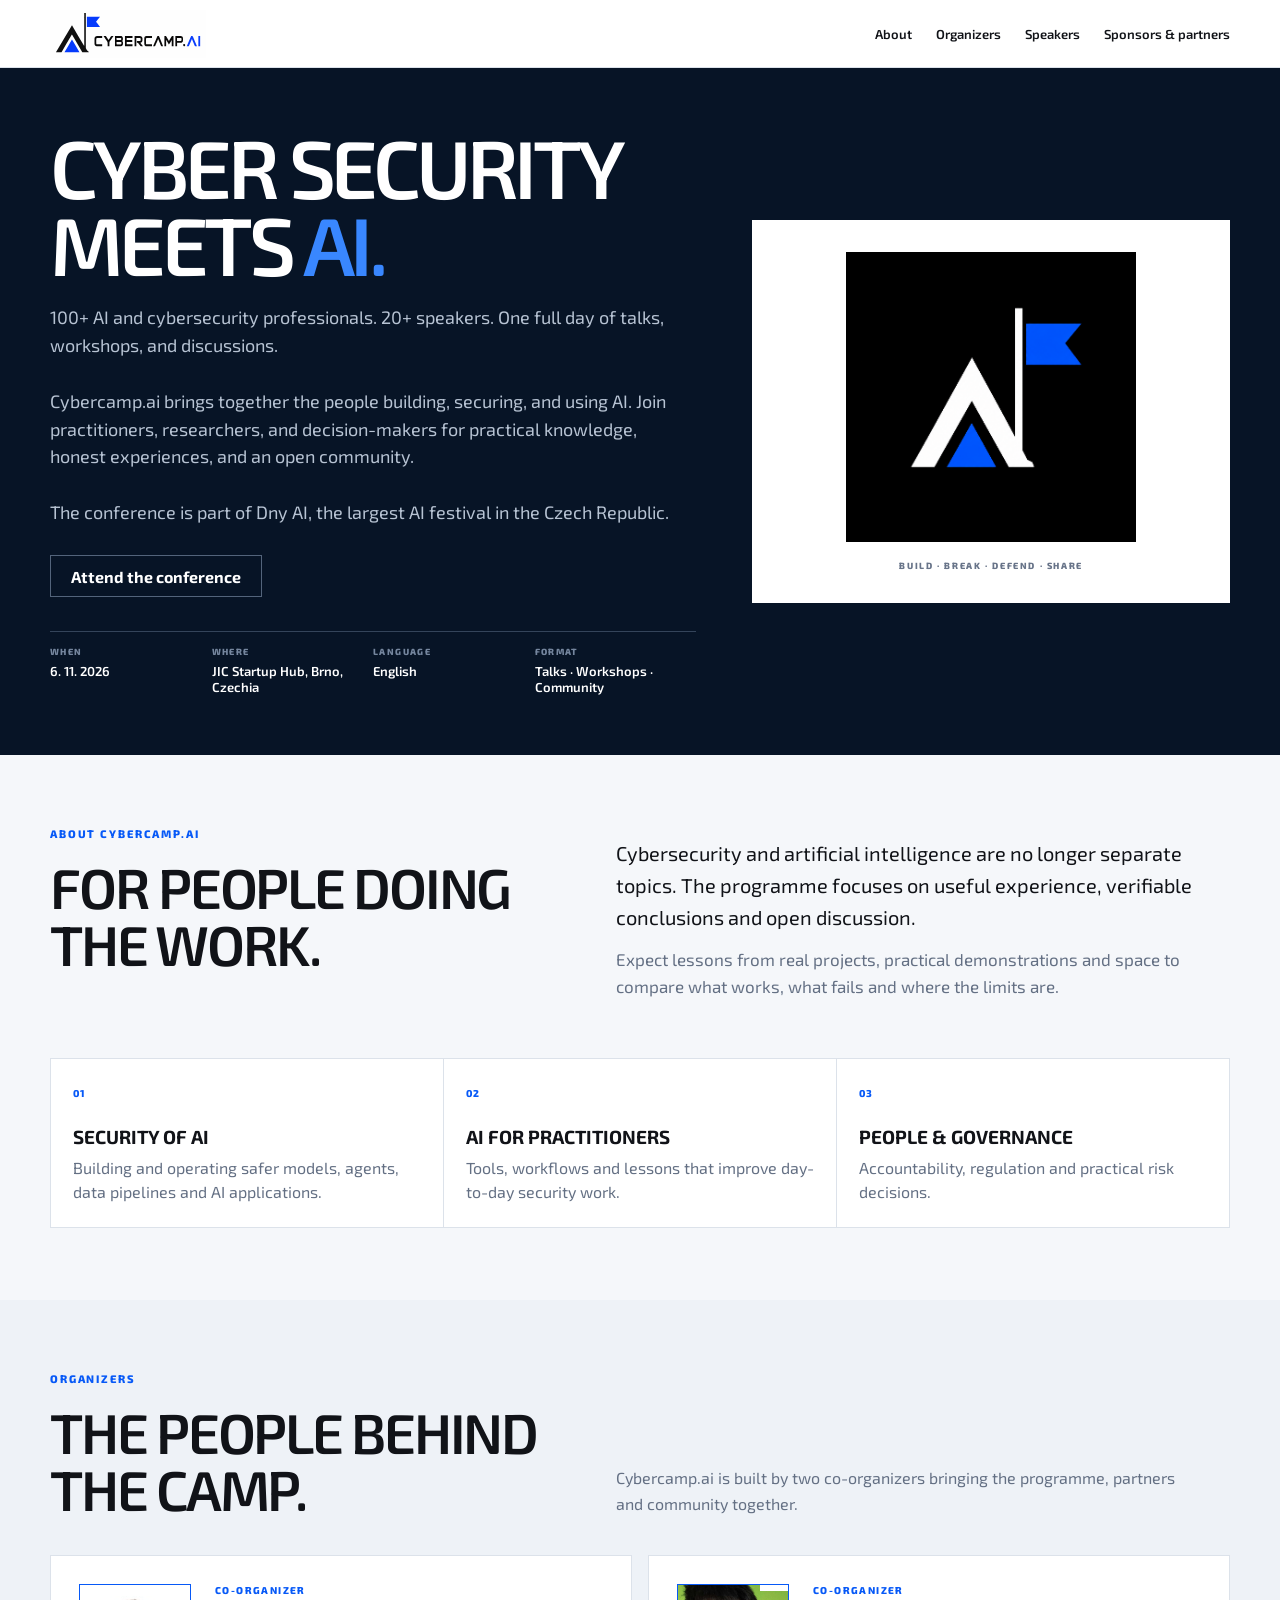
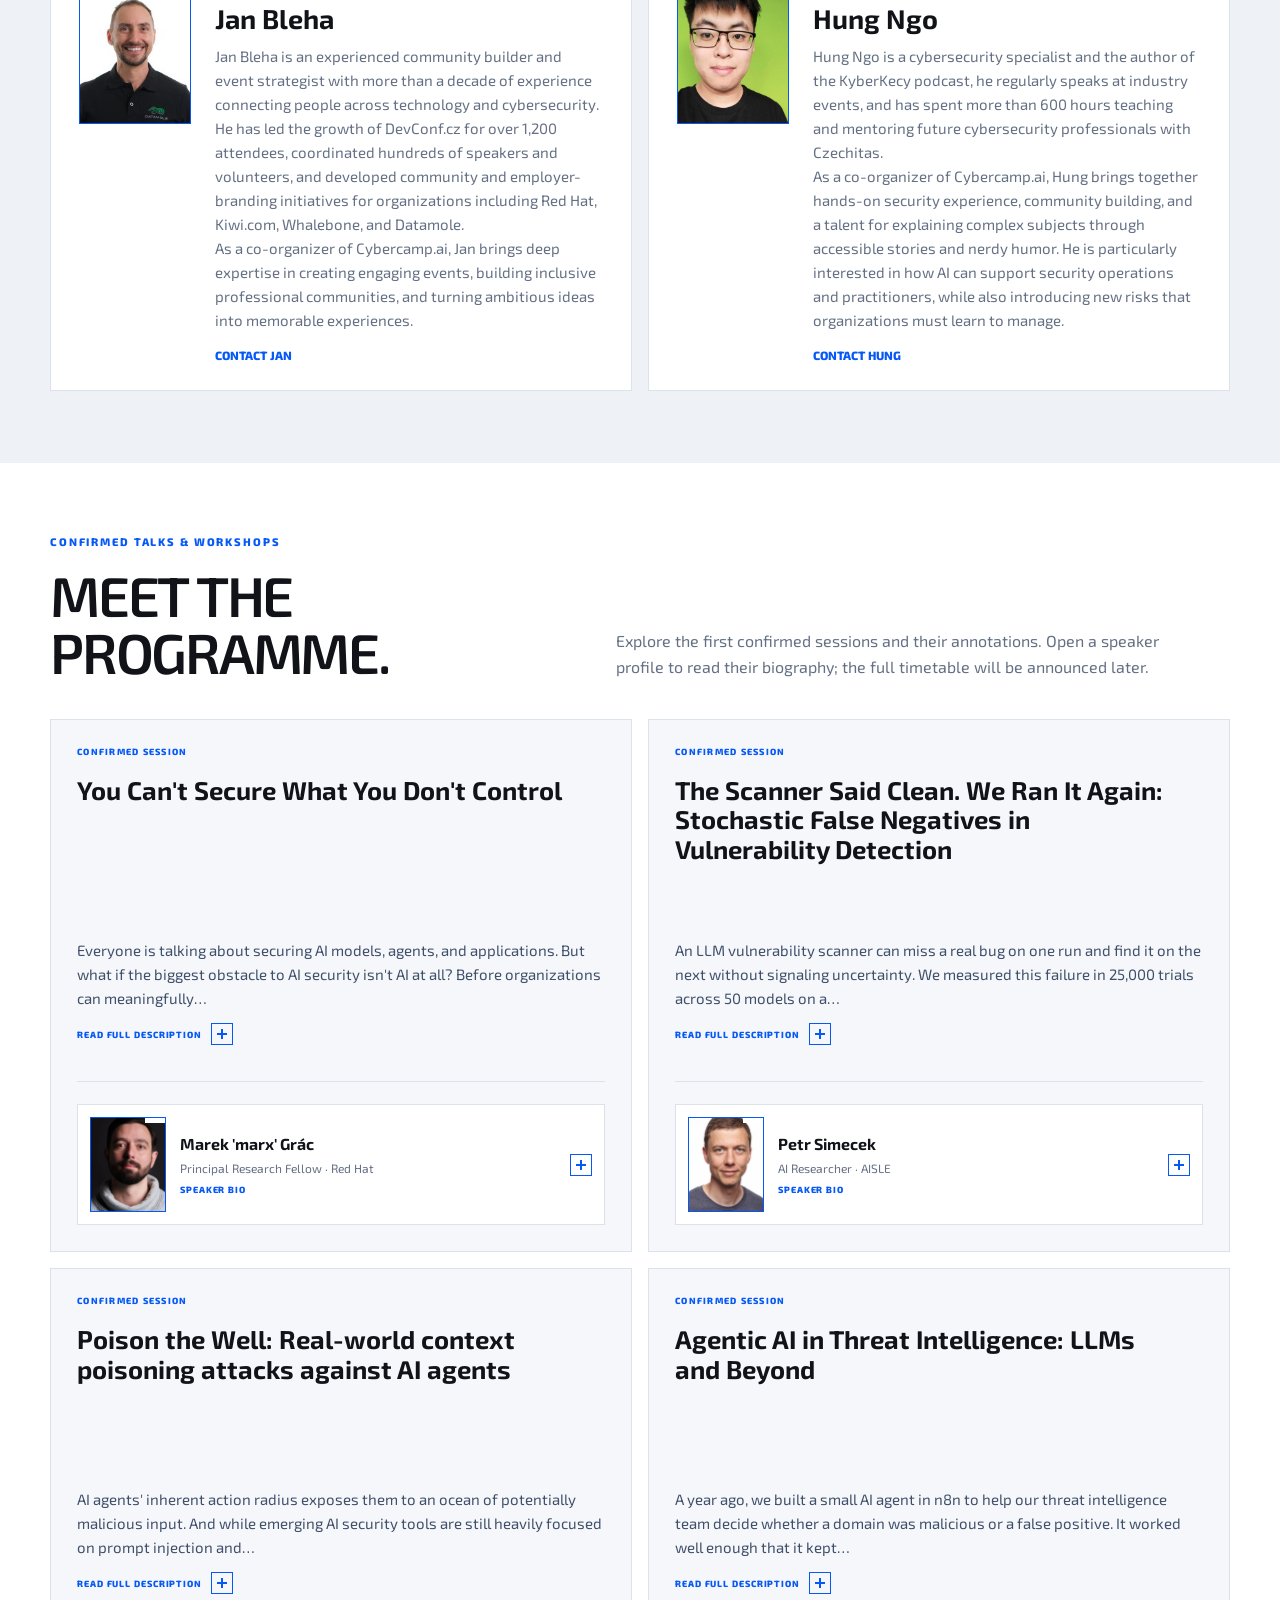
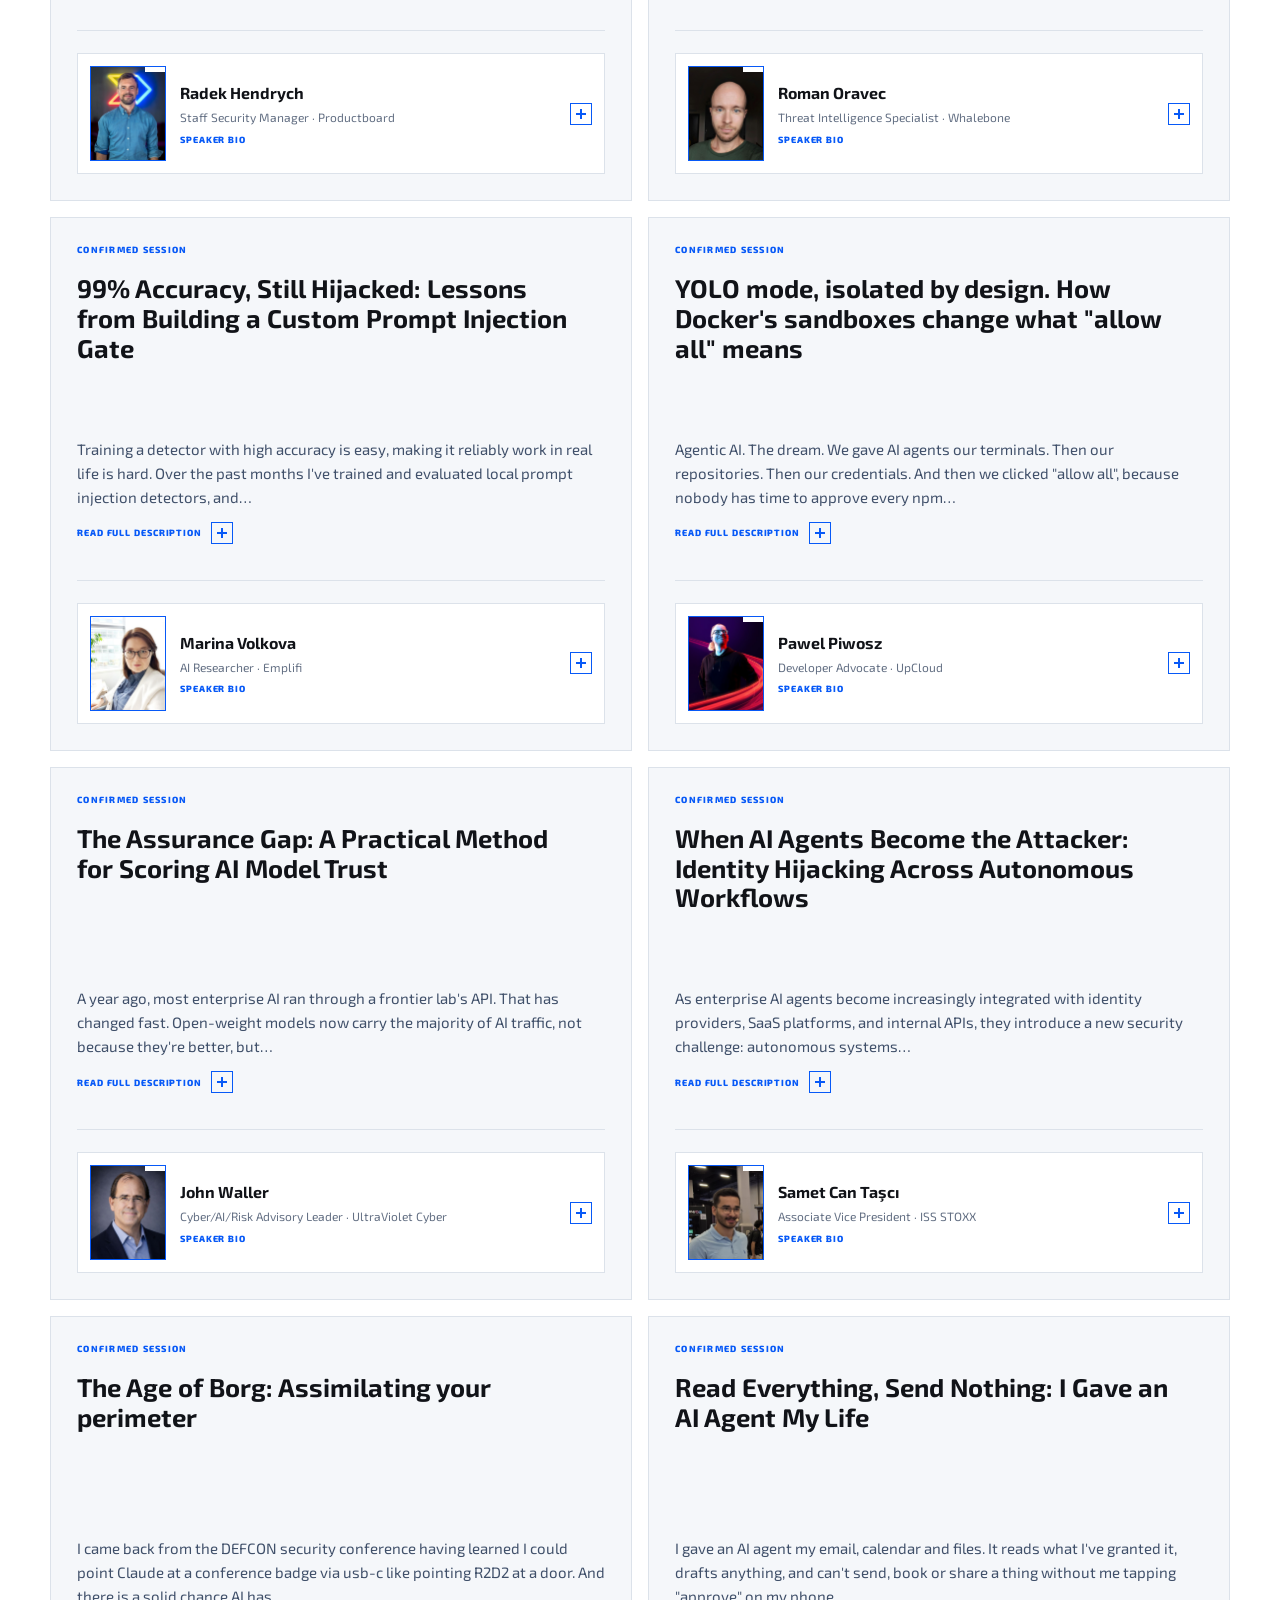
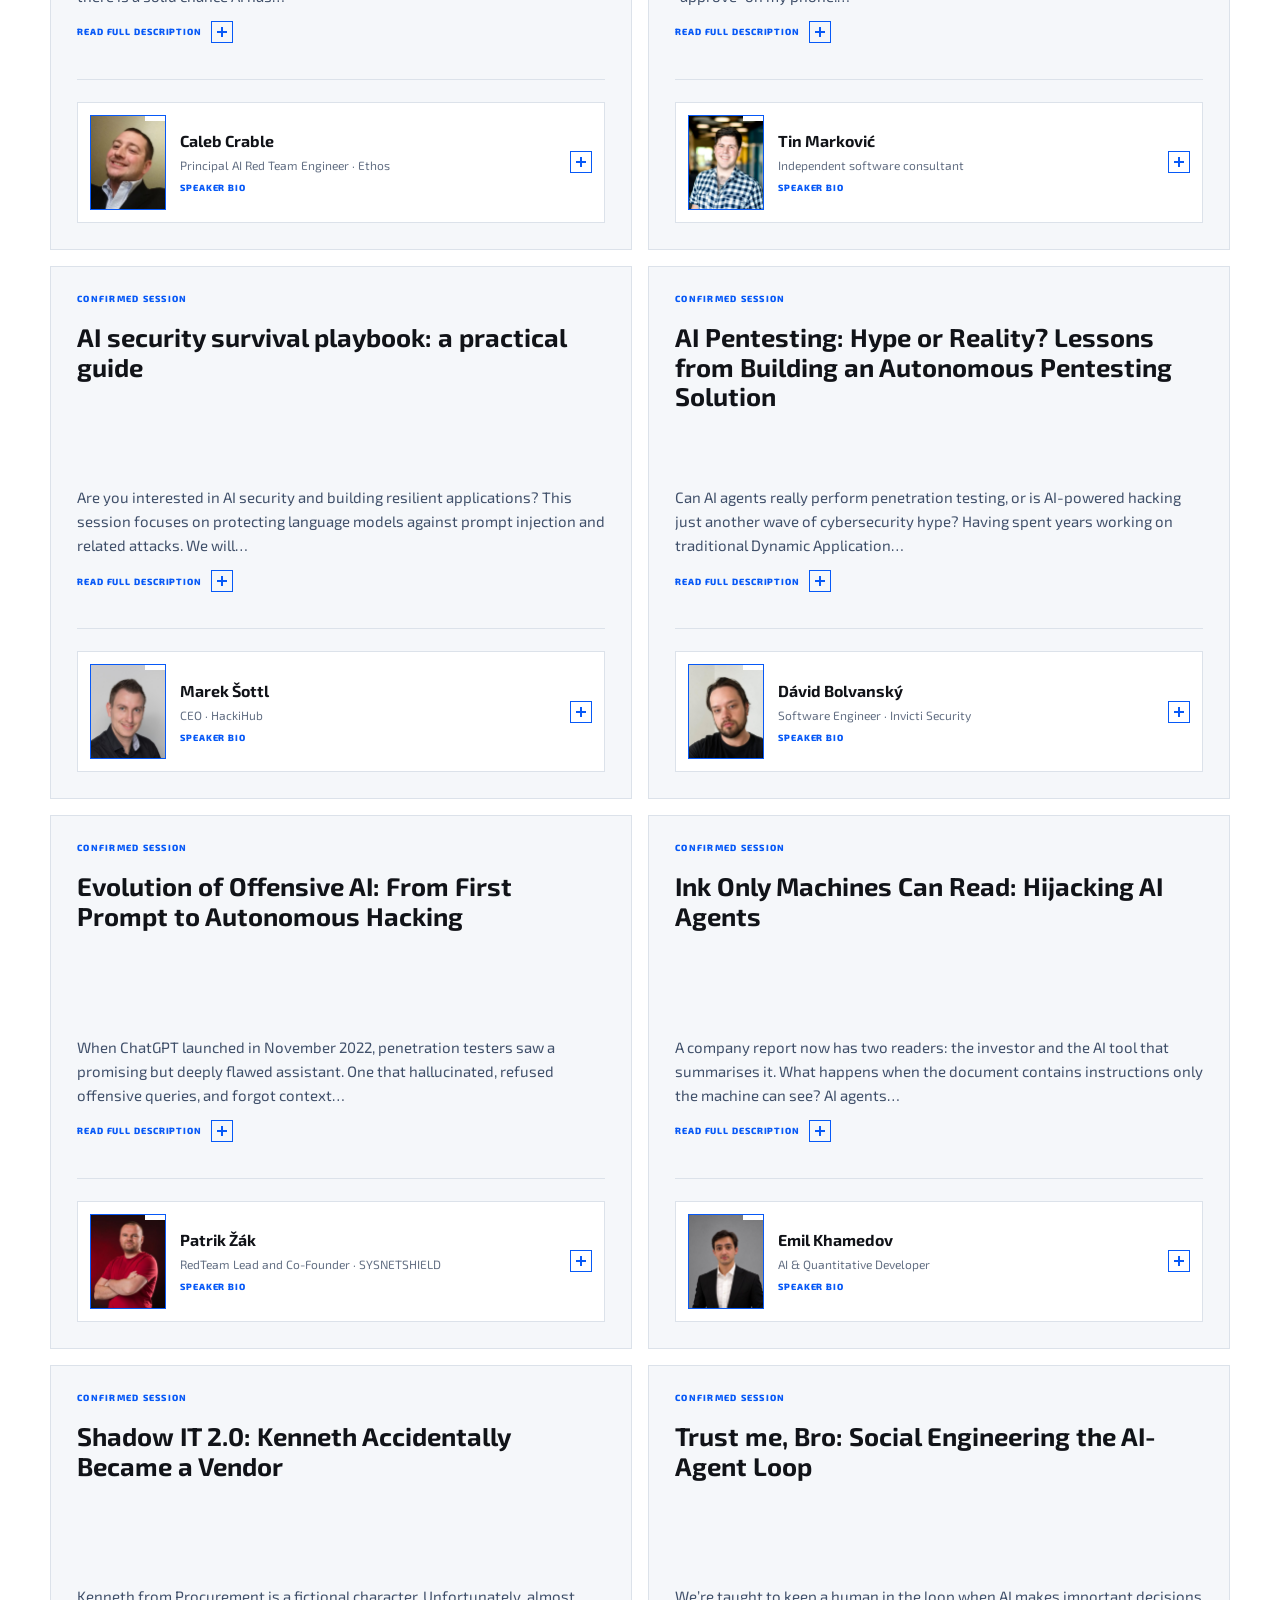
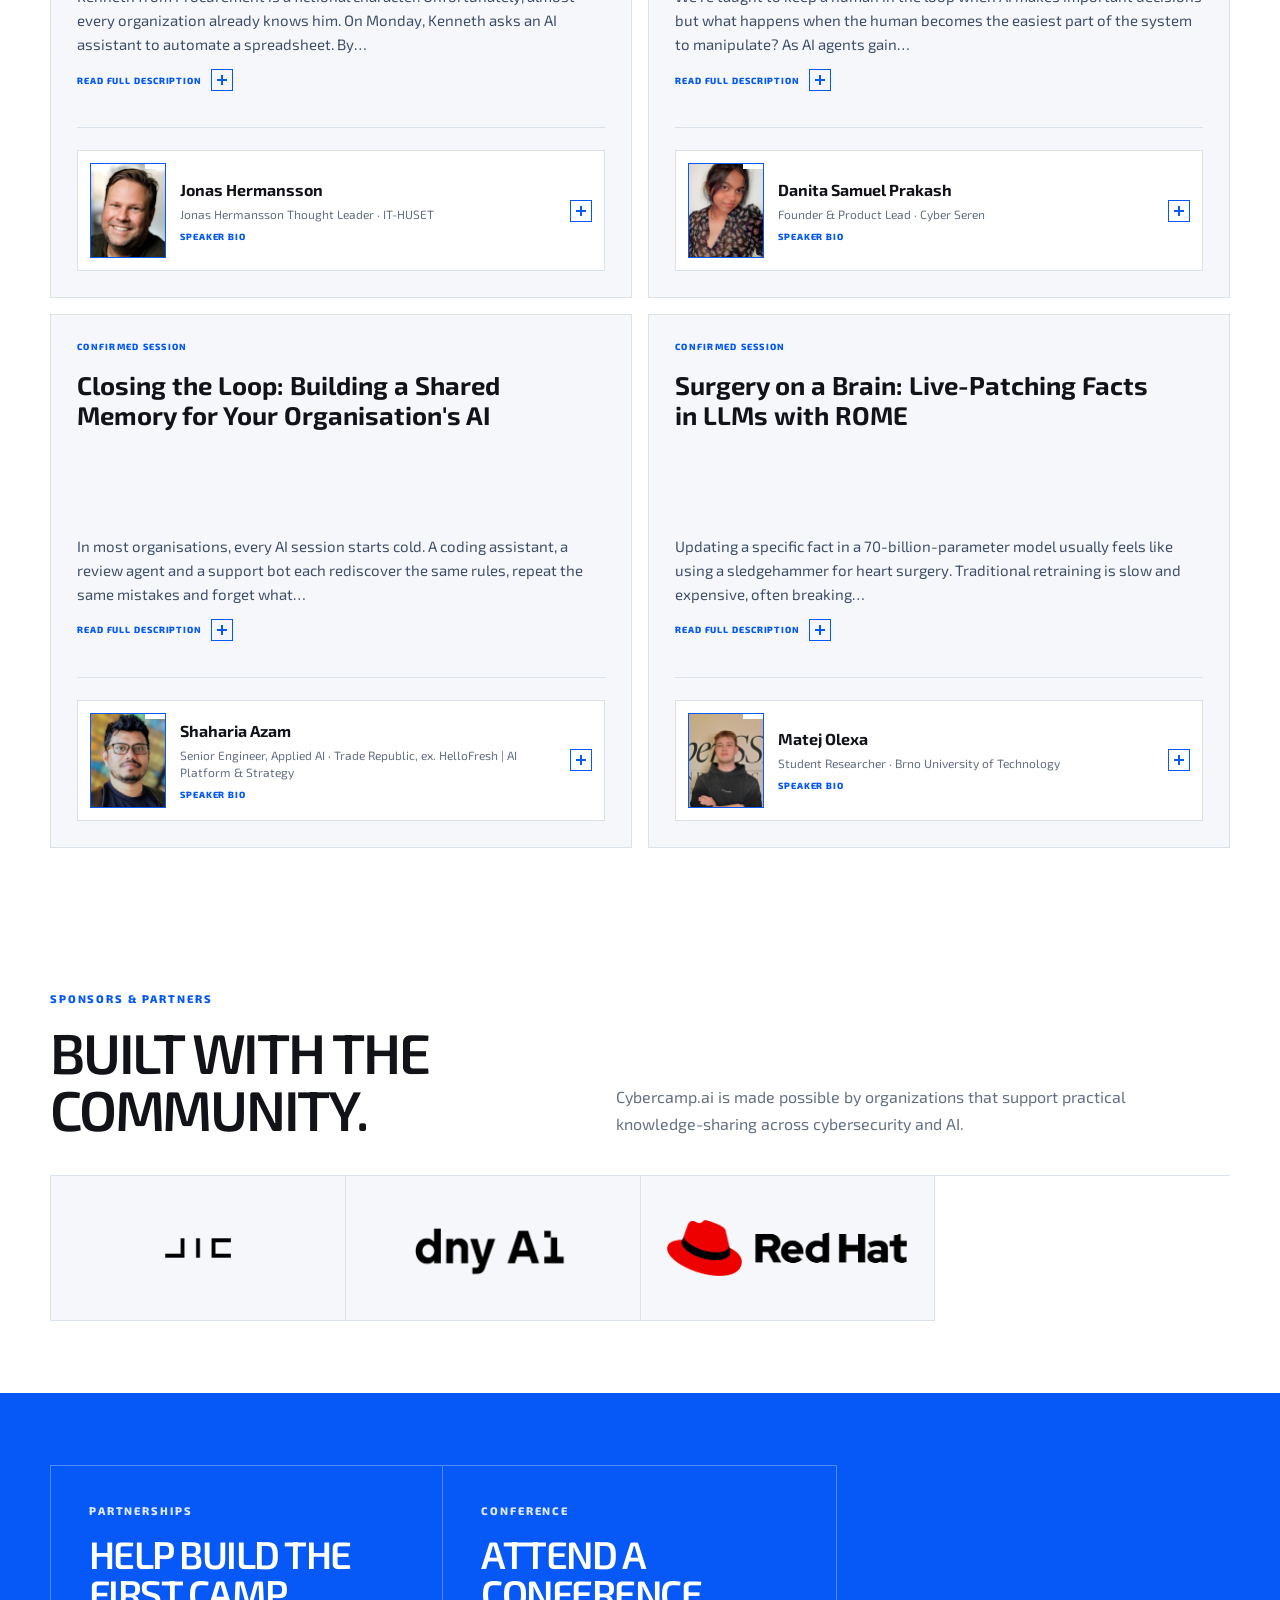
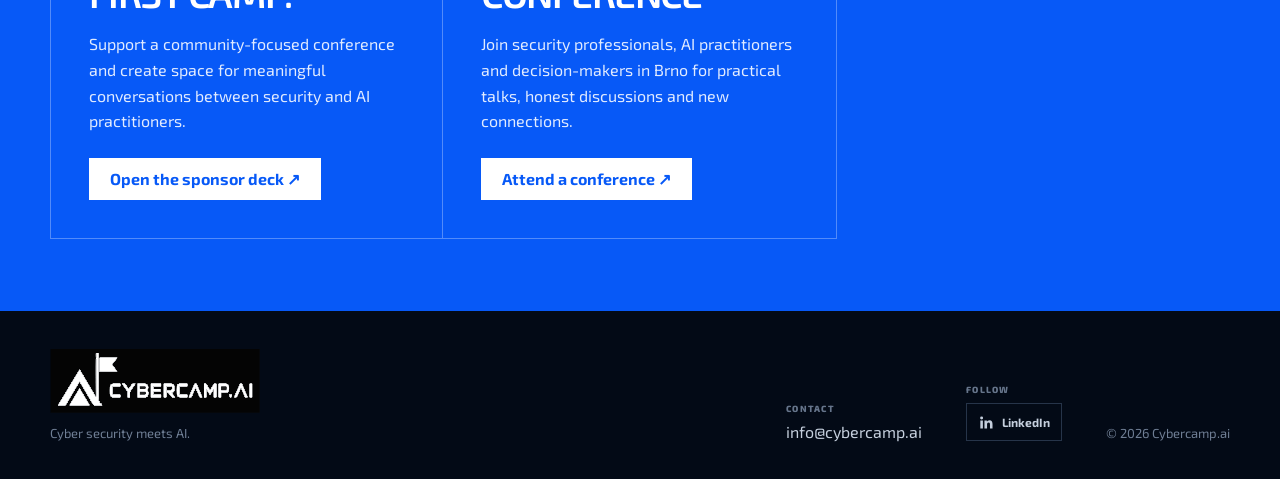
==== commit d40704f1: "Add files via upload" ====
--- a/index.html
+++ b/index.html
@@ -760,6 +760,11 @@
         </div>
         <div class="partner-logo-slot">
           <a href="https://dny.ai/" target="_blank"><img src="assets/partner-logo-dnyai.png" alt="DnyAI"
+              loading="lazy" width="240" height="96" onload="this.previousElementSibling.hidden=true"
+              onerror="this.hidden=true"></a>
+        </div>
+		<div class="partner-logo-slot">
+          <a href="https://redhat.com" target="_blank"><img src="assets/partner-logo-redhat.png" alt="RedHat"
               loading="lazy" width="240" height="96" onload="this.previousElementSibling.hidden=true"
               onerror="this.hidden=true"></a>
         </div>
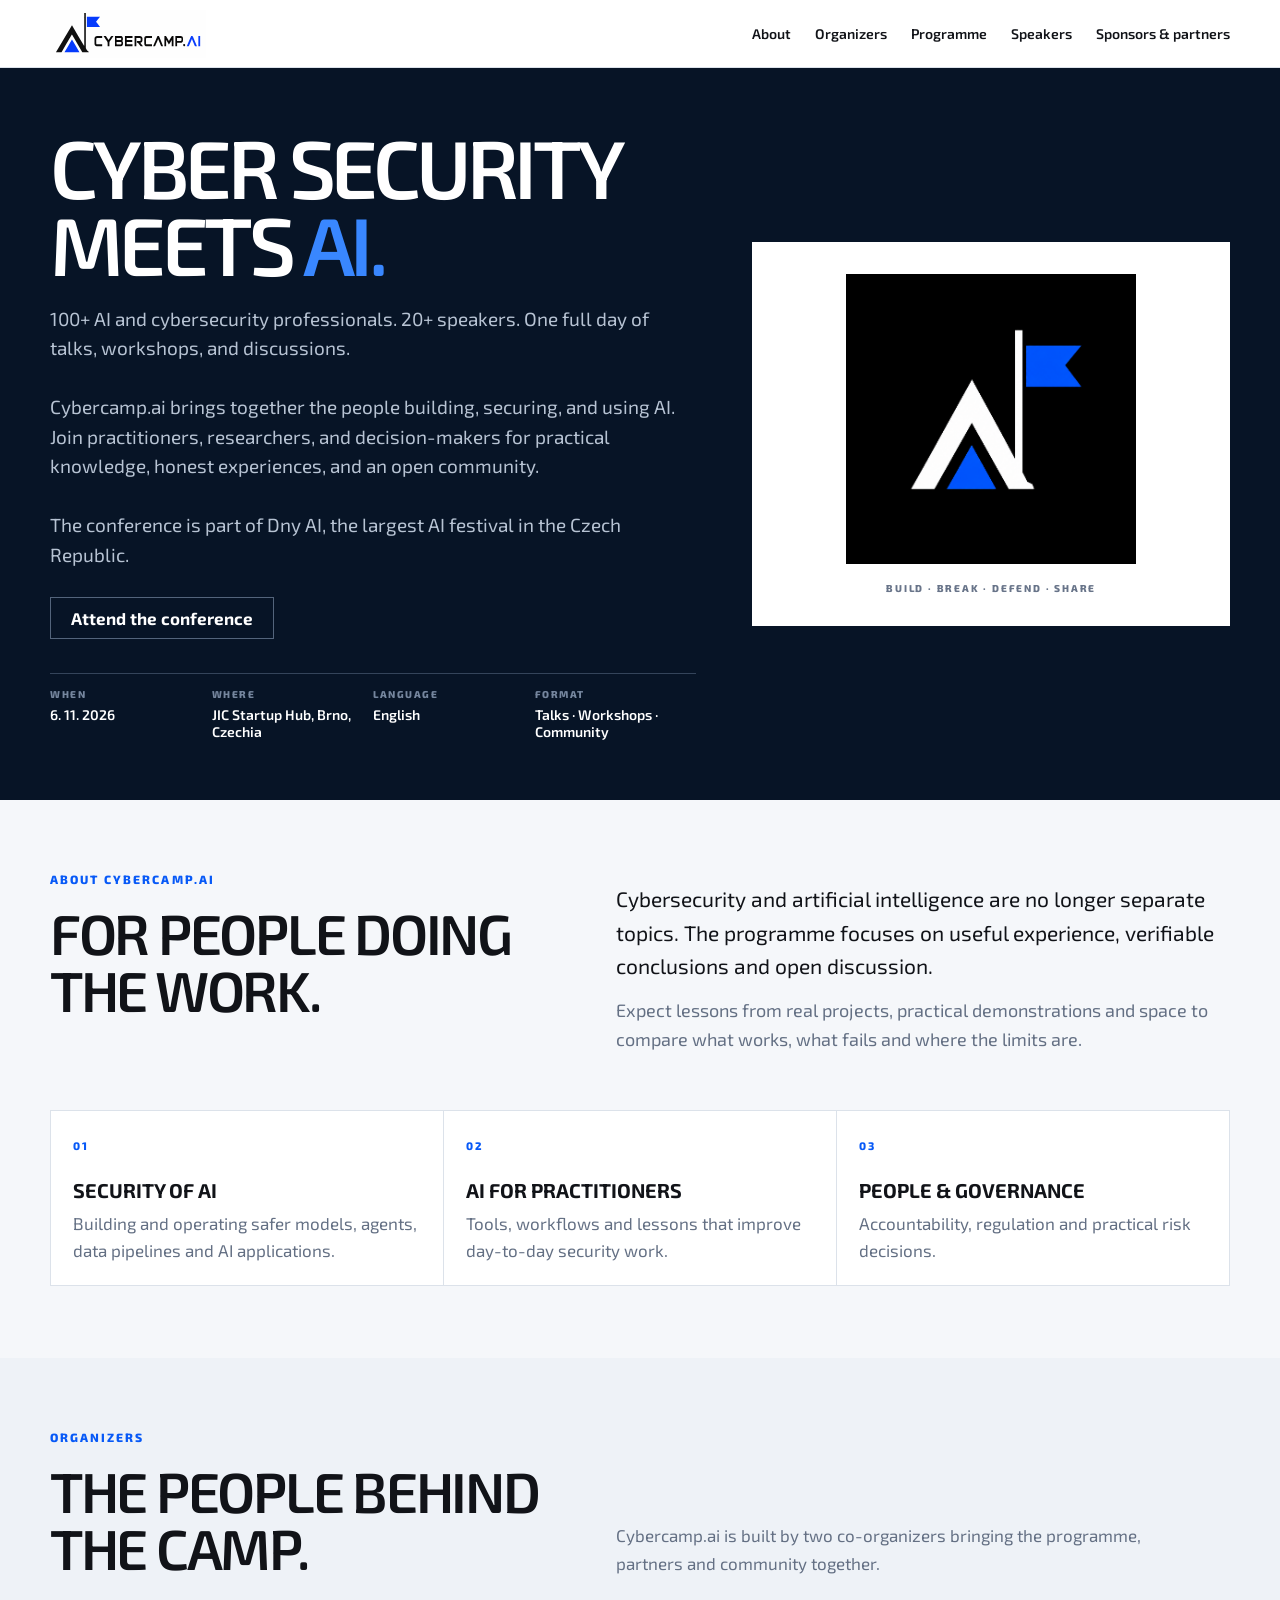
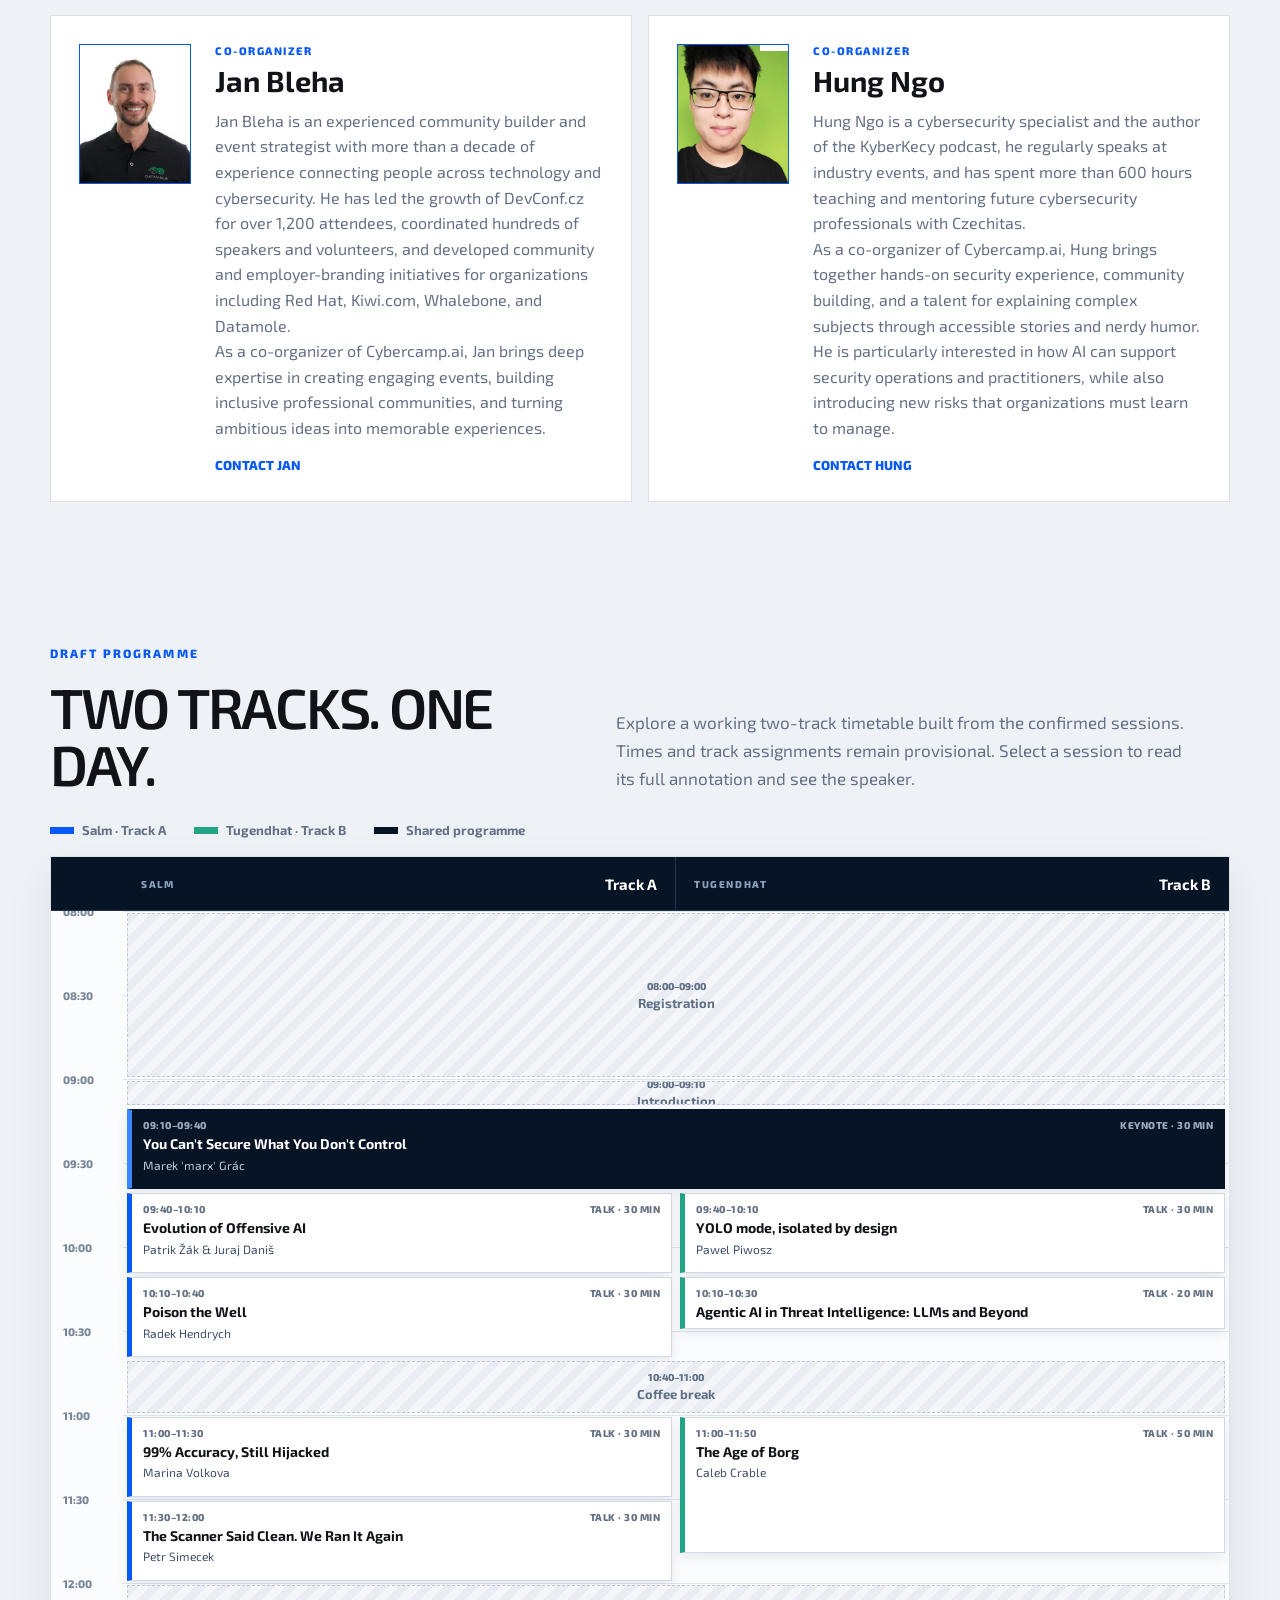
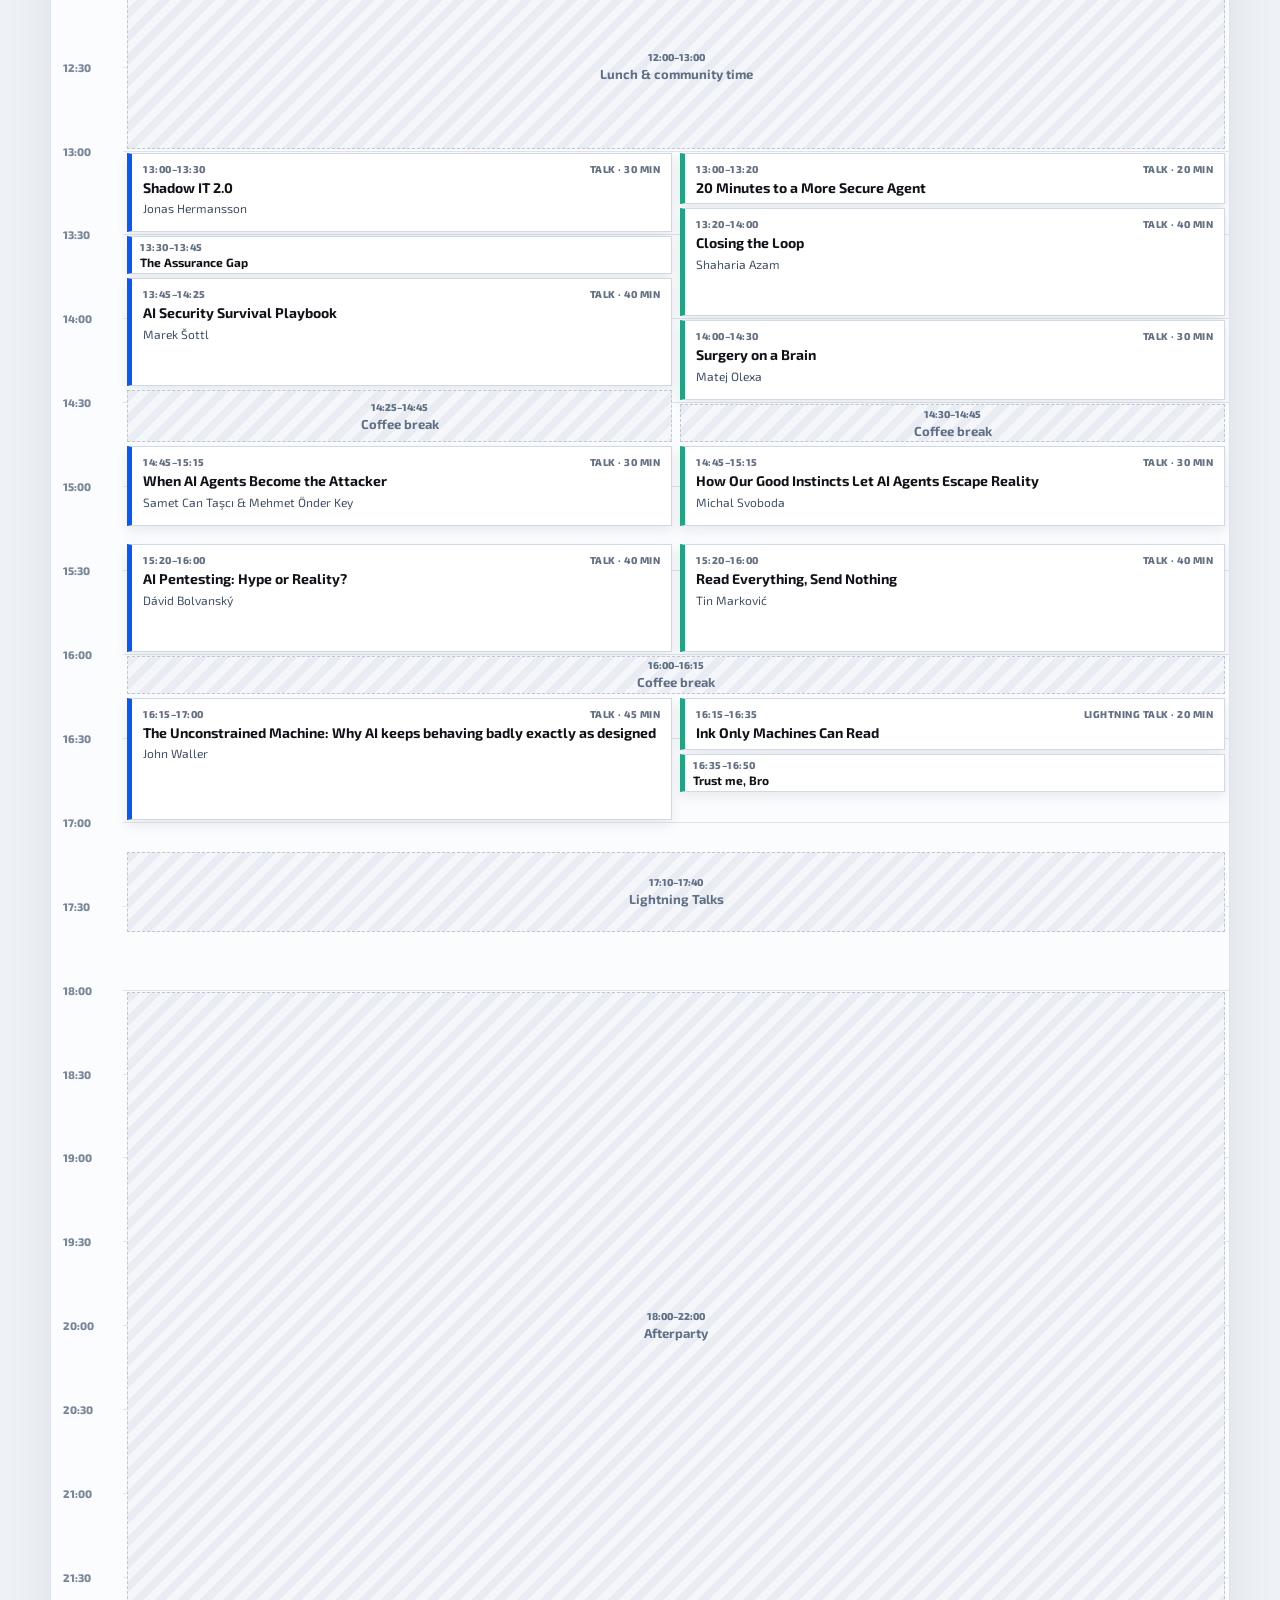
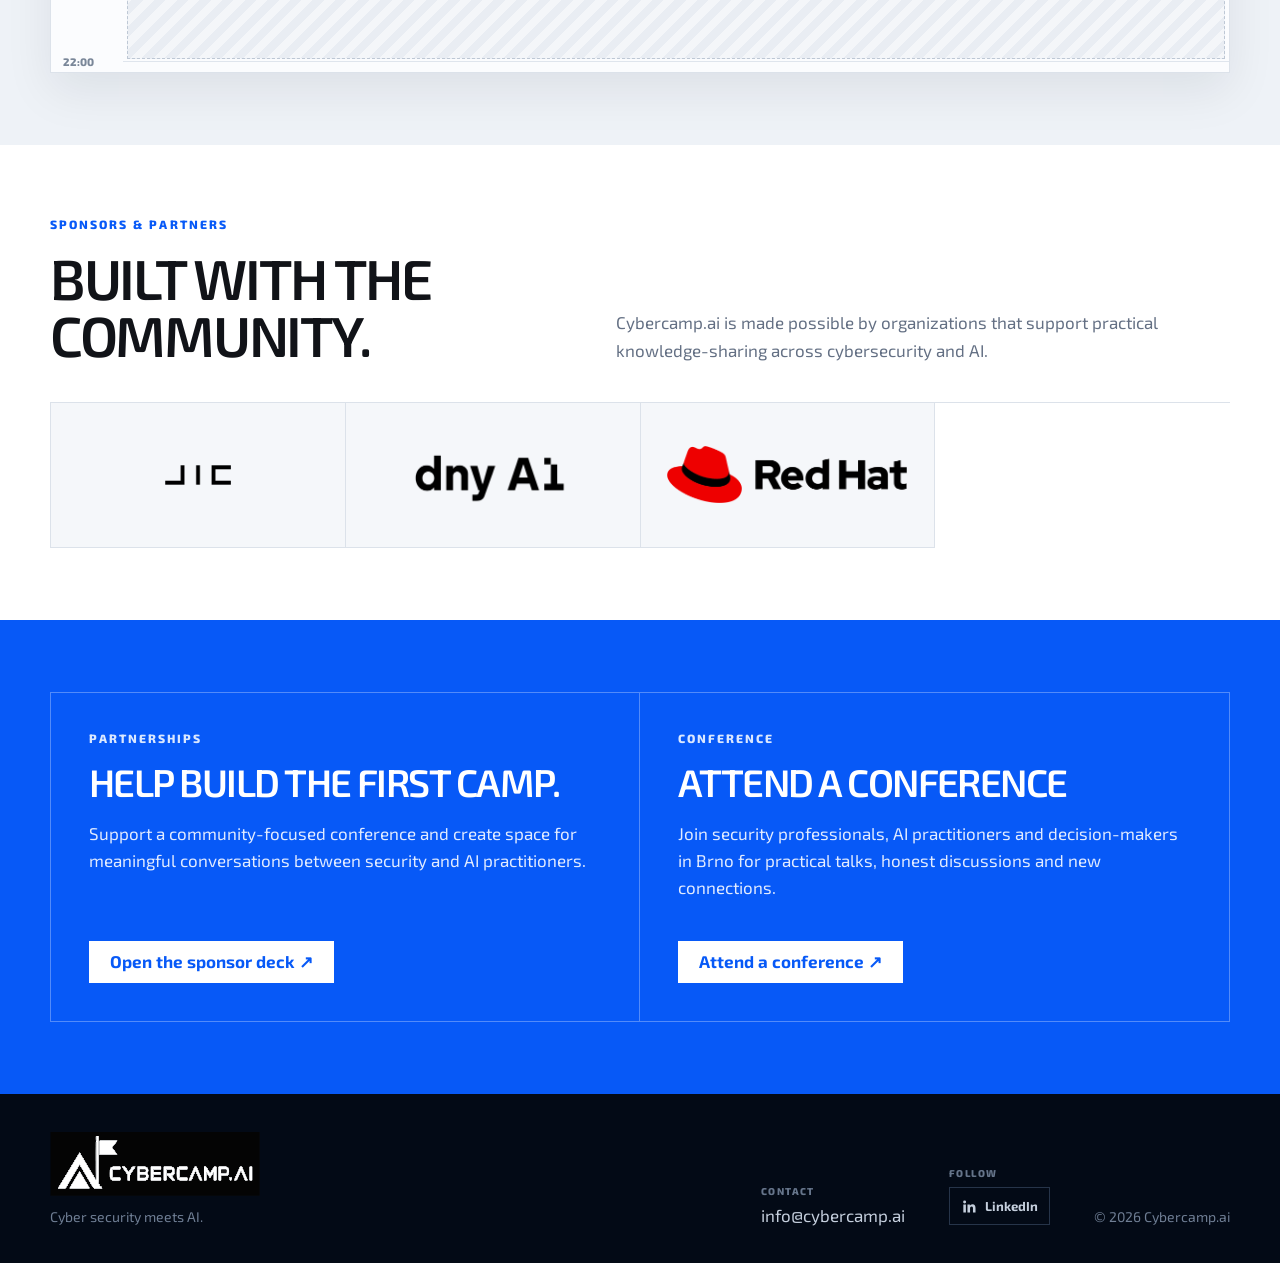
==== commit 5f62f875: "Add files via upload" ====
--- a/index.html
+++ b/index.html
@@ -32,6 +32,7 @@
   <title>Cybercamp.ai — Cyber security meets AI</title>
   <link rel="icon" href="assets/cybercamp-icon.png">
   <link rel="stylesheet" href="styles.css">
+  <script src="schedule-config.js" defer></script>
   <script src="script.js" defer></script>
 </head>
 
@@ -46,7 +47,8 @@
     <nav id="main-navigation">
       <a href="#about">About</a>
       <a href="#organizers">Organizers</a>
-      <a href="#speakers">Speakers</a>
+      <a href="#schedule">Programme</a>
+      <a href="speakers.html">Speakers</a>
       <a href="#partners">Sponsors &amp; partners</a>
     </nav>
   </header>
@@ -170,579 +172,30 @@
         </article>
       </div>
     </section>
-    <section class="section speakers" id="speakers">
+    <section class="section programme" id="schedule">
       <div class="wrap section-heading">
         <div>
-          <p class="kicker">Confirmed talks &amp; workshops</p>
-          <h2>Meet the programme.</h2>
-        </div>
-        <p class="section-note">Explore the first confirmed sessions and their annotations. Open a speaker profile
-          to read their biography; the full timetable will be announced later.</p>
-      </div>
-      <div class="wrap talk-grid" aria-label="Confirmed Cybercamp.ai talks and workshops">
-        <article class="talk-card">
-          <div class="talk-main">
-            <div class="talk-card-head"><span>Confirmed session</span></div>
-            <h3>You Can't Secure What You Don't Control</h3>
-            <div class="talk-speakers">
-              <details class="speaker-profile">
-                <summary class="talk-person">
-                <div class="talk-photo"><span aria-hidden="true">MG</span><img src="assets/speaker-marek-grac.jpg"
-                    alt="Marek 'marx' Grác" loading="lazy" width="360" height="450" onerror="this.hidden=true"></div>
-                <div class="talk-person-copy"><strong>Marek 'marx' Grác</strong><span>Principal Research Fellow · Red Hat</span><small>Speaker bio</small></div>
-                <span class="speaker-profile-toggle" aria-hidden="true"></span>
-                </summary>
-                <div class="speaker-bio"><p>Marek Grác is an AI and technology expert with over 20 years of experience in artificial intelligence, enterprise IT, and open-source technologies. He currently works at Red Hat, combining deep technical expertise with a practical understanding of complex IT environments.<br><br>
-His current focus includes AI compliance, AI security, and integrating AI into enterprise infrastructure. He also collaborates with academia on research challenges, bridging the gap between academic research and real-world applications. Alongside his work at Red Hat, he teaches at a university, helping the next generation understand how to design, evaluate, and deploy AI solutions that are secure, reliable, and aligned with real-world requirements. </p><a href="https://www.linkedin.com/in/marek-marx-gr%C3%A1c-8563756/" target="_blank" rel="noopener noreferrer">Marek on LinkedIn ↗</a></div>
-              </details>
-            </div>
-          </div>
-          <div class="talk-annotation">
-            <p>Everyone is talking about securing AI models, agents, and applications. But what if the biggest obstacle to AI security isn't AI at all?
-<br><br>
-Before organizations can meaningfully address AI security and compliance, they need to answer some uncomfortable questions: Do we know what assets we have? Where our data flows? Who or what has access to it? And can we prove that our security controls actually work?
-<br><br>
-AI introduces new challenges, but it doesn't make the fundamentals of IT security obsolete. It makes getting them right even more important.
-<br><br>
-In this keynote, we'll explore why visibility, asset management, and control are prerequisites for secure AI adoption. We'll look at practical approaches to handling credentials, enforcing boundaries through AI gateways, and protecting sensitive information through data anonymization.
-<br><br>
-Most importantly, we'll challenge the assumption that security depends on trusting every system, model, agent, or user to behave correctly.
-<br><br>
-Because when you can verify your controls, you don't have to rely on trust.</p>
-          </div>
-        </article>
-
-        <article class="talk-card">
-          <div class="talk-main">
-            <div class="talk-card-head"><span>Confirmed session</span></div>
-            <h3>The Scanner Said Clean. We Ran It Again: Stochastic False Negatives in Vulnerability Detection</h3>
-            <div class="talk-speakers">
-              <details class="speaker-profile">
-                <summary class="talk-person">
-                <div class="talk-photo"><span aria-hidden="true">PS</span><img src="assets/speaker-petr-simecek.jpg"
-                    alt="Petr Simecek" loading="lazy" width="360" height="450" onerror="this.hidden=true"></div>
-                <div class="talk-person-copy"><strong>Petr Simecek</strong><span>AI Researcher · AISLE</span><small>Speaker bio</small></div>
-                <span class="speaker-profile-toggle" aria-hidden="true"></span>
-                </summary>
-                <div class="speaker-bio"><p>Biostatistician by training, time-series crystal-ball operator at Google and protein-knot entangler at Masaryk University. Petr now teaches cheap LLMs to distrust their own vulnerability reports at AISLE. This experiment has somehow put his name on 37 CVEs across OpenSSL, libpng, PostgreSQL, OpenEMR, and OpenClaw. The bugs apparently did not check his résumé. Co-author of HoF-Bench and an ICML 2026 workshop paper on stochastic scanner failures. </p><a href="https://www.linkedin.com/in/simecekpetr/" target="_blank" rel="noopener noreferrer">Petr on LinkedIn ↗</a></div>
-              </details>
-            </div>
-          </div>
-          <div class="talk-annotation">
-            <p>An LLM vulnerability scanner can miss a real bug on one run and find it on the next without signaling uncertainty.
-<br><br>
-We measured this failure in 25,000 trials across 50 models on a benchmark selected for on-and-off detection. A separate 7,600-run study tested rediscovery of 95 disclosed CVEs in OpenSSL, curl, GnuTLS and five other heavily audited projects.
-<br><br>
-The results challenge the usual "pick the strongest model" strategy: repeated passes help, but diverse inexpensive models cover complementary blind spots and outperform a costlier single model. We will show our open-source scanner finding - and missing - the same bug, reveal which intuitive pipeline additions failed to justify their cost, and examine the gap between broadly detectable JS and PHP bugs and stubbornly hard stateful C vulnerabilities. Attendees will learn how to measure cumulative detection, compare complementary coverage and identify cases needing other techniques, using the public benchmark, harness and scanner.
-            </p>
-          </div>
-        </article>
-
-        <article class="talk-card">
-          <div class="talk-main">
-            <div class="talk-card-head"><span>Confirmed session</span></div>
-            <h3>Poison the Well: Real-world context poisoning attacks against AI agents</h3>
-            <div class="talk-speakers">
-              <details class="speaker-profile">
-                <summary class="talk-person">
-                <div class="talk-photo"><span aria-hidden="true">RH</span><img src="assets/speaker-radek-hendrych.jpg"
-                    alt="Radek Hendrych" loading="lazy" width="360" height="450" onerror="this.hidden=true"></div>
-                <div class="talk-person-copy"><strong>Radek Hendrych</strong><span>Staff Security Manager · Productboard</span><small>Speaker bio</small></div>
-                <span class="speaker-profile-toggle" aria-hidden="true"></span>
-                </summary>
-                <div class="speaker-bio"><p>I love to attack AI systems, and fell in love with AI security in general. My primary focus nowadays is agentic AI security, with strong emphasis on offensive testing through indirect prompt injection and context poisoning.<br><br>As a Staff Security Manager at Productboard, I have an opportunity to defend and test AI-powered functionalities and integrations at a world class company.<br><br>In the past, I did my fair share of competitive jailbreaking.<br>Currently: #2 contributor on PromptIntel; #3 in overall rankings in Hackaprompt 2.0 CBRNE Practice rankings.<br><br>My contribution to AI security research lies in the Quasilisk program. It's an automated AI red teaming tool which tests LLM's for susceptibility to argument-based, alignment-drift-inducing attacks rather than prompt injection. </p><a href="https://www.linkedin.com/in/radek-hendrych-818078336/" target="_blank" rel="noopener noreferrer">Radek on LinkedIn ↗</a></div>
-              </details>
-            </div>
-          </div>
-          <div class="talk-annotation">
-            <p>AI agents' inherent action radius exposes them to an ocean of potentially malicious input. And while emerging AI security tools are still heavily focused on prompt injection and supply chain attacks, context poisoning proves both very promising for attackers and difficult to detect, let alone defend for the defenders.<br>
-An exciting line of research, as well as real-world incidents paired with my own experiments and practical experience will take us into the intricacies of context poisoning attacks: we'll explain what these are, how they work, why they are so difficult to defend, while also summing up a brief overview of possible defense mechanisms. This is going to be a lecture where a potentially technically challenging topic will be illustrated with clever attackers' techniques, and a plenty of real-world examples to make the talk lighter and more engaging.</p>
-          </div>
-        </article>
-
-        <article class="talk-card">
-          <div class="talk-main">
-            <div class="talk-card-head"><span>Confirmed session</span></div>
-            <h3>Agentic AI in Threat Intelligence: LLMs and Beyond</h3>
-            <div class="talk-speakers">
-              <details class="speaker-profile">
-                <summary class="talk-person">
-                <div class="talk-photo"><span aria-hidden="true">RO</span><img src="assets/speaker-roman-oravec.jpg"
-                    alt="Roman Oravec" loading="lazy" width="360" height="450" onerror="this.hidden=true"></div>
-                <div class="talk-person-copy"><strong>Roman Oravec</strong><span>Threat Intelligence Specialist · Whalebone</span><small>Speaker bio</small></div>
-                <span class="speaker-profile-toggle" aria-hidden="true"></span>
-                </summary>
-                <div class="speaker-bio"><p>Roman Oravec is a Threat Intelligence Specialist at Whalebone, a cybersecurity company that protects millions of people at the network level through telco operators. With a background in security research and application security, he brings an attacker's mindset to threat intelligence: evaluating the quality of threat data, measuring how well protection actually works, and building systems that turn raw intelligence into blocking decisions. Over the past year, much of his work has focused on bringing AI agents into threat intelligence workflows and finding ways to trust what they decide.<br><br>He is particularly interested in how AI can make security decisions that are fast, cost-effective and, above all, verifiable. </p><a href="https://www.linkedin.com/in/roman-oravec/" target="_blank" rel="noopener noreferrer">Roman on LinkedIn ↗</a></div>
-              </details>
-            </div>
-          </div>
-          <div class="talk-annotation">
-            <p>A year ago, we built a small AI agent in n8n to help our threat intelligence team decide whether a domain was malicious or a false positive. It worked well enough that it kept getting more responsibility. Today it judges domains from real customer DNS traffic every day, publishes the malicious ones to our blocklist, and acts as the ground truth when we benchmark Whalebone against competitors. This talk follows that journey and what we learned along the way.
-<br><br>
-We'll start with the first version: an orchestrator agent backed by sub-agents, each summarizing one threat intelligence source such as VirusTotal, Safe Browsing or our own IoC database. Then we'll show how and why we redesigned the pipeline. Evidence got lost between agents and biases crept in, so we moved data gathering and normalization into deterministic code and kept the LLM for what it does best: weighing the evidence and making a call. Along the way we hit plenty of pitfalls. API errors quietly became "benign" verdicts. The agent was confidently wrong about legitimate infrastructure. And the agent's own mistakes fed back into the system it was supposed to measure, while our metrics went up and looked like success.
-<br><br>
-Running this in production also meant living with hard limits: daily API quotas, a fixed token budget, and a pipeline that has to finish in time to be useful. We'll share how those constraints shaped the design, from caching and retries to deciding which sources are worth a call.
-<br><br>
-To know whether a change actually helped, we built an offline test harness. It uses a hand-labelled dataset and replayable API responses, so we can compare prompt versions fairly. We'll explain how we created the test data, and why we check how stable the verdicts are, not just how accurate.
-<br><br>
-We'll also compare our heavily tuned prompt with a version built on Jev, a specialized model that answers structured, typed questions instead of following one long prompt. It came close in accuracy at a fraction of the time. That raised an honest question about where prompt engineering pays off and where it doesn't.
-<br><br>
-Underneath the technical story is a shift in how we think about AI work: from output to outcome. Early on, the approach was close to "throw it at the AI and see what comes back", and the AI's verdict was the result. A verdict is only an output, though. The outcome we care about is a correct blocking decision, and the AI rarely gets there alone. We are now moving to a model where the AI provides one classification signal, and that signal is combined with other, cheaper and more predictable signals into a final score. This changes where AI belongs in the pipeline and how much we ask of it.
-<br><br>
-That leads to a broader question: how to organize work that uses AI without "tokenmaxxing", where every problem gets more prompts, more agents and more tokens. We'll share how we decide what to give a model and what to keep in plain code, how to scope AI tasks so their results can be measured and combined, and how to keep the team focused on outcomes rather than on clever prompts.
-<br><br>
-The talk closes with the lessons we took away from a year of running agentic AI in production, and where we plan to take it next.</p>
-          </div>
-        </article>
-
-        <article class="talk-card">
-          <div class="talk-main">
-            <div class="talk-card-head"><span>Confirmed session</span></div>
-            <h3>99% Accuracy, Still Hijacked: Lessons from Building a Custom Prompt Injection Gate</h3>
-            <div class="talk-speakers">
-              <details class="speaker-profile">
-                <summary class="talk-person">
-                <div class="talk-photo"><span aria-hidden="true">MV</span><img src="assets/speaker-marina-volkova.jpg"
-                    alt="Marina Volkova" loading="lazy" width="360" height="450" onerror="this.hidden=true"></div>
-                <div class="talk-person-copy"><strong>Marina Volkova</strong><span>AI Researcher · Emplifi</span><small>Speaker bio</small></div>
-                <span class="speaker-profile-toggle" aria-hidden="true"></span>
-                </summary>
-                <div class="speaker-bio"><p>Marina Volkova, PhD is a data scientist and AI/ML practitioner with more than 15 years of experience turning complex models into real-world systems. Trust has run through her career, from her PhD on how explanations help people trust AI systems to her work securing the AI systems now being deployed at scale.<br>
-At Emplifi, MV works with the Innovations team on the security and reliability of agentic AI. Trust Layer, the protection framework she developed, defends AI agents and their users through PII protection, prompt injection detection, and user safety safeguards. Her work also spans rigorous evaluation methods and more transparent, auditable agent behavior.</p><a href="https://www.linkedin.com/in/marina-volkova-phd/" target="_blank" rel="noopener noreferrer">Marina on LinkedIn ↗</a></div>
-              </details>
-            </div>
-          </div>
-          <div class="talk-annotation">
-            <p>Training a detector with high accuracy is easy, making it reliably work in real life is hard. Over the past months I've trained and evaluated local prompt injection detectors, and learned that the benchmark is usually the weakest part of the pipeline: models learn trigger phrases and dataset artifacts instead of what an injection actually is. Thus, prompt injection detectors routinely report 95–99% accuracy on public benchmarks, and still fail in practice. I tried to solve the problem in the following way.
-<br><br>
-This talk covers three things. First, an exploratory analysis of public prompt-attack datasets: what is wrong with them, and why models trained on them look great on tests and fail on real traffic. Second, generating better data: attacks that look like ordinary user conversation and hard negatives that look malicious but aren’t, with practical tips and tricks. Third, use that data for fine-tuning with an eye on what matters in production: calibration, threshold setting, and the false-positive rate that decides whether your detector stays switched on.
-<br><br>
-Here are my mistakes for you to avoid and have a chance to make your own instead.</p>
-          </div>
-        </article>
-
-        <article class="talk-card">
-          <div class="talk-main">
-            <div class="talk-card-head"><span>Confirmed session</span></div>
-            <h3>YOLO mode, isolated by design. How Docker's sandboxes change what "allow all" means</h3>
-            <div class="talk-speakers">
-              <details class="speaker-profile">
-                <summary class="talk-person">
-                <div class="talk-photo"><span aria-hidden="true">PP</span><img src="assets/speaker-pawel-piwosz.jpg"
-                    alt="Pawel Piwosz" loading="lazy" width="360" height="450" onerror="this.hidden=true"></div>
-                <div class="talk-person-copy"><strong>Pawel Piwosz</strong><span>Developer Advocate · UpCloud</span><small>Speaker bio</small></div>
-                <span class="speaker-profile-toggle" aria-hidden="true"></span>
-                </summary>
-                <div class="speaker-bio"><p>Docker Captain. DevOps Institute Ambassador. CD.Foundation Ambassador.
-Engineer, leader, mentor, speaker.<br><br>
-25+ years in IT, with the last decade focused on DevOps, cloud-native, platform engineering, and developer advocacy. I work on cloud infrastructure, Kubernetes, databases, AI infrastructure, and the engineering practices that make complex systems actually work.<br><br>
-Developer Advocate at UpCloud, conference organizer, community builder, co-author of CI/CD Design Patterns, and co-host of the OhMyCloud! podcast. Built a maturity-model framework for assessing organizations' digital sovereignty readiness against NIS2, DORA, and GDPR, and speaks regularly on the topic at conferences. Unapologetic fan of technical talks that show the messy reality behind the architecture diagrams. </p><a href="https://www.linkedin.com/in/pawelpiwosz/" target="_blank" rel="noopener noreferrer">Pawel on LinkedIn ↗</a></div>
-              </details>
-            </div>
-          </div>
-          <div class="talk-annotation">
-            <p>Agentic AI. The dream. We gave AI agents our terminals. Then our repositories. Then our credentials. And then we clicked "allow all", because nobody has time to approve every npm install.
-<br><br>
-And the dream became a nightmare.
-<br><br>
-Let's be honest: YOLO mode is how most of us work now Prove me I am wrong!
-The question isn't if your agent will do something unexpected and dangerous. The question is where it will happen, and how quickly.
-<br><br>
-Well, we can contain agents in containers, don't we? Well, yes, containers are great tool, I love them, I'm a Docker Captain after all. But a container shares the kernel with your machine, and the code inside was written by an agent a few seconds ago. Nobody reviewed it. Not even the agent.
-<br><br>
-In this session we do something irresponsible on purpose. I'll give an AI agent full autonomy and a very bad idea, and we'll watch it try. Live. Inside Docker Sandboxes: a microVM per agent, its own kernel, its own Docker daemon, and boundaries for files, network and secrets set before the agent even starts.
-<br><br>
-Will my laptop survive? Join me and find out.</p>
-          </div>
-        </article>
-
-        <article class="talk-card">
-          <div class="talk-main">
-            <div class="talk-card-head"><span>Confirmed session</span></div>
-            <h3>The Assurance Gap: A Practical Method for Scoring AI Model Trust</h3>
-            <div class="talk-speakers">
-              <details class="speaker-profile">
-                <summary class="talk-person">
-                <div class="talk-photo"><span aria-hidden="true">JW</span><img src="assets/speaker-john-waller.jpg"
-                    alt="John Waller" loading="lazy" width="360" height="450" onerror="this.hidden=true"></div>
-                <div class="talk-person-copy"><strong>John Waller</strong><span>Cyber/AI/Risk Advisory Leader · UltraViolet Cyber</span><small>Speaker bio</small></div>
-                <span class="speaker-profile-toggle" aria-hidden="true"></span>
-                </summary>
-                <div class="speaker-bio"><p>John M. Waller is Risk Advisory Practice Lead at UltraViolet Cyber, where he works at the intersection of cybersecurity, AI governance, and enterprise risk.<br><br>
-Over more than 25 years in cybersecurity, software engineering, AI, and risk management, he has designed security and governance programs for Fortune 500 companies, federal and state agencies, and organizations across finance, healthcare, SaaS, and pharma. He holds a Master of Science in Artificial Intelligence and Machine Learning from Colorado State University.<br><br>
-He is the author of The Unconstrained Machine: How to Control AI Before It Controls Us, which develops Constraint Theory, a framework for engineering enforceable, measurable constraints into AI systems rather than relying on principles and policy alone. </p><a href="https://www.linkedin.com/in/johnmwaller/" target="_blank" rel="noopener noreferrer">John on LinkedIn ↗</a></div>
-              </details>
-            </div>
-          </div>
-          <div class="talk-annotation">
-            <p>A year ago, most enterprise AI ran through a frontier lab's API. That has changed fast. Open-weight models now carry the majority of AI traffic, not because they're better, but because the price gap with frontier models has become impossible to ignore, and because weights an organization already holds can't be deprecated, repriced, or quietly updated on someone else's schedule. By July 2026, Chinese-developed models held all five top spots on OpenRouter by token volume and carried more than 60% of the platform's traffic, a reversal from roughly 70% US dominance a year earlier. The shift arrived faster than most review processes could keep up, and in many organizations it arrived without security being asked first.
-<br><br>
-The problem is what's missing when these models show up: no contract, no support channel, no company whose reputation is riding on how the model behaves. An academic analysis of the largest public model repository found that roughly 60% of its 1.5 million models carry no documentation at all, and fewer than 15% publish accuracy details. When a review team goes looking for evidence, most of the time it was never produced. Internally, we measured the same gap: UltraViolet Cyber's AISec Study found 8 of 10 organizations have an approved model trust policy, while zero of ten have a fully established model registry with provenance, despite all ten attempting it. The policy exists. The engineering to enforce it doesn't.
-<br><br>
-This session introduces a method for closing that gap: a six-domain assurance score (provenance and supply chain, data handling, technical security posture, access and integration risk, operational maturity, evaluation and known behavior), each domain rated 1 to 5 against a written rubric, with an evidence-confidence label attached (unverified, documented, or independently verified) so a 4-out-of-5 built on unverified claims doesn't read the same as a 4-out-of-5 built on reproduced testing. Four gating conditions override the composite entirely, regardless of how the other domains scored. The talk closes on a worked example that produced a result we didn't expect going in: for the same model, with identical weights, the assurance score crossed a full confidence band depending on which distribution was evaluated, which is the reason this method attaches to specific artifacts rather than to model families.</p>
-          </div>
-        </article>
-
-        <article class="talk-card">
-          <div class="talk-main">
-            <div class="talk-card-head"><span>Confirmed session</span></div>
-            <h3>When AI Agents Become the Attacker: Identity Hijacking Across Autonomous Workflows</h3>
-            <div class="talk-speakers">
-              <details class="speaker-profile">
-                <summary class="talk-person">
-                <div class="talk-photo"><span aria-hidden="true">ST</span><img src="assets/speaker-samet-can-tasci.jpg"
-                    alt="Samet Can Taşcı" loading="lazy" width="360" height="450" onerror="this.hidden=true"></div>
-                <div class="talk-person-copy"><strong>Samet Can Taşcı</strong><span>Associate Vice President · ISS STOXX</span><small>Speaker bio</small></div>
-                <span class="speaker-profile-toggle" aria-hidden="true"></span>
-                </summary>
-                <div class="speaker-bio"><p>Samet Can Tasci is a Senior Linux Systems Engineer and cybersecurity researcher with hands-on experience in enterprise infrastructure, cloud environments, application security, identity systems, monitoring, and security automation.<br><br>
-His background combines production engineering with offensive security, giving him a practical view of how vulnerabilities, misconfigurations, and defensive controls behave in real-world systems. His research interests include infrastructure hardening, web application security, threat modeling, detection gaps, automation, and the failure modes of modern defensive technologies.<br><br>
-Samet focuses on turning complex technical behavior into clear, testable, and operationally useful security research for both offensive and defensive teams.</p><a href="https://www.linkedin.com/in/sametcantasci/" target="_blank" rel="noopener noreferrer">Samet on LinkedIn ↗</a></div>
-              </details>
-            </div>
-          </div>
-          <div class="talk-annotation">
-            <p>As enterprise AI agents become increasingly integrated with identity providers, SaaS platforms, and internal APIs, they introduce a new security challenge: autonomous systems operating with delegated enterprise permissions.
-<br><br>
-What happens when an attacker doesn't need to steal credentials because an AI agent already has the permissions needed to perform their intended actions?
-<br><br>
-Building on identity-first adversary emulation research previously presented at DEF CON 34, this session explores how attackers may manipulate AI agents through prompt injection, untrusted content, and malicious tool responses to influence otherwise legitimate workflows.
-<br><br>
-Through a practical demonstration in a controlled enterprise environment, we will explore a representative agent-hijacking scenario, examining how an AI agent processes untrusted instructions, interacts with privileged tools, and potentially performs actions beyond the legitimate user's intent.
-<br><br>
-We will also discuss the security boundaries involved, including delegated authorization, excessive permissions, and the risks introduced by agent-to-tool integrations.
-<br><br>
-Finally, the session will examine practical defensive approaches such as least-privilege access, tool-call authorization, human approval for sensitive operations, and monitoring of agent activity.
-<br><br>
-Attendees will gain a clear understanding of how AI agents can extend traditional identity attack surfaces, what makes these attacks possible, and how security teams can begin evaluating and mitigating these risks.</p>
-          </div>
-        </article>
-
-        <article class="talk-card">
-          <div class="talk-main">
-            <div class="talk-card-head"><span>Confirmed session</span></div>
-            <h3>The Age of Borg: Assimilating your perimeter</h3>
-            <div class="talk-speakers">
-              <details class="speaker-profile">
-                <summary class="talk-person">
-                <div class="talk-photo"><span aria-hidden="true">CC</span><img src="assets/speaker-caleb-crable.jpg"
-                    alt="Caleb Crable" loading="lazy" width="360" height="450" onerror="this.hidden=true"></div>
-                <div class="talk-person-copy"><strong>Caleb Crable</strong><span>Principal AI Red Team Engineer · Ethos</span><small>Speaker bio</small></div>
-                <span class="speaker-profile-toggle" aria-hidden="true"></span>
-                </summary>
-                <div class="speaker-bio"><p>Caleb is a Principal AI Red Team Engineer at Ethos Life, a publicly traded life insurance company, where he attacks production AI deployments and the identity infrastructure underneath them. Before Ethos he spent four years on the red team at BILL, running authorized engagements against critical financial infrastructure and the company's AI support platform, with a focus on prompt injection, tool abuse, and credential exposure in LLM pipelines.<br><br>
-Earlier in his career Caleb spent three years with Cylance Professional Services delivering full-scope red team engagements for clients in every business sector. Before consulting he was a senior malware analyst at Cylance and The Media Trust, doing deep file analysis, reverse engineering, and incident reconstruction, and serving as a research associate on the whitepaper "Influence Sketching: Finding Influential Samples in Large-Scale Regressions." With over 14 years in offensive security, he brings a practitioner's instinct to every layer of the stack, from physical entry and social engineering to AI red teaming and ML research. </p><a href="https://www.linkedin.com/in/dirtywhitehat/" target="_blank" rel="noopener noreferrer">Caleb on LinkedIn ↗</a></div>
-              </details>
-            </div>
-          </div>
-          <div class="talk-annotation">
-            <p>I came back from the DEFCON security conference having learned I could point Claude at a conference badge via usb-c like pointing R2D2 at a door. And there is a solid chance AI has surpassed that tech already, as current AI would have 100% rewritten the firmware for the door. A few weeks after returning from DEFCON some unknown entity cut down a bamboo plant on my property. This happened out of camera and visual range. I have no idea who did it, why, or when it happened. I possessed no instrument that could have told me, or so I thought.
-<br><br>
-While staring at a pile of old android phones on my desk, I considered the thought: "These all generate and receive a variety of signals... I wonder." The truth is nobody leaves home without a signal profile, and those signal profiles transit your legal dwelling perimeter every single day. With my new badge hacking data in mind, I dusted off every old phone and security device in the house and had Claude assimilate them into a passive signal perimeter illumination and triangulation system. This talk is about building a framework that illuminates your local signal perimeter in a way that allows you to actually know the proper what, where, and when of interactions with your signal perimeter at a hardware address level using AI and hacker/malware analyst logic.</p>
-          </div>
-        </article>
-
-        <article class="talk-card">
-          <div class="talk-main">
-            <div class="talk-card-head"><span>Confirmed session</span></div>
-            <h3>Read Everything, Send Nothing: I Gave an AI Agent My Life</h3>
-            <div class="talk-speakers">
-              <details class="speaker-profile">
-                <summary class="talk-person">
-                <div class="talk-photo"><span aria-hidden="true">TM</span><img src="assets/speaker-tin-markovic.jpg"
-                    alt="Tin Marković" loading="lazy" width="360" height="450" onerror="this.hidden=true"></div>
-                <div class="talk-person-copy"><strong>Tin Marković</strong><span>Independent software consultant</span><small>Speaker bio</small></div>
-                <span class="speaker-profile-toggle" aria-hidden="true"></span>
-                </summary>
-                <div class="speaker-bio"><p>Tin Marković is an independent software consultant based in Brno. He builds back-office systems for specialty insurance and legal-services firms when case volume outgrows manual operations - one person, fixed fee.<br><br>
-Before that: real-time stats streaming for the NBA, self-serve payments at Semgrep during their Series B, and four years running payment and refund flows at Kiwi.com. He's led engineering teams, architected systems, and been on call for most of them.<br><br>
-He builds and open-sources the tools he uses himself, including Seneschal, the broker that lets an AI agent work with his inbox without holding the keys. Simplicity is prerequisite for reliability. </p><a href="https://www.linkedin.com/in/tin-markovic/" target="_blank" rel="noopener noreferrer">Tin on LinkedIn ↗</a></div>
-              </details>
-            </div>
-          </div>
-          <div class="talk-annotation">
-            <p>I gave an AI agent my email, calendar and files. It reads what I've granted it, drafts anything, and can't send, book or share a thing without me tapping "approve" on my phone.
-<br><br>
-That tap is the security model. Not a smarter model, not a better prompt.
-<br><br>
-This talk walks through Seneschal, the open-source broker I built and use daily. The agent never holds the Google tokens - the broker does. Reads happen inside a narrow, revocable grant. Anything outside it, and every send, becomes a request with an approval link that expires if I ignore it.
-<br><br>
-Then the parts that hurt:
-- The science of why no prompt can make an agent safe from prompt injection - and why the guarantee has to live outside the model.<br>
-- Why a hundred steps at 96% each succeed end to end 1.7% of the time, and why that keeps a human in the loop no matter how good the model gets.<br>
-- Why anything an agent writes should be append-only, so a bad run is a query to undo, not an archaeology dig.<br>
-- Why Google's Restricted-scope wall stops this from becoming a hosted product (and what that tells you about who should hold the keys).<br>
-- A live attempt to hijack the agent with a hostile email - and where it stops.<br>
-<br><br>
-You'll leave with a permission checklist for any agent that touches real systems: who holds the keys, what it can do alone, what needs a human, and what it can never undo.</p>
-          </div>
-        </article>
-
-        <article class="talk-card">
-          <div class="talk-main">
-            <div class="talk-card-head"><span>Confirmed session</span></div>
-            <h3>AI security survival playbook: a practical guide</h3>
-            <div class="talk-speakers">
-              <details class="speaker-profile">
-                <summary class="talk-person">
-                <div class="talk-photo"><span aria-hidden="true">MŠ</span><img src="assets/speaker-marek-sottl.jpg"
-                    alt="Marek Šottl" loading="lazy" width="360" height="450" onerror="this.hidden=true"></div>
-                <div class="talk-person-copy"><strong>Marek Šottl</strong><span>CEO · HackiHub</span><small>Speaker bio</small></div>
-                <span class="speaker-profile-toggle" aria-hidden="true"></span>
-                </summary>
-                <div class="speaker-bio"><p>Marek Šottl is a former Principal Engineer turned founder, CEO of HackiHub, and creator of KvantumCI, working at the intersection of DevOps, cloud, software supply-chain security, and AI.<br><br>
-After years of designing and securing large-scale engineering systems, he became obsessed with a simple question: can organizations actually prove how their software was built and whether the controls they rely on were really there? Marek is also an AWS Community Builder, organizer of DevOpsDays Prague, long-time community speaker.<br><br>
-His talks combine deep technical experience, real-world failures, storytelling, and a habit of breaking things on purpose to show how they really work. </p><a href="https://www.linkedin.com/in/mareksottl" target="_blank" rel="noopener noreferrer">Marek on LinkedIn ↗</a></div>
-              </details>
-            </div>
-          </div>
-          <div class="talk-annotation">
-            <p>Are you interested in AI security and building resilient applications? This session focuses on protecting language models against prompt injection and related attacks.
-<br><br>
-We will explore deployment approaches, NLP-based input validation, prompt tracing, threat modeling, and practical countermeasures for securing applications built on large language models.
-<br><br>
-Prompt injection is becoming an increasingly important threat to modern AI applications, affecting both their reliability and security. The session explains what prompt injection is, why organizations should take it seriously, and how applications using LLMs can be designed with multiple layers of protection.
-<br><br>
-You will learn practical strategies for building applications that are more resistant to prompt manipulation and malicious inputs, including input validation, additional LLM security controls, prompt tracing, and threat modeling.
-<br><br>
-The session combines practical examples with storytelling and gamification to make AI security approachable and memorable</p>
-          </div>
-        </article>
-
-        <article class="talk-card">
-          <div class="talk-main">
-            <div class="talk-card-head"><span>Confirmed session</span></div>
-            <h3>AI Pentesting: Hype or Reality? Lessons from Building an Autonomous Pentesting Solution</h3>
-            <div class="talk-speakers">
-              <details class="speaker-profile">
-                <summary class="talk-person">
-                <div class="talk-photo"><span aria-hidden="true">DB</span><img src="assets/speaker-david-bolvansky.jpg"
-                    alt="Dávid Bolvanský" loading="lazy" width="360" height="450" onerror="this.hidden=true"></div>
-                <div class="talk-person-copy"><strong>Dávid Bolvanský</strong><span>Software Engineer · Invicti Security</span><small>Speaker bio</small></div>
-                <span class="speaker-profile-toggle" aria-hidden="true"></span>
-                </summary>
-                <div class="speaker-bio"><p>Dávid Bolvanský is a Senior Software Engineer at Invicti Security, specializing in application security and automated security testing.<br>
-With a background in software engineering spanning compiler development, security scanning engines, and Dynamic Application Security Testing (DAST), he brings experience from multiple areas of software development.<br>
-More recently, he has been involved in building Invicti's AI-powered penetration testing solution from its early stages, tackling the engineering challenges of bringing autonomous security testing into production.<br>
-His interests include offensive security, AI agents, compilers, and the intersection of artificial intelligence and cybersecurity. </p><a href="https://www.linkedin.com/in/davidbolvansky" target="_blank" rel="noopener noreferrer">Dávid on LinkedIn ↗</a></div>
-              </details>
-            </div>
-          </div>
-          <div class="talk-annotation">
-            <p>Can AI agents really perform penetration testing, or is AI-powered hacking just another wave of cybersecurity hype?
-Having spent years working on traditional Dynamic Application Security Testing (DAST) technologies, I had the opportunity to be involved in building Invicti's AI-powered penetration testing solution from its very beginning.<br>
-In this session, I'll share a behind-the-scenes look at what it actually takes to build an autonomous AI pentesting system, from early ideas and prototypes to a production-ready solution.<br>
-We'll explore the engineering challenges, architectural decisions, unexpected limitations, and lessons learned along the way. What worked surprisingly well? What didn't work as expected? Where do traditional security scanners still outperform AI agents, and where does AI introduce genuinely new capabilities?<br>
-Beyond the technical aspects, we'll take a critical look at the bigger picture. How capable are today's AI pentesting agents? Do they represent a real cybersecurity threat? Is investing in AI-powered security testing worth it, or are expectations running ahead of reality?<br>
-Finally, I'll share my perspective on where autonomous security testing is heading and how AI might reshape the future of offensive security.<br>
-This is not a product pitch. It's a practical engineering story about building AI pentesting technology, exploring its real capabilities, limitations, and future beyond the hype.</p>
-          </div>
-        </article>
-		
-		<article class="talk-card">
-          <div class="talk-main">
-            <div class="talk-card-head"><span>Confirmed session</span></div>
-            <h3>Evolution of Offensive AI: From First Prompt to Autonomous Hacking</h3>
-            <div class="talk-speakers">
-              <details class="speaker-profile">
-                <summary class="talk-person">
-                <div class="talk-photo"><span aria-hidden="true">PZ</span><img src="assets/speaker-patrik-zak.jpg"
-                    alt="Patrik Zak" loading="lazy" width="360" height="450" onerror="this.hidden=true"></div>
-                <div class="talk-person-copy"><strong>Patrik Žák</strong><span>RedTeam Lead and Co-Founder · SYSNETSHIELD</span><small>Speaker bio</small></div>
-                <span class="speaker-profile-toggle" aria-hidden="true"></span>
-                </summary>
-                <div class="speaker-bio"><p>I'm an ethical hacker specializing in infrastructure penetration testing and red teaming. For more than 10 years I've helped companies uncover weaknesses before attackers do.
-<br><br>
-I also regularly publish the "Security Sunday" newsletter, a weekly roundup of the latest cybersecurity news.  </p><a href="https://www.linkedin.com/in/zakpatrik" target="_blank" rel="noopener noreferrer">Patrik on LinkedIn ↗</a></div>
-              </details>
-            </div>
-          </div>
-          <div class="talk-annotation">
-            <p>When ChatGPT launched in November 2022, penetration testers saw a promising but deeply flawed assistant. One that hallucinated, refused offensive queries, and forgot context mid-conversation. In just over three years, the landscape has shifted beyond recognition. Purpose-built offensive wrappers like Harpy AI bypassed early guardrails. Gemini introduced million-token context windows, letting us feed entire codebases into a single prompt. Claude Code eliminated copy-paste workflows entirely, bringing autonomous agents and MCP server integrations directly into the terminal. And with Opus 4.6 in early 2026, we witnessed an AI agent achieve enterprise admin access autonomously in 22 hours.</p>
-          </div>
-        </article>
-		
-		<article class="talk-card">
-          <div class="talk-main">
-            <div class="talk-card-head"><span>Confirmed session</span></div>
-            <h3>Ink Only Machines Can Read: Hijacking AI Agents</h3>
-            <div class="talk-speakers">
-              <details class="speaker-profile">
-                <summary class="talk-person">
-                <div class="talk-photo"><span aria-hidden="true">EK</span><img src="assets/speaker-emil-khamedov.jpg"
-                    alt="Emil Khamedov" loading="lazy" width="360" height="450" onerror="this.hidden=true"></div>
-                <div class="talk-person-copy"><strong>Emil Khamedov</strong><span>AI & Quantitative Developer</span><small>Speaker bio</small></div>
-                <span class="speaker-profile-toggle" aria-hidden="true"></span>
-                </summary>
-                <div class="speaker-bio"><p>Emil Khamedov is a developer working at the intersection of AI systems and finance. As a quantitative developer at an investment firm, he engineered Nasdaq data pipelines and deployed MCP servers connecting Claude to live market data and strategy tooling. He has also built and deployed a production ERP for businesses in construction, oil and gas, and property rental; developed features for government digital services used by more than two million citizens; programmed Siemens PLC and SCADA systems for oil extraction sites; and launched an AI restaurant-management platform in Almaty and Astana that grounds LLM pricing recommendations in live web data. He holds a First Class BSc in Computer Science from the University of Birmingham and is currently studying for an MSc in Finance at UCL. His current research examines how hidden instructions in financial documents can manipulate AI investment tools. </p><a href="https://www.linkedin.com/in/emil-khamedov/" target="_blank" rel="noopener noreferrer">Emil on LinkedIn ↗</a></div>
-              </details>
-            </div>
-          </div>
-          <div class="talk-annotation">
-            <p>A company report now has two readers: the investor and the AI tool that summarises it. What happens when the document contains instructions only the machine can see?
-<br><br>
-AI agents increasingly read corporate disclosures and turn them into BUY, HOLD or SELL signals. This talk shows how instructions hidden inside a document (white text, tiny fonts, invisible HTML) survive standard text extraction and can steer what an LLM recommends, while a human reading the same page sees nothing unusual.
-<br><br>
-I will present a controlled experiment comparing clean and manipulated versions of real corporate disclosures across two leading LLMs and two attack types, and test whether a safeguard reduces the effect. Then a live demo: the same report, given to an AI trading agent twice.
-<br><br>
-You will leave with:<br>
-- how indirect prompt injection works in document-reading pipelines<br>
-- why trusted documents are a blind spot for AI agents<br>
-- practical defences you can add to any LLM system that reads PDFs or HTML
-<br><br>
-No finance background needed.</p>
-          </div>
-        </article>
-		
-		<article class="talk-card">
-          <div class="talk-main">
-            <div class="talk-card-head"><span>Confirmed session</span></div>
-            <h3>Shadow IT 2.0: Kenneth Accidentally Became a Vendor </h3>
-            <div class="talk-speakers">
-              <details class="speaker-profile">
-                <summary class="talk-person">
-                <div class="talk-photo"><span aria-hidden="true">JH</span><img src="assets/speaker-jonas-hermansson.jpg"
-                    alt="Jonas Hermansson" loading="lazy" width="360" height="450" onerror="this.hidden=true"></div>
-                <div class="talk-person-copy"><strong>Jonas Hermansson</strong><span>Jonas Hermansson Thought Leader · IT-HUSET</span><small>Speaker bio</small></div>
-                <span class="speaker-profile-toggle" aria-hidden="true"></span>
-                </summary>
-                <div class="speaker-bio"><p>AI, AI, AI - it dominates Jonas's workdays: business development, lectures, training, coffee machine conversations – yes, everything revolves around AI.
-<br><br>
-But that's not where it all began. Jonas started his journey in quality assurance and testing in 1994 and has built up expertise in leadership, change management, test organization, test strategy, and requirements management. Today, he mainly focuses on helping clients apply AI and develop their businesses with the support of revolutionary modern technology and the evolution of working methods. His background gives him a broad understanding and a unique starting point for integrating AI in a way that ensures quality and creates value for end-users.
-<br><br>
-Jonas's work encompasses everything from vision development and identifying opportunities to carrying out practical implementations and training in AI and quality. He has previously worked as a CEO, consulting manager, agile coach, test lead, change manager, line manager, test automation engineer, teacher, and mentor, as well as with requirements and requirements management.
-<br><br>
-Most often, you'll probably see Jonas as a speaker, teacher, or panelist. Hopefully, there will be opportunities to meet him at a lecture or conference soon... </p><a href="https://www.linkedin.com/in/jonasherman/" target="_blank" rel="noopener noreferrer">Jonas on LinkedIn ↗</a></div>
-              </details>
-            </div>
-          </div>
-          <div class="talk-annotation">
-            <p>Kenneth from Procurement is a fictional character.
-<br><br>
-Unfortunately, almost every organization already knows him.
-<br><br>
-On Monday, Kenneth asks an AI assistant to automate a spreadsheet. By Wednesday, he has built an application. By Friday, it is processing business-critical data, calling external APIs, making recommendations, and being used by twelve colleagues.
-<br><br>
-Nobody approved it. Nobody owns it. Nobody knows exactly how it works.
-<br><br>
-Congratulations, Kenneth. You are no longer just an employee. You are now an accidental software vendor.
-<br><br>
-Welcome to Shadow IT 2.0.
-<br><br>
-Traditional Shadow IT was mostly about unauthorized software and cloud services. Generative AI changes the scale of the problem. Employees can now create applications, agents, integrations, and automated business processes without waiting for an IT project, a development team, or an architecture review.
-<br><br>
-This is good news. It unlocks creativity, removes bottlenecks, and allows people closest to a problem to solve it.
-<br><br>
-It is also slightly terrifying.
-<br><br>
-The answer cannot simply be to ban Kenneth from building things. He has already discovered that AI can solve his problem in an afternoon, while the official project process estimates delivery sometime next year. If governance only creates friction, innovation will move somewhere governance cannot see it.
-<br><br>
-This session explores how organizations can replace invisible Shadow AI with a safe and supported path from idea to production. We will examine the architectural and organizational capabilities needed when ordinary employees become software creators:
-<br><br>
-• clear ownership and decision boundaries<br>
-• approved data sources, models, tools, and integrations<br>
-• reusable architectural building blocks<br>
-• automated security and compliance controls<br>
-• policy-as-code embedded in the delivery flow<br>
-• observability, auditability, and lifecycle management<br>
-• human review based on risk rather than organizational status<br>
-• an internal App Store where useful solutions can be discovered, governed, and reused<br>
-<br><br>
-During a short exercise, participants will assess Kenneth’s application and decide what should be encouraged, constrained, reviewed, or stopped. We will use that assessment to build a lightweight governance model that separates harmless experimentation from software that has quietly become business-critical infrastructure.
-<br><br>
-Participants will leave with a practical approach to AI governance that does not begin with “no.” Instead, it gives employees a paved road on which they can move quickly without accidentally creating an unmaintained distributed system between Procurement, Finance, and an AI service nobody has heard of.
-<br><br>
-Because the future of enterprise architecture is not only about what professional development teams build.
-<br><br>
-It is also about what Kenneth built during lunch.</p>
-          </div>
-        </article>
-		
-		<article class="talk-card">
-          <div class="talk-main">
-            <div class="talk-card-head"><span>Confirmed session</span></div>
-            <h3>Trust me, Bro: Social Engineering the AI-Agent Loop</h3>
-            <div class="talk-speakers">
-              <details class="speaker-profile">
-                <summary class="talk-person">
-                <div class="talk-photo"><span aria-hidden="true">DSP</span><img src="assets/speaker-danita-samuel-prakash.jpg"
-                    alt="Danita Samuel Prakash" loading="lazy" width="360" height="450" onerror="this.hidden=true"></div>
-                <div class="talk-person-copy"><strong>Danita Samuel Prakash</strong><span>Founder & Product Lead · Cyber Seren</span><small>Speaker bio</small></div>
-                <span class="speaker-profile-toggle" aria-hidden="true"></span>
-                </summary>
-                <div class="speaker-bio"><p>Danita Samuel Prakash is a cybersecurity professional and researcher specialising in human factors, cybersecurity, and human centred security. She holds an MSc in Cyber Security and Human Factors and has over five years of experience across IT and cybersecurity. Her research explores social engineering, AI, and the human factors behind cyber threats. Danita has contributed to academic research and presented on cybersecurity and technology across conferences and professional forums, with her work published in venues including the ACM Digital Library. She is also the founder of Cyber Seren and a 2026 Everywoman in Technology Awards Rising Star winner. </p><a href="https://www.linkedin.com/in/danita-samuel-prakash-3159731b1/" target="_blank" rel="noopener noreferrer">Danita on LinkedIn ↗</a></div>
-              </details>
-            </div>
-          </div>
-          <div class="talk-annotation">
-            <p>We’re taught to keep a human in the loop when AI makes important decisions but what happens when the human becomes the easiest part of the system to manipulate?
-As AI agents gain access to tools, data and real-world actions, attackers don't always need to compromise the agent itself. They can target the person supervising it, exploiting trust, automation bias and deceptive context to influence what the agent is allowed to do.<br>
-This talk explores how social engineering can enter the AI-agent loop, using a practical scenario to show how an attacker can manipulate both machine and human decision-making. We’ll look at why “human approval” isn't automatically a security control, and what developers can do to make agentic workflows more resilient.<br>
-Because sometimes the vulnerability isn't the AI. It's the person who says, “Trust me, bro.”</p>
-          </div>
-        </article>
-		
-		
-		<article class="talk-card">
-          <div class="talk-main">
-            <div class="talk-card-head"><span>Confirmed session</span></div>
-            <h3>Closing the Loop: Building a Shared Memory for Your Organisation's AI </h3>
-            <div class="talk-speakers">
-              <details class="speaker-profile">
-                <summary class="talk-person">
-                <div class="talk-photo"><span aria-hidden="true">SA</span><img src="assets/speaker-shaharia-azam.jpg"
-                    alt="Patrik Zak" loading="lazy" width="360" height="450" onerror="this.hidden=true"></div>
-                <div class="talk-person-copy"><strong>Shaharia Azam</strong><span>Senior Engineer, Applied AI · Trade Republic, ex. HelloFresh | AI Platform & Strategy</span><small>Speaker bio</small></div>
-                <span class="speaker-profile-toggle" aria-hidden="true"></span>
-                </summary>
-                <div class="speaker-bio"><p>Senior Engineer on the Applied AI team at Trade Republic, Berlin. I work on AI platforms and strategy.
-<br><br>
-Before that, I spent four years at HelloFresh, most recently leading GenAI platform work for an 800+ engineer organisation: an internal AI assistant, shared agent infrastructure and AI-assisted code review.
-<br><br>
-My talks cover context engineering, AI governance and GenAI platform teams. I also build open-source AI tooling at Shaharia Lab.</p><a href="https://linkedin.com/in/shaharia" target="_blank" rel="noopener noreferrer">Shaharia on LinkedIn ↗</a></div>
-              </details>
-            </div>
-          </div>
-          <div class="talk-annotation">
-            <p>In most organisations, every AI session starts cold. A coding assistant, a review agent and a support bot each rediscover the same rules, repeat the same mistakes and forget what worked yesterday. The knowledge exists, but it is scattered across prompts, chat histories and people's heads.
-<br><br>
-This talk presents a vendor-neutral pattern for a shared, closed-loop memory. Before a task, every AI tool and agent reads the organisation's relevant knowledge: rules, reusable prompts, learned lessons and past outputs. After the task, it writes back what it learned. Served over an open protocol like MCP, the same memory works with any client, so knowledge compounds across tools, people and agents instead of staying locked in one session.
-<br><br>
-We will cover:<br>
-- The read, act, write-back loop and where it fits in agent workflows<br>
-- Scoping memory by organisation, project and team, with clear ownership and review<br>
-- Keeping memory current: merging, superseding and retiring stale entries<br>
-- Running it as a platform service that helps one person on day one and compounds as a team adopts it<br>
-<br><br>
-One open-source implementation is shown briefly as an example; the pattern works with any stack.</p>
-</div>
-        </article>
-
-<article class="talk-card">
-          <div class="talk-main">
-            <div class="talk-card-head"><span>Confirmed session</span></div>
-            <h3>Surgery on a Brain: Live-Patching Facts in LLMs with ROME</h3>
-            <div class="talk-speakers">
-              <details class="speaker-profile">
-                <summary class="talk-person">
-                <div class="talk-photo"><span aria-hidden="true">MO</span><img src="assets/speaker-matej-olexa.jpg"
-                    alt="Patrik Zak" loading="lazy" width="360" height="450" onerror="this.hidden=true"></div>
-                <div class="talk-person-copy"><strong>Matej Olexa</strong><span>Student Researcher · Brno University of Technology</span><small>Speaker bio</small></div>
-                <span class="speaker-profile-toggle" aria-hidden="true"></span>
-                </summary>
-                <div class="speaker-bio"><p>Master's student specializing in AI & Cybersecurity at Brno University of Technology and student researcher at Security@FIT. My research focuses on detecting knowledge editing techniques in large language models, with a broader interest in model interpretability and AI security. My previous work includes Bluetooth Low Energy security and machine learning-based traffic analysis. My current research is conducted in collaboration with Red Hat Research.</p><a href="https://www.linkedin.com/in/matej-olexa/" target="_blank" rel="noopener noreferrer">Matej on LinkedIn ↗</a></div>
-              </details>
-            </div>
-          </div>
-          <div class="talk-annotation">
-            <p>Updating a specific fact in a 70-billion-parameter model usually feels like using a sledgehammer for heart surgery. Traditional retraining is slow and expensive, often breaking unrelated behaviors in the process. ROME (Rank-One Model Editing) offers a more surgical alternative, treating model weights like a database that can be precisely updated without a full rebuild.
-<br><br>
-This talk is ongoing collaborative research between Red Hat and FIT BUT into the world of AI forensics. Our focus is the security side of model editing: if a fact can be patched in seconds, it can just as easily be poisoned, quietly and without obvious traces. We move past the black box mystery to show how we can locate where a specific fact lives within a transformer's architecture. We will explore the mechanics of knowledge neurons, the risk of unintended side effects like hallucinations, and the serious security implications of malicious fact injections or stealth patching. Through demonstration using our open-source toolkit, we will show how ROME performs precision strikes on state-of-the-art models, highlighting both its efficiency and the scenarios where the method’s assumptions break down. We close by presenting our prototype for detecting edited models, a first step toward catching tampered weights before they reach production.</p>
-          </div>
-        </article>
-      </div>
-    </section>
-
+          <p class="kicker">Draft programme</p>
+          <h2>Two tracks. One day.</h2>
+        </div>
+        <p class="section-note">Explore a working two-track timetable built from the confirmed sessions. Times and track assignments remain provisional. Select a session to read its full annotation and see the speaker.</p>
+      </div>
+      <div class="wrap schedule-key" id="schedule-key" aria-label="Programme legend"></div>
+      <div class="wrap schedule-scroll" tabindex="0" aria-label="Scrollable two-track conference programme">
+        <div class="schedule-timeline" id="schedule-timeline"></div>
+      </div>
+      <noscript><p class="wrap no-script">JavaScript is required to display the interactive programme.</p></noscript>
+    </section>
+
+    <dialog class="session-dialog" id="session-dialog" aria-labelledby="dialog-title">
+      <div class="dialog-panel">
+        <button class="dialog-close" type="button" aria-label="Close session details">×</button>
+        <p class="dialog-meta" id="dialog-meta"></p>
+        <h2 id="dialog-title"></h2>
+        <div class="dialog-description" id="dialog-description"></div>
+        <div class="dialog-speakers" id="dialog-speakers"></div>
+      </div>
+    </dialog>
     <section class="section partners" id="partners">
       <div class="wrap section-heading">
         <div>
@@ -763,7 +216,7 @@
               loading="lazy" width="240" height="96" onload="this.previousElementSibling.hidden=true"
               onerror="this.hidden=true"></a>
         </div>
-		<div class="partner-logo-slot">
+        <div class="partner-logo-slot">
           <a href="https://redhat.com" target="_blank"><img src="assets/partner-logo-redhat.png" alt="RedHat"
               loading="lazy" width="240" height="96" onload="this.previousElementSibling.hidden=true"
               onerror="this.hidden=true"></a>
--- a/styles.css
+++ b/styles.css
@@ -3,7 +3,7 @@
 :root { --ink:#111318; --navy:#071426; --blue:#0759f7; --blue-light:#3987ff; --paper:#f5f7fa; --white:#fff; --muted:#647084; --line:#dce2ea; --max:1180px; }
 * { box-sizing:border-box; }
 html { scroll-behavior:smooth; background:var(--navy); }
-body { margin:0; color:var(--ink); background:var(--paper); font-family:"Exo 2",Arial,sans-serif; }
+body { margin:0; color:var(--ink); background:var(--paper); font-family:"Exo 2",Arial,sans-serif; font-size:17px; }
 a { color:inherit; text-decoration:none; }
 button { font:inherit; }
 button,a { -webkit-tap-highlight-color:transparent; }
@@ -14,7 +14,7 @@
 .site-header { position:sticky; z-index:50; top:0; display:flex; height:68px; align-items:center; justify-content:space-between; padding:0 max(24px,calc((100vw - var(--max))/2)); background:rgba(255,255,255,.97); border-bottom:1px solid var(--line); backdrop-filter:blur(12px); }
 .brand { display:flex; width:200px; height:48px; align-items:center; }
 .brand img { display:block; width:100%; max-height:48px; object-fit:contain; object-position:left center; }
-.site-header nav { display:flex; align-items:center; gap:24px; font-size:13px; font-weight:600; }
+.site-header nav { display:flex; align-items:center; gap:24px; font-size:14px; font-weight:600; }
 .site-header nav a { transition:color 160ms ease; }
 .site-header nav a:hover { color:var(--blue); }
 .nav-cta,.button { display:inline-flex; min-height:42px; align-items:center; justify-content:center; padding:0 20px; border:1px solid transparent; font-weight:700; transition:transform 160ms ease,background 160ms ease; }
@@ -24,32 +24,32 @@
 
 .hero { color:var(--white); background:var(--navy); }
 .hero-layout { display:grid; min-height:580px; align-items:center; grid-template-columns:1.15fr .85fr; gap:56px; padding:60px 0; }
-.eyebrow,.kicker { margin:0 0 18px; color:var(--blue); font-size:11px; font-weight:800; letter-spacing:.17em; text-transform:uppercase; }
+.eyebrow,.kicker { margin:0 0 18px; color:var(--blue); font-size:12px; font-weight:800; letter-spacing:.17em; text-transform:uppercase; }
 .eyebrow { color:#72a8ff; }
-.hero h1 { margin:0; font-size:clamp(56px,6.4vw,86px); font-weight:600; letter-spacing:-.055em; line-height:.94; text-transform:uppercase; }
+.hero h1 { margin:0; font-size:clamp(59px,6.4vw,91px); font-weight:600; letter-spacing:-.055em; line-height:.94; text-transform:uppercase; }
 .hero h1 span { color:var(--blue-light); }
-.hero-lead { max-width:680px; margin:22px 0 0; color:#b7c3d3; font-size:18px; line-height:1.55; }
+.hero-lead { max-width:680px; margin:22px 0 0; color:#b7c3d3; font-size:19px; line-height:1.55; }
 .hero-actions { display:flex; gap:10px; margin-top:28px; }
 .button-primary { color:var(--white); background:var(--blue); }
 .button-outline { color:var(--white); border-color:#53647b; background:transparent; }
 .event-meta { display:grid; margin:34px 0 0; grid-template-columns:repeat(4,1fr); border-top:1px solid #34445a; }
 .event-meta div { padding:14px 14px 0 0; }
-.event-meta dt { margin-bottom:6px; color:#75869e; font-size:9px; font-weight:800; letter-spacing:.15em; text-transform:uppercase; }
-.event-meta dd { margin:0; font-size:13px; font-weight:600; }
+.event-meta dt { margin-bottom:6px; color:#75869e; font-size:10px; font-weight:800; letter-spacing:.15em; text-transform:uppercase; }
+.event-meta dd { margin:0; font-size:14px; font-weight:600; }
 .hero-symbol { display:flex; min-height:360px; align-items:center; justify-content:center; flex-direction:column; padding:32px; background:var(--white); }
 .hero-symbol img { display:block; width:min(100%,290px); aspect-ratio:1; object-fit:cover; }
-.hero-symbol span { margin-top:18px; color:#687489; font-size:9px; font-weight:800; letter-spacing:.18em; }
+.hero-symbol span { margin-top:18px; color:#687489; font-size:10px; font-weight:800; letter-spacing:.18em; }
 
 .section { padding:72px 0; scroll-margin-top:68px; }
-.section h2 { margin:0; font-size:clamp(36px,4.4vw,56px); font-weight:600; letter-spacing:-.04em; line-height:1.02; text-transform:uppercase; }
+.section h2 { margin:0; font-size:clamp(38px,4.4vw,59px); font-weight:600; letter-spacing:-.04em; line-height:1.02; text-transform:uppercase; }
 .section-intro,.section-heading { display:grid; grid-template-columns:.9fr 1.1fr; gap:64px; }
 .intro-copy { padding-top:10px; }
-.intro-copy p { margin:0 0 13px; color:var(--muted); font-size:17px; line-height:1.6; }
-.intro-copy p:first-child { color:var(--ink); font-size:20px; }
+.intro-copy p { margin:0 0 13px; color:var(--muted); font-size:18px; line-height:1.6; }
+.intro-copy p:first-child { color:var(--ink); font-size:21px; }
 .topic-grid { display:grid; margin-top:44px; grid-template-columns:repeat(3,minmax(0,1fr)); border-top:1px solid var(--line); border-left:1px solid var(--line); }
 .topic-grid article { min-height:160px; padding:22px; border-right:1px solid var(--line); border-bottom:1px solid var(--line); background:var(--white); }
-.topic-grid span { color:var(--blue); font-size:10px; font-weight:800; letter-spacing:.14em; }
-.topic-grid h3 { margin:25px 0 8px; font-size:19px; text-transform:uppercase; }
+.topic-grid span { color:var(--blue); font-size:11px; font-weight:800; letter-spacing:.14em; }
+.topic-grid h3 { margin:25px 0 8px; font-size:20px; text-transform:uppercase; }
 .topic-grid p { margin:0; color:var(--muted); line-height:1.55; }
 .section-heading { align-items:end; }
 .section-note { max-width:570px; margin:0; color:var(--muted); line-height:1.65; }
@@ -59,14 +59,14 @@
 .talk-grid { display:grid; margin-top:38px; grid-template-columns:repeat(2,minmax(0,1fr)); gap:16px; align-items:start; }
 .talk-card { display:flex; min-width:0; padding:26px; background:var(--paper); border:1px solid var(--line); flex-direction:column; }
 .talk-main { display:contents; }
-.talk-card-head { display:flex; order:1; align-items:center; justify-content:space-between; gap:16px; color:var(--blue); font-size:9px; font-weight:800; letter-spacing:.14em; text-transform:uppercase; }
-.talk-card h3 { max-width:500px; min-height:5.8em; order:2; margin:18px 0 15px; font-size:clamp(20px,2vw,27px); line-height:1.16; }
+.talk-card-head { display:flex; order:1; align-items:center; justify-content:space-between; gap:16px; color:var(--blue); font-size:10px; font-weight:800; letter-spacing:.14em; text-transform:uppercase; }
+.talk-card h3 { max-width:500px; min-height:5.8em; order:2; margin:18px 0 15px; font-size:clamp(21px,2vw,29px); line-height:1.16; }
 .talk-annotation { min-height:144px; order:3; padding:0 0 22px; border-bottom:1px solid var(--line); }
-.talk-annotation p { margin:0; color:#40506a; font-size:15px; line-height:1.6; }
+.talk-annotation p { margin:0; color:#40506a; font-size:16px; line-height:1.6; }
 .talk-description summary { cursor:pointer; list-style:none; }
 .talk-description summary::-webkit-details-marker { display:none; }
 .talk-description-preview { display:-webkit-box; overflow:hidden; -webkit-box-orient:vertical; -webkit-line-clamp:3; }
-.talk-description-action { display:flex; width:max-content; align-items:center; gap:9px; margin-top:13px; color:var(--blue); font-size:9px; font-weight:800; letter-spacing:.1em; text-transform:uppercase; }
+.talk-description-action { display:flex; width:max-content; align-items:center; gap:9px; margin-top:13px; color:var(--blue); font-size:10px; font-weight:800; letter-spacing:.1em; text-transform:uppercase; }
 .talk-description-toggle { position:relative; width:22px; height:22px; flex:0 0 22px; border:1px solid var(--blue); }
 .talk-description-toggle::before,.talk-description-toggle::after { position:absolute; top:50%; left:50%; width:10px; height:2px; content:""; background:var(--blue); transform:translate(-50%,-50%); transition:transform 160ms ease; }
 .talk-description-toggle::after { transform:translate(-50%,-50%) rotate(90deg); }
@@ -87,10 +87,10 @@
 .talk-photo::after { position:absolute; z-index:2; top:0; right:0; width:20px; height:5px; content:""; background:var(--white); }
 .talk-photo img,.talk-photo>span { position:absolute; inset:0; width:100%; height:100%; }
 .talk-photo img { z-index:1; display:block; object-fit:cover; object-position:center top; }
-.talk-photo>span { display:grid; place-items:center; font-size:17px; font-weight:800; letter-spacing:.08em; }
-.talk-person strong { display:block; font-size:16px; line-height:1.25; }
-.talk-person-copy>span { display:block; margin-top:6px; color:var(--muted); font-size:12px; line-height:1.4; }
-.talk-person-copy small { display:block; margin-top:8px; color:var(--blue); font-size:9px; font-weight:800; letter-spacing:.1em; text-transform:uppercase; }
+.talk-photo>span { display:grid; place-items:center; font-size:18px; font-weight:800; letter-spacing:.08em; }
+.talk-person strong { display:block; font-size:17px; line-height:1.25; }
+.talk-person-copy>span { display:block; margin-top:6px; color:var(--muted); font-size:13px; line-height:1.4; }
+.talk-person-copy small { display:block; margin-top:8px; color:var(--blue); font-size:10px; font-weight:800; letter-spacing:.1em; text-transform:uppercase; }
 .speaker-profile-toggle { position:relative; width:22px; height:22px; border:1px solid var(--blue); }
 .speaker-profile-toggle::before,.speaker-profile-toggle::after { position:absolute; top:50%; left:50%; width:10px; height:2px; content:""; background:var(--blue); transform:translate(-50%,-50%); transition:transform 160ms ease; }
 .speaker-profile-toggle::after { transform:translate(-50%,-50%) rotate(90deg); }
@@ -98,33 +98,33 @@
 .speaker-profile summary:hover,.speaker-profile summary:focus-visible { background:#eef4ff; }
 .speaker-profile summary:focus-visible { outline:2px solid var(--blue); outline-offset:-2px; }
 .speaker-bio { padding:16px; background:#eaf1ff; border-top:1px solid var(--line); }
-.speaker-bio p { margin:0; color:#40506a; font-size:14px; line-height:1.6; }
-.speaker-bio a { display:inline-block; margin-top:13px; color:var(--blue); font-size:11px; font-weight:800; letter-spacing:.08em; text-transform:uppercase; }
+.speaker-bio p { margin:0; color:#40506a; font-size:15px; line-height:1.6; }
+.speaker-bio a { display:inline-block; margin-top:13px; color:var(--blue); font-size:12px; font-weight:800; letter-spacing:.08em; text-transform:uppercase; }
 
 .organizers { background:#eef2f7; }
 .organizer-grid { display:grid; margin-top:38px; grid-template-columns:1fr 1fr; gap:16px; }
 .organizer-grid article { display:flex; align-items:flex-start; gap:24px; min-height:218px; padding:28px; background:var(--white); border:1px solid var(--line); }
-.organizer-mark { display:grid; width:72px; height:72px; flex:none; place-items:center; color:var(--white); background:var(--blue); font-size:19px; font-weight:800; letter-spacing:.08em; }
+.organizer-mark { display:grid; width:72px; height:72px; flex:none; place-items:center; color:var(--white); background:var(--blue); font-size:20px; font-weight:800; letter-spacing:.08em; }
 .organizer-photo { position:relative; width:112px; aspect-ratio:4/5; flex:0 0 112px; overflow:hidden; color:var(--white); background:var(--blue); border:1px solid var(--blue); isolation:isolate; }
 .organizer-photo::after { position:absolute; z-index:2; top:0; right:0; width:28px; height:6px; content:""; background:var(--white); }
 .organizer-photo img,.organizer-photo-placeholder { position:absolute; inset:0; width:100%; height:100%; }
 .organizer-photo img { z-index:1; display:block; object-fit:cover; object-position:center top; }
-.organizer-photo-placeholder { display:grid; place-items:center; font-size:24px; font-weight:800; letter-spacing:.1em; }
+.organizer-photo-placeholder { display:grid; place-items:center; font-size:25px; font-weight:800; letter-spacing:.1em; }
 .organizer-copy { display:flex; min-height:160px; flex:1; flex-direction:column; }
-.organizer-grid p { margin:0 0 6px; color:var(--blue); font-size:10px; font-weight:800; letter-spacing:.14em; text-transform:uppercase; }
-.organizer-grid h3 { margin:0 0 10px; font-size:27px; }
+.organizer-grid p { margin:0 0 6px; color:var(--blue); font-size:11px; font-weight:800; letter-spacing:.14em; text-transform:uppercase; }
+.organizer-grid h3 { margin:0 0 10px; font-size:29px; }
 .organizer-grid h3 a { width:auto; margin:0; padding:0; color:inherit; font-size:inherit; font-weight:inherit; text-transform:none; }
 .organizer-grid h3 a:hover { color:var(--blue); }
-.organizer-grid span { color:var(--muted); font-size:15px; line-height:1.6; }
-.organizer-copy>a { width:max-content; margin-top:auto; padding-top:16px; color:var(--blue); font-size:12px; font-weight:800; text-transform:uppercase; }
+.organizer-grid span { color:var(--muted); font-size:16px; line-height:1.6; }
+.organizer-copy>a { width:max-content; margin-top:auto; padding-top:16px; color:var(--blue); font-size:13px; font-weight:800; text-transform:uppercase; }
 
 .participation { color:var(--white); background:var(--blue); }
 .participation-grid { display:grid; grid-template-columns:repeat(3,minmax(0,1fr)); }
 .participation article { display:flex; min-width:0; min-height:330px; flex-direction:column; padding:38px; border:1px solid rgba(255,255,255,.3); }
 .participation article+article { border-left:0; }
 .kicker.light { color:#dbe8ff; }
-.participation h2 { font-size:clamp(29px,3vw,42px); }
-.participation p:not(.kicker) { max-width:520px; margin:18px 0 24px; color:#e1ebff; font-size:16px; line-height:1.6; }
+.participation h2 { font-size:clamp(31px,3vw,45px); }
+.participation p:not(.kicker) { max-width:520px; margin:18px 0 24px; color:#e1ebff; font-size:17px; line-height:1.6; }
 .participation .button { align-self:flex-start; margin-top:auto; }
 .button-white { color:var(--blue); background:var(--white); }
 
@@ -132,19 +132,19 @@
 .partner-grid { display:grid; margin-top:38px; grid-template-columns:repeat(4,minmax(0,1fr)); border-top:1px solid var(--line); border-left:1px solid var(--line); }
 .partner-logo-slot { display:grid; min-width:0; min-height:144px; place-items:center; padding:24px; color:#8a96a8; background:var(--paper); border-right:1px solid var(--line); border-bottom:1px solid var(--line); }
 .partner-logo-slot span,.partner-logo-slot img { grid-area:1/1; }
-.partner-logo-slot span { font-size:10px; font-weight:800; letter-spacing:.16em; text-align:center; text-transform:uppercase; }
+.partner-logo-slot span { font-size:11px; font-weight:800; letter-spacing:.16em; text-align:center; text-transform:uppercase; }
 .partner-logo-slot img { display:block; width:min(240px,100%); height:96px; margin:auto; object-fit:contain; object-position:center; }
 .partner-logo-slot a { display:grid; width:100%; height:100%; place-items:center; }
 
 footer { padding:38px 0; color:var(--white); background:#030a16; }
 .footer-layout { display:grid; align-items:end; grid-template-columns:minmax(220px,1.5fr) auto auto auto; gap:44px; }
 .footer-brand img { display:block; width:210px; filter:invert(1) grayscale(1) brightness(4); }
-.footer-layout p { margin:12px 0 0; color:#6f7e94; font-size:13px; }
+.footer-layout p { margin:12px 0 0; color:#6f7e94; font-size:14px; }
 .footer-group { display:flex; align-items:flex-start; flex-direction:column; gap:8px; }
-.footer-label { color:#66758b; font-size:9px; font-weight:800; letter-spacing:.14em; text-transform:uppercase; }
+.footer-label { color:#66758b; font-size:10px; font-weight:800; letter-spacing:.14em; text-transform:uppercase; }
 .footer-layout a { color:#c5cfdd; }
 .social-links { display:flex; align-items:center; gap:8px; }
-.social-link { display:inline-flex; min-height:38px; align-items:center; gap:7px; padding:0 11px; border:1px solid #263449; font-size:12px; font-weight:700; transition:color 160ms ease,background 160ms ease,border-color 160ms ease,transform 160ms ease; }
+.social-link { display:inline-flex; min-height:38px; align-items:center; gap:7px; padding:0 11px; border:1px solid #263449; font-size:13px; font-weight:700; transition:color 160ms ease,background 160ms ease,border-color 160ms ease,transform 160ms ease; }
 .social-link svg { width:17px; height:17px; flex:none; fill:currentColor; }
 .social-link:hover,.social-link:focus-visible { color:var(--white); background:var(--blue); border-color:var(--blue); transform:translateY(-2px); }
 .social-link:focus-visible { outline:2px solid var(--white); outline-offset:3px; }
@@ -153,7 +153,7 @@
 @media (max-width:1000px) {
   .site-header nav { gap:18px; }
   .hero-layout { gap:42px; grid-template-columns:1.2fr .8fr; }
-  .hero h1 { font-size:66px; }
+  .hero h1 { font-size:70px; }
   .partner-grid { grid-template-columns:repeat(2,minmax(0,1fr)); }
   .participation-grid { grid-template-columns:repeat(2,minmax(0,1fr)); }
   .participation article:nth-child(3) { grid-column:1/-1; min-height:260px; border-top:0; border-left:1px solid rgba(255,255,255,.3); }
@@ -181,29 +181,139 @@
 }
 @media (max-width:600px) {
   .wrap { width:min(calc(100% - 32px),var(--max)); }
-  .hero h1 { font-size:clamp(46px,14vw,62px); }
-  .hero-lead { font-size:17px; }
+  .hero h1 { font-size:clamp(49px,14vw,66px); }
+  .hero-lead { font-size:18px; }
   .hero-actions { align-items:stretch; flex-direction:column; }
   .event-meta { grid-template-columns:1fr; }
   .event-meta div { padding:14px 0; border-bottom:1px solid #34445a; }
   .hero-symbol { padding:26px; }
   .section { padding:58px 0; scroll-margin-top:64px; }
-  .section h2 { font-size:37px; }
+  .section h2 { font-size:39px; }
   .topic-grid { grid-template-columns:1fr; }
   .topic-grid article { min-height:145px; }
   .partner-grid { grid-template-columns:1fr; }
   .partner-logo-slot { min-height:112px; }
   .talk-card { padding:22px; }
-  .talk-card h3 { font-size:22px; }
+  .talk-card h3 { font-size:23px; }
   .talk-speakers { flex-direction:column; }
   .speaker-profile { width:100%; }
   .organizer-grid article { min-height:auto; padding:22px; }
   .organizer-mark { width:62px; height:62px; }
   .organizer-photo { width:88px; flex-basis:88px; }
-  .organizer-grid h3 { font-size:23px; }
+  .organizer-grid h3 { font-size:24px; }
   .organizer-copy { min-height:0; }
   .participation article { min-height:auto; padding:34px 26px; }
   .footer-layout { grid-template-columns:1fr; gap:30px; }
   .footer-copyright { justify-self:start; }
 }
 @media (prefers-reduced-motion:reduce) { html{scroll-behavior:auto;} *,*::before,*::after{transition-duration:.01ms !important;} }
+
+
+/* Two-track programme */
+.programme { background:#eef2f7; }
+.schedule-key { display:flex; flex-wrap:wrap; gap:18px 28px; margin-top:30px; color:var(--muted); font-size:13px; font-weight:700; }
+.schedule-key span { display:inline-flex; align-items:center; gap:8px; }
+.schedule-key i { width:24px; height:7px; }
+.key-a { background:var(--blue); }
+.key-b { background:#21a385; }
+.key-common { background:var(--navy); }
+.schedule-scroll { margin-top:18px; overflow-x:auto; background:var(--white); border:1px solid var(--line); box-shadow:0 18px 45px rgba(7,20,38,.08); }
+.schedule-scroll:focus-visible { outline:2px solid var(--blue); outline-offset:4px; }
+.schedule-timeline { position:relative; display:grid; min-width:860px; grid-template-columns:72px repeat(2,minmax(0,1fr)); background:#fbfcfe; }
+.schedule-error { grid-column:1 / -1; margin:0; padding:24px; color:#a02222; font-weight:700; background:#fff1f1; border:1px solid #e7a3a3; }
+.timeline-corner,.track-heading { position:sticky; z-index:5; top:0; background:var(--navy); border-bottom:1px solid #25334a; }
+.timeline-corner { grid-column:1; grid-row:1; }
+.track-heading { display:flex; align-items:center; justify-content:space-between; gap:16px; padding:0 18px; color:var(--white); }
+.track-heading span { color:#8aa0bc; font-size:10px; font-weight:800; letter-spacing:.16em; text-transform:uppercase; }
+.track-heading strong { font-size:15px; }
+.track-heading-a { grid-column:2; grid-row:1; border-right:1px solid #25334a; }
+.track-heading-b { grid-column:3; grid-row:1; }
+.timeline-time { z-index:1; grid-column:1; align-self:start; padding:0 12px; color:#7a8799; font-size:11px; font-weight:800; line-height:1; transform:translateY(-50%); }
+.timeline-line { z-index:0; grid-column:2/4; align-self:start; border-top:1px solid #dfe5ed; }
+.schedule-session,.schedule-break { z-index:2; min-width:0; margin:2px 4px; overflow:hidden; }
+.schedule-session { display:flex; align-items:flex-start; padding:9px 11px; color:var(--ink); background:var(--white); border:1px solid #cfd8e5; border-left:5px solid var(--blue); text-align:left; cursor:pointer; flex-direction:column; gap:5px; box-shadow:0 5px 12px rgba(7,20,38,.08); transition:transform 150ms ease,box-shadow 150ms ease,border-color 150ms ease; }
+.schedule-session:hover,.schedule-session:focus-visible { z-index:4; border-color:var(--blue); box-shadow:0 10px 24px rgba(7,20,38,.16); transform:translateY(-2px); }
+.schedule-session.has-conflict,.schedule-break.has-conflict { outline:3px solid #d33; outline-offset:-3px; }
+.schedule-session:focus-visible { outline:2px solid var(--blue); outline-offset:2px; }
+.schedule-session.schedule-track-b { border-left-color:#21a385; }
+.schedule-session.schedule-track-common { color:var(--white); background:var(--navy); border-color:var(--navy); border-left-color:var(--blue-light); }
+.session-meta { display:flex; width:100%; justify-content:space-between; gap:10px; color:#647084; font-size:10px; font-weight:800; letter-spacing:.05em; text-transform:uppercase; }
+.schedule-track-common .session-meta { color:#9aabc1; }
+.schedule-session>strong { font-size:14px; line-height:1.18; }
+.session-speaker { color:#415069; font-size:12px; line-height:1.2; }
+.schedule-track-common .session-speaker { color:#c1ccda; }
+.schedule-session.is-short { justify-content:center; padding:4px 8px; gap:2px; }
+.schedule-session.is-short .session-meta span,.schedule-session.is-short .session-speaker { display:none; }
+.schedule-session.is-short .session-meta { width:auto; }
+.schedule-session.is-short>strong { overflow:hidden; width:100%; font-size:12px; text-overflow:ellipsis; white-space:nowrap; }
+.schedule-break { display:flex; align-items:center; justify-content:center; padding:8px 12px; color:#607087; background:repeating-linear-gradient(135deg,#e9edf3,#e9edf3 8px,#f4f6f9 8px,#f4f6f9 16px); border:1px dashed #bec8d5; flex-direction:column; gap:3px; text-align:center; }
+.schedule-break time { font-size:10px; font-weight:800; }
+.schedule-break strong { font-size:13px; }
+.no-script { margin-top:20px; color:#9b2c2c; }
+
+/* Session dialog */
+body.dialog-open { overflow:hidden; }
+.session-dialog { width:min(calc(100% - 32px),760px); max-height:min(88vh,850px); padding:0; color:var(--ink); background:var(--white); border:0; box-shadow:0 28px 80px rgba(0,0,0,.38); }
+.session-dialog::backdrop { background:rgba(3,10,22,.76); backdrop-filter:blur(4px); }
+.dialog-panel { position:relative; padding:38px; }
+.dialog-close { position:absolute; top:18px; right:18px; display:grid; width:38px; height:38px; place-items:center; color:var(--ink); background:var(--paper); border:1px solid var(--line); font-size:27px; line-height:1; cursor:pointer; }
+.dialog-close:hover,.dialog-close:focus-visible { color:var(--white); background:var(--blue); border-color:var(--blue); }
+.dialog-meta { margin:0 50px 14px 0; color:var(--blue); font-size:11px; font-weight:800; letter-spacing:.12em; text-transform:uppercase; }
+.session-dialog h2 { max-width:640px; margin:0; font-size:clamp(29px,4vw,45px); letter-spacing:-.035em; line-height:1.08; }
+.dialog-description { margin-top:24px; color:#40506a; font-size:16px; line-height:1.65; }
+.dialog-description p { margin:0; }
+.dialog-description p+p { margin-top:14px; }
+.dialog-speakers { display:grid; margin-top:28px; grid-template-columns:repeat(auto-fit,minmax(250px,1fr)); gap:10px; }
+.dialog-speaker { display:grid; align-items:center; padding:12px; background:#eef4ff; border:1px solid #cfddf4; grid-template-columns:44px 1fr; gap:12px; }
+.dialog-speaker.is-placeholder { color:var(--muted); background:#f5f7fa; border-style:dashed; }
+.dialog-speaker>span:first-child { display:grid; width:44px; height:44px; place-items:center; color:var(--white); background:var(--blue); font-size:13px; font-weight:800; }
+.dialog-speaker strong,.dialog-speaker small { display:block; }
+.dialog-speaker small { margin-top:4px; color:var(--muted); }
+.dialog-speaker .dialog-speaker-type { margin:0 0 4px; color:var(--blue); font-size:10px; font-weight:800; letter-spacing:.1em; text-transform:uppercase; }
+
+/* Speaker directory */
+.subpage-hero { color:var(--white); background:var(--navy); }
+.subpage-hero-layout { display:grid; min-height:340px; align-items:end; padding:70px 0; grid-template-columns:1.1fr .9fr; gap:70px; }
+.subpage-hero h1 { margin:0; font-size:clamp(59px,7vw,93px); font-weight:600; letter-spacing:-.055em; line-height:.92; text-transform:uppercase; }
+.subpage-hero h1 span { color:var(--blue-light); }
+.subpage-hero-layout>p { max-width:520px; margin:0 0 6px; color:#b7c3d3; font-size:19px; line-height:1.6; }
+.speaker-directory { background:#eef2f7; }
+.speaker-directory-grid { display:grid; margin-top:38px; align-items:start; grid-template-columns:repeat(2,minmax(0,1fr)); gap:16px; }
+.directory-card { display:grid; min-width:0; padding:24px; background:var(--white); border:1px solid var(--line); grid-template-columns:124px minmax(0,1fr); gap:22px; scroll-margin-top:88px; }
+.directory-card:target { outline:3px solid var(--blue); outline-offset:3px; }
+.directory-photo { position:relative; width:124px; aspect-ratio:4/5; overflow:hidden; color:var(--white); background:var(--blue); isolation:isolate; }
+.directory-photo::after { position:absolute; z-index:2; top:0; right:0; width:30px; height:7px; content:""; background:var(--white); }
+.directory-photo img,.directory-photo>span { position:absolute; inset:0; width:100%; height:100%; }
+.directory-photo img { z-index:1; object-fit:cover; object-position:center top; }
+.directory-photo>span { display:grid; place-items:center; font-size:23px; font-weight:800; }
+.directory-label { margin:0 0 7px; color:var(--blue); font-size:10px; font-weight:800; letter-spacing:.15em; text-transform:uppercase; }
+.directory-copy h2 { margin:0; font-size:29px; line-height:1.1; }
+.directory-role { margin:8px 0 0; color:var(--muted); font-size:14px; line-height:1.45; }
+.directory-bio { margin-top:18px; color:#40506a; font-size:15px; line-height:1.62; }
+.directory-bio p { margin:0; }
+.directory-bio p+p { margin-top:12px; }
+.directory-talks { display:flex; margin-top:20px; padding-top:16px; border-top:1px solid var(--line); flex-direction:column; gap:7px; }
+.directory-talks>span { color:#8894a5; font-size:10px; font-weight:800; letter-spacing:.13em; text-transform:uppercase; }
+.directory-talks a { color:var(--ink); font-size:14px; font-weight:700; line-height:1.35; }
+.directory-talks a:hover { color:var(--blue); }
+.directory-talk-pending { display:flex; align-items:baseline; justify-content:space-between; gap:12px; color:var(--ink); font-size:14px; font-weight:700; line-height:1.35; }
+.directory-talk-pending small { flex:none; color:var(--muted); font-size:10px; font-weight:800; letter-spacing:.08em; text-transform:uppercase; }
+.directory-link { display:inline-flex; margin-top:16px; color:var(--blue); font-size:12px; font-weight:800; letter-spacing:.08em; text-transform:uppercase; }
+.site-header nav a[aria-current="page"] { color:var(--blue); }
+.participation-grid { grid-template-columns:repeat(2,minmax(0,1fr)); }
+
+@media (max-width:1000px) {
+  .speaker-directory-grid { grid-template-columns:1fr; }
+}
+@media (max-width:820px) {
+  .subpage-hero-layout { min-height:300px; padding:56px 0; grid-template-columns:1fr; gap:30px; }
+}
+@media (max-width:600px) {
+  .schedule-key { align-items:flex-start; flex-direction:column; gap:10px; }
+  .schedule-timeline { min-width:760px; }
+  .dialog-panel { padding:30px 22px; }
+  .directory-card { grid-template-columns:88px minmax(0,1fr); gap:16px; padding:18px; }
+  .directory-photo { width:88px; }
+  .directory-copy h2 { font-size:24px; }
+  .directory-bio,.directory-talks,.directory-link { grid-column:1/-1; }
+}
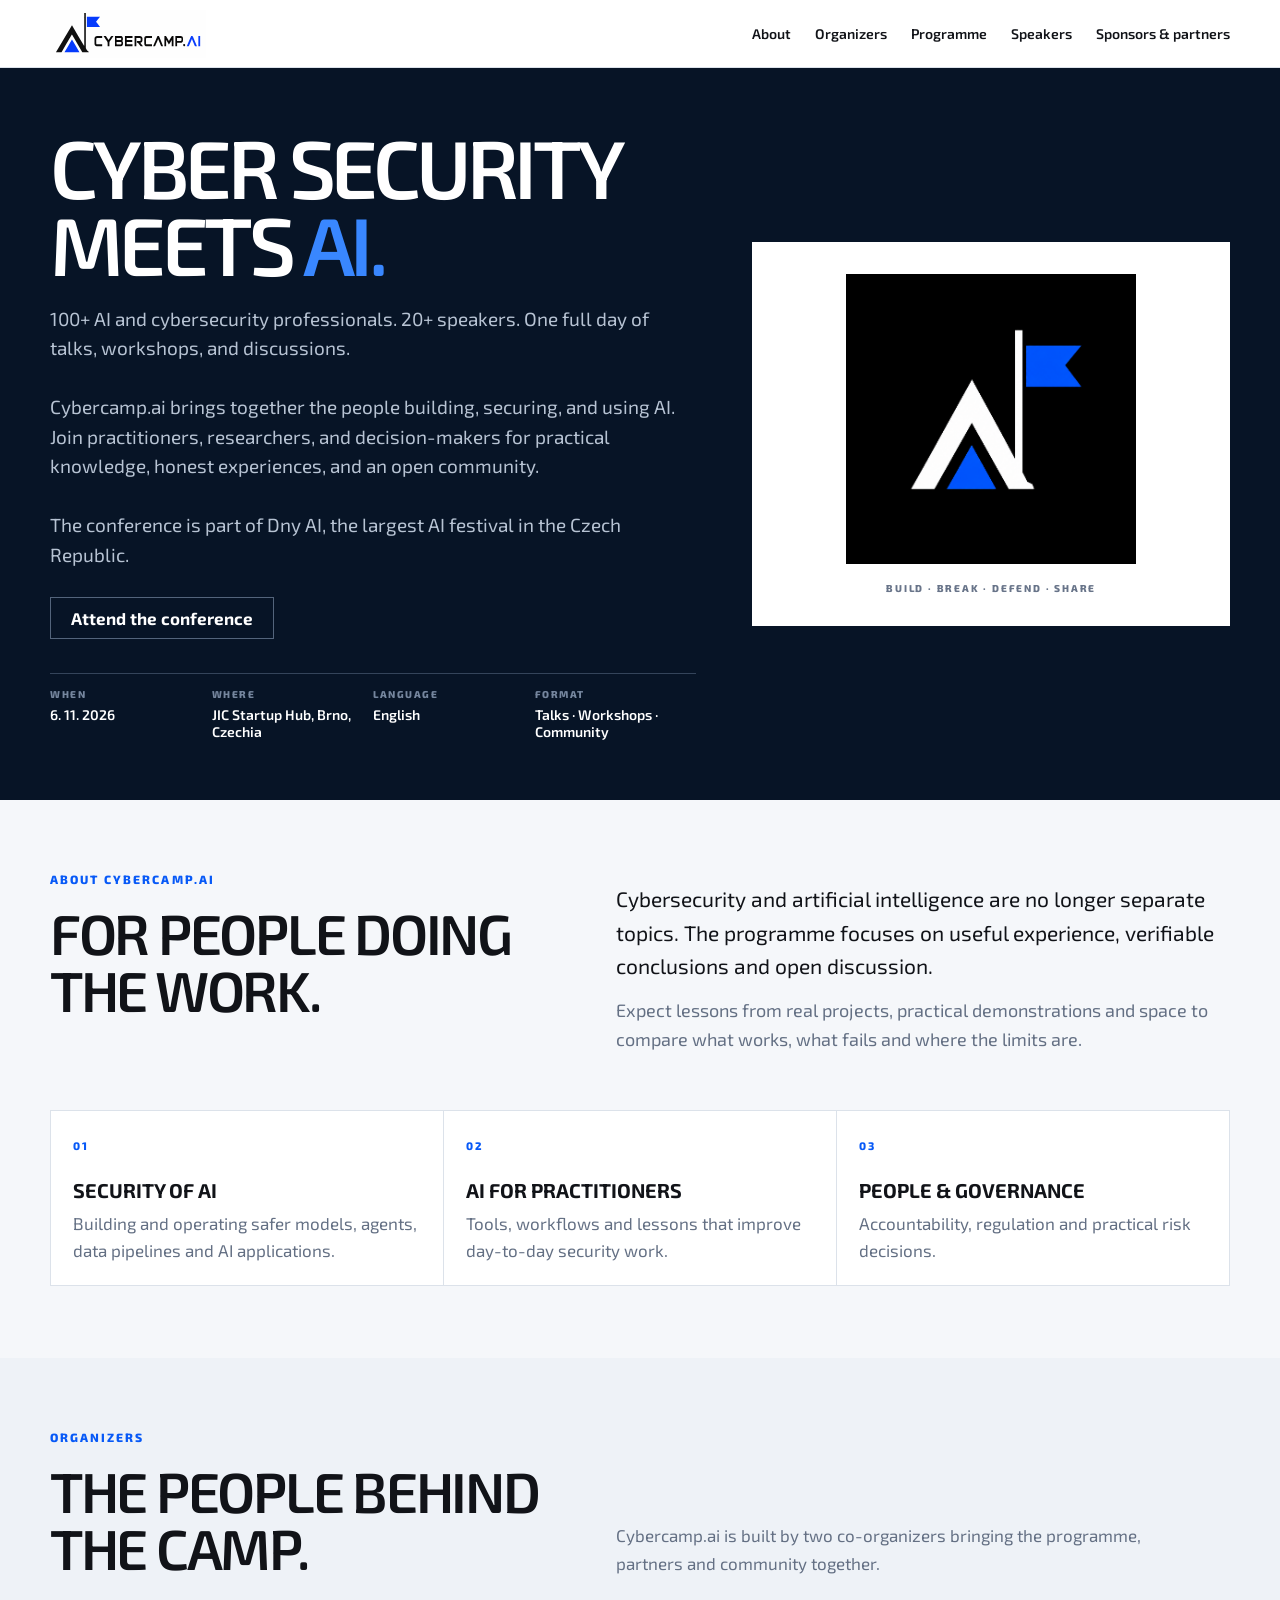
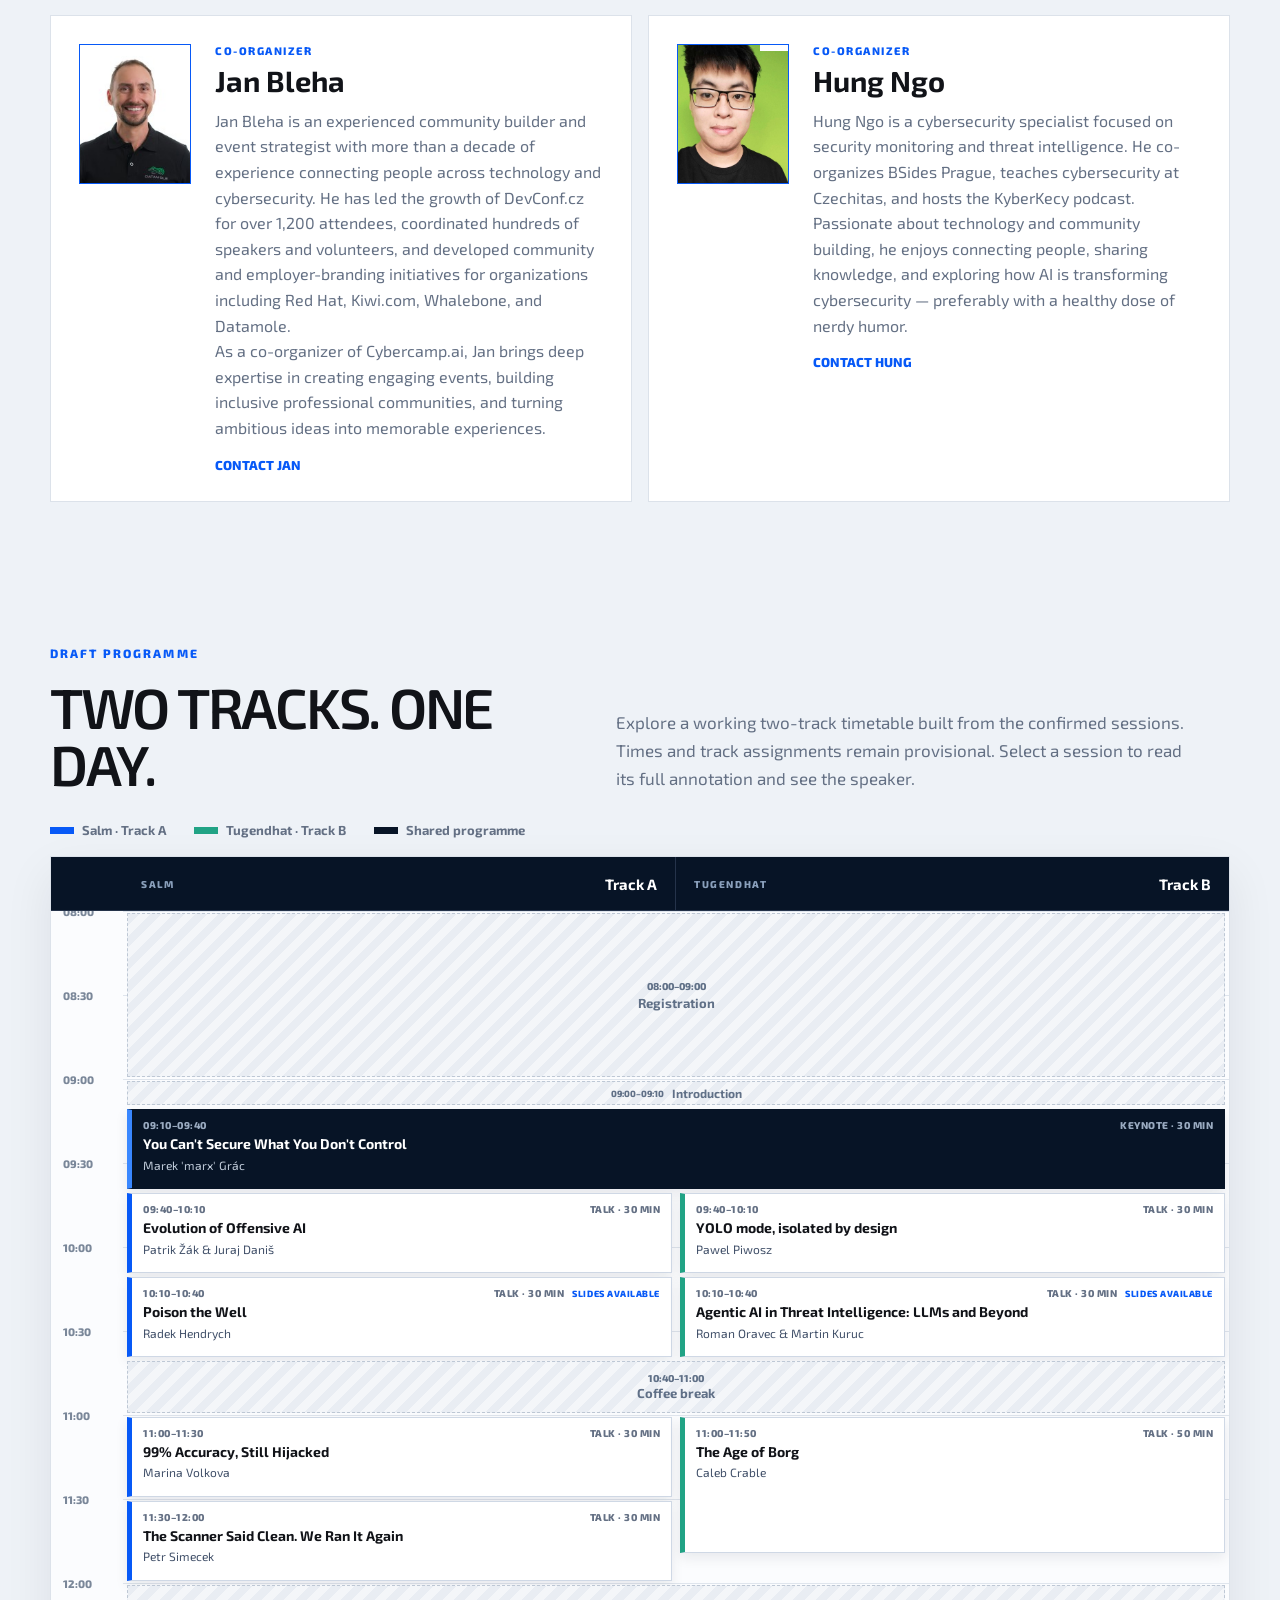
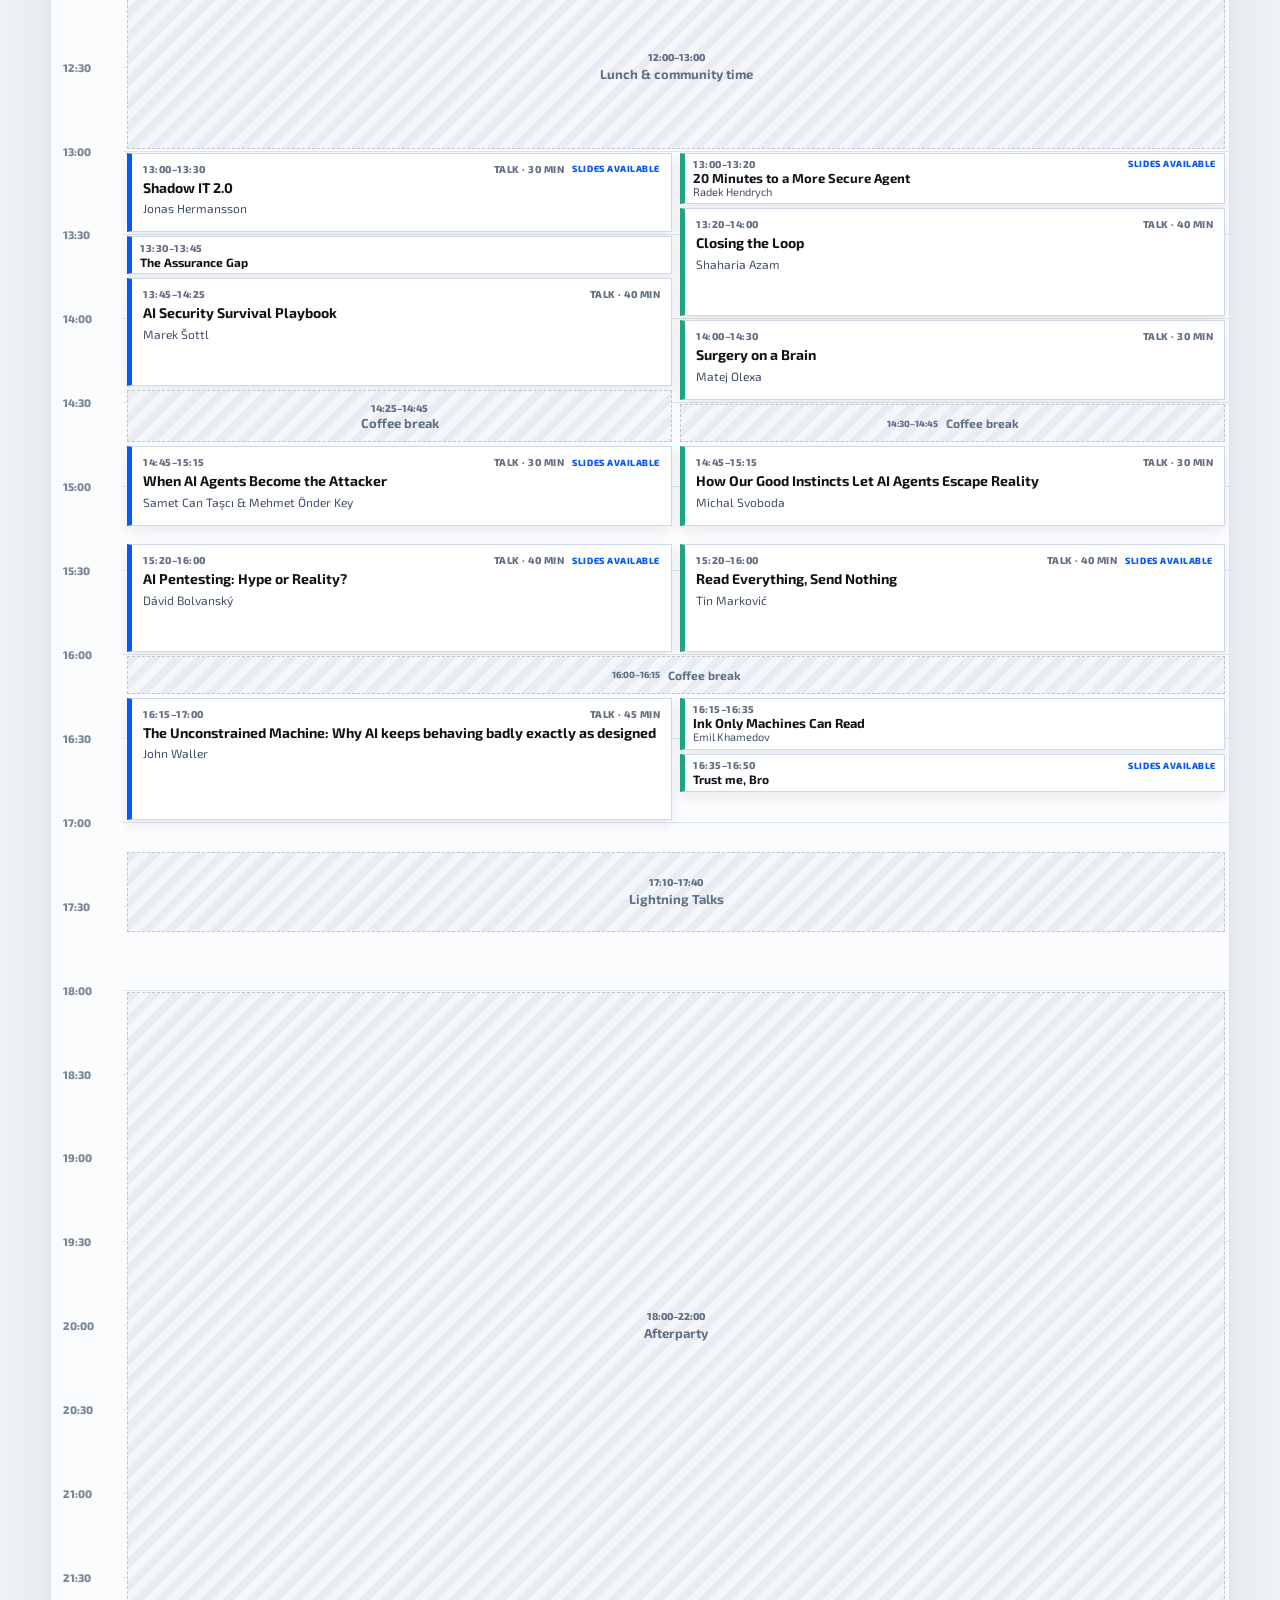
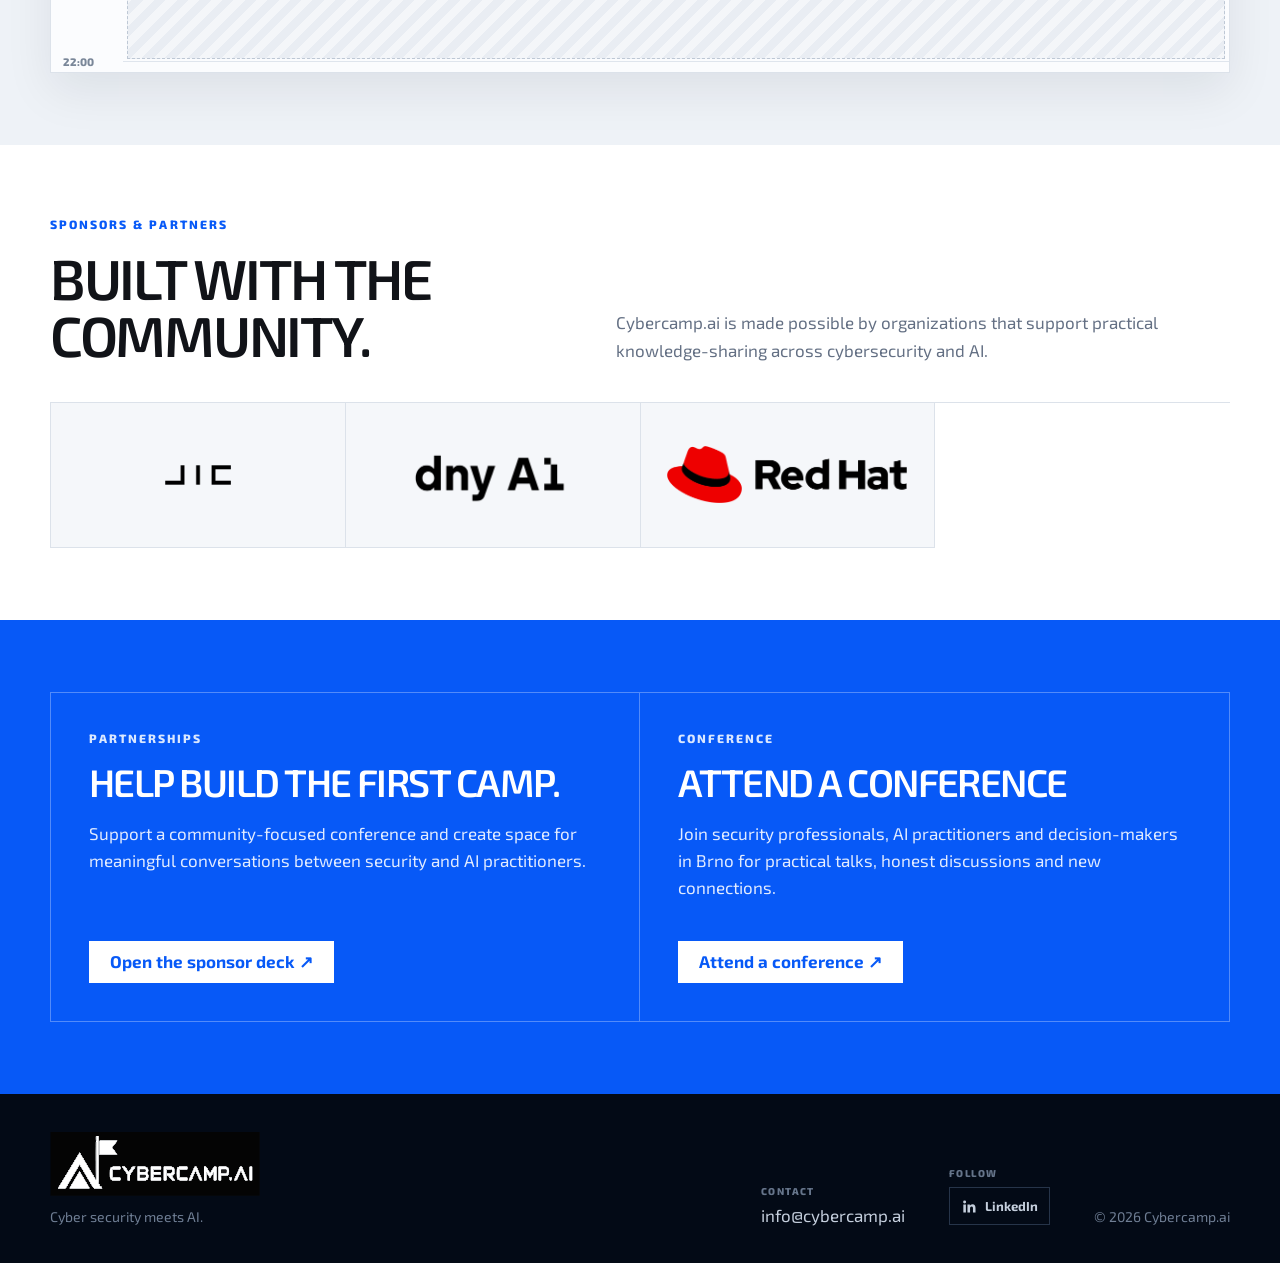
==== commit 772d5fbd: "Add files via upload" ====
--- a/index.html
+++ b/index.html
@@ -161,12 +161,7 @@
           <div class="organizer-copy">
             <p>Co-organizer</p>
             <h3><a href="https://www.linkedin.com/in/hungoboss/" target="_blank">Hung Ngo</a></h3>
-            <span>Hung Ngo is a cybersecurity specialist and the author of the KyberKecy podcast, he regularly speaks at
-              industry events, and has spent more than 600 hours teaching and mentoring future cybersecurity
-              professionals with Czechitas.<br>As a co-organizer of Cybercamp.ai, Hung brings together hands-on security
-              experience, community building, and a talent for explaining complex subjects through accessible stories
-              and nerdy humor. He is particularly interested in how AI can support security operations and
-              practitioners, while also introducing new risks that organizations must learn to manage.</span>
+            <span>Hung Ngo is a cybersecurity specialist focused on security monitoring and threat intelligence. He co-organizes BSides Prague, teaches cybersecurity at Czechitas, and hosts the KyberKecy podcast. Passionate about technology and community building, he enjoys connecting people, sharing knowledge, and exploring how AI is transforming cybersecurity — preferably with a healthy dose of nerdy humor.</span>
             <a href="mailto:hung@cybercamp.ai">Contact Hung</a>
           </div>
         </article>
@@ -193,6 +188,7 @@
         <p class="dialog-meta" id="dialog-meta"></p>
         <h2 id="dialog-title"></h2>
         <div class="dialog-description" id="dialog-description"></div>
+        <div class="dialog-resources" id="dialog-resources" aria-live="polite"></div>
         <div class="dialog-speakers" id="dialog-speakers"></div>
       </div>
     </dialog>
--- a/styles.css
+++ b/styles.css
@@ -238,17 +238,25 @@
 .schedule-session.schedule-track-b { border-left-color:#21a385; }
 .schedule-session.schedule-track-common { color:var(--white); background:var(--navy); border-color:var(--navy); border-left-color:var(--blue-light); }
 .session-meta { display:flex; width:100%; justify-content:space-between; gap:10px; color:#647084; font-size:10px; font-weight:800; letter-spacing:.05em; text-transform:uppercase; }
+.session-meta-right { display:flex; min-width:0; align-items:center; justify-content:flex-end; gap:8px; }
 .schedule-track-common .session-meta { color:#9aabc1; }
 .schedule-session>strong { font-size:14px; line-height:1.18; }
 .session-speaker { color:#415069; font-size:12px; line-height:1.2; }
 .schedule-track-common .session-speaker { color:#c1ccda; }
-.schedule-session.is-short { justify-content:center; padding:4px 8px; gap:2px; }
-.schedule-session.is-short .session-meta span,.schedule-session.is-short .session-speaker { display:none; }
-.schedule-session.is-short .session-meta { width:auto; }
+.schedule-session.is-compact { padding:4px 8px; gap:1px; }
+.schedule-session.is-compact .session-kind { display:none; }
+.schedule-session.is-compact>strong { overflow:hidden; width:100%; font-size:13px; line-height:1.1; text-overflow:ellipsis; white-space:nowrap; }
+.schedule-session.is-compact .session-speaker { overflow:hidden; width:100%; font-size:11px; line-height:1.1; text-overflow:ellipsis; white-space:nowrap; }
+.schedule-session.is-short { justify-content:center; padding:3px 8px; gap:1px; }
+.schedule-session.is-short .session-kind,.schedule-session.is-short .session-speaker { display:none; }
 .schedule-session.is-short>strong { overflow:hidden; width:100%; font-size:12px; text-overflow:ellipsis; white-space:nowrap; }
 .schedule-break { display:flex; align-items:center; justify-content:center; padding:8px 12px; color:#607087; background:repeating-linear-gradient(135deg,#e9edf3,#e9edf3 8px,#f4f6f9 8px,#f4f6f9 16px); border:1px dashed #bec8d5; flex-direction:column; gap:3px; text-align:center; }
 .schedule-break time { font-size:10px; font-weight:800; }
 .schedule-break strong { font-size:13px; }
+.schedule-break.is-compact { padding:4px 8px; gap:1px; }
+.schedule-break.is-short { padding:3px 8px; flex-direction:row; gap:8px; white-space:nowrap; }
+.schedule-break.is-short time { flex:0 0 auto; font-size:9px; }
+.schedule-break.is-short strong { overflow:hidden; font-size:12px; text-overflow:ellipsis; }
 .no-script { margin-top:20px; color:#9b2c2c; }
 
 /* Session dialog */
@@ -263,6 +271,16 @@
 .dialog-description { margin-top:24px; color:#40506a; font-size:16px; line-height:1.65; }
 .dialog-description p { margin:0; }
 .dialog-description p+p { margin-top:14px; }
+.dialog-resources { display:flex; align-items:center; justify-content:space-between; gap:18px; margin-top:26px; padding:16px 18px; background:var(--paper); border:1px solid var(--line); }
+.dialog-resources>div { display:flex; min-width:0; flex-direction:column; gap:3px; }
+.dialog-resources small { color:var(--muted); font-size:10px; font-weight:800; letter-spacing:.12em; text-transform:uppercase; }
+.dialog-resources strong { font-size:15px; }
+.dialog-slides-link { display:inline-flex; min-height:38px; flex:none; align-items:center; justify-content:center; padding:0 14px; color:var(--white); background:var(--blue); font-size:12px; font-weight:800; letter-spacing:.06em; text-transform:uppercase; transition:transform 160ms ease,background 160ms ease; }
+.dialog-slides-link:hover,.dialog-slides-link:focus-visible { background:var(--navy); transform:translateY(-2px); }
+.dialog-slides-link:focus-visible { outline:2px solid var(--blue); outline-offset:3px; }
+.dialog-slides-unavailable { flex:none; color:var(--muted); font-size:12px; font-weight:800; letter-spacing:.05em; text-transform:uppercase; }
+.session-slides-available { display:inline-block; color:var(--blue); font-size:9px; font-weight:800; letter-spacing:.06em; line-height:1; text-transform:uppercase; white-space:nowrap; }
+.schedule-track-common .session-slides-available { color:var(--blue-light); }
 .dialog-speakers { display:grid; margin-top:28px; grid-template-columns:repeat(auto-fit,minmax(250px,1fr)); gap:10px; }
 .dialog-speaker { display:grid; align-items:center; padding:12px; background:#eef4ff; border:1px solid #cfddf4; grid-template-columns:44px 1fr; gap:12px; }
 .dialog-speaker.is-placeholder { color:var(--muted); background:#f5f7fa; border-style:dashed; }
@@ -312,6 +330,9 @@
   .schedule-key { align-items:flex-start; flex-direction:column; gap:10px; }
   .schedule-timeline { min-width:760px; }
   .dialog-panel { padding:30px 22px; }
+  .dialog-resources { align-items:stretch; flex-direction:column; }
+  .dialog-slides-link { width:100%; }
+  .dialog-slides-unavailable { white-space:normal; }
   .directory-card { grid-template-columns:88px minmax(0,1fr); gap:16px; padding:18px; }
   .directory-photo { width:88px; }
   .directory-copy h2 { font-size:24px; }
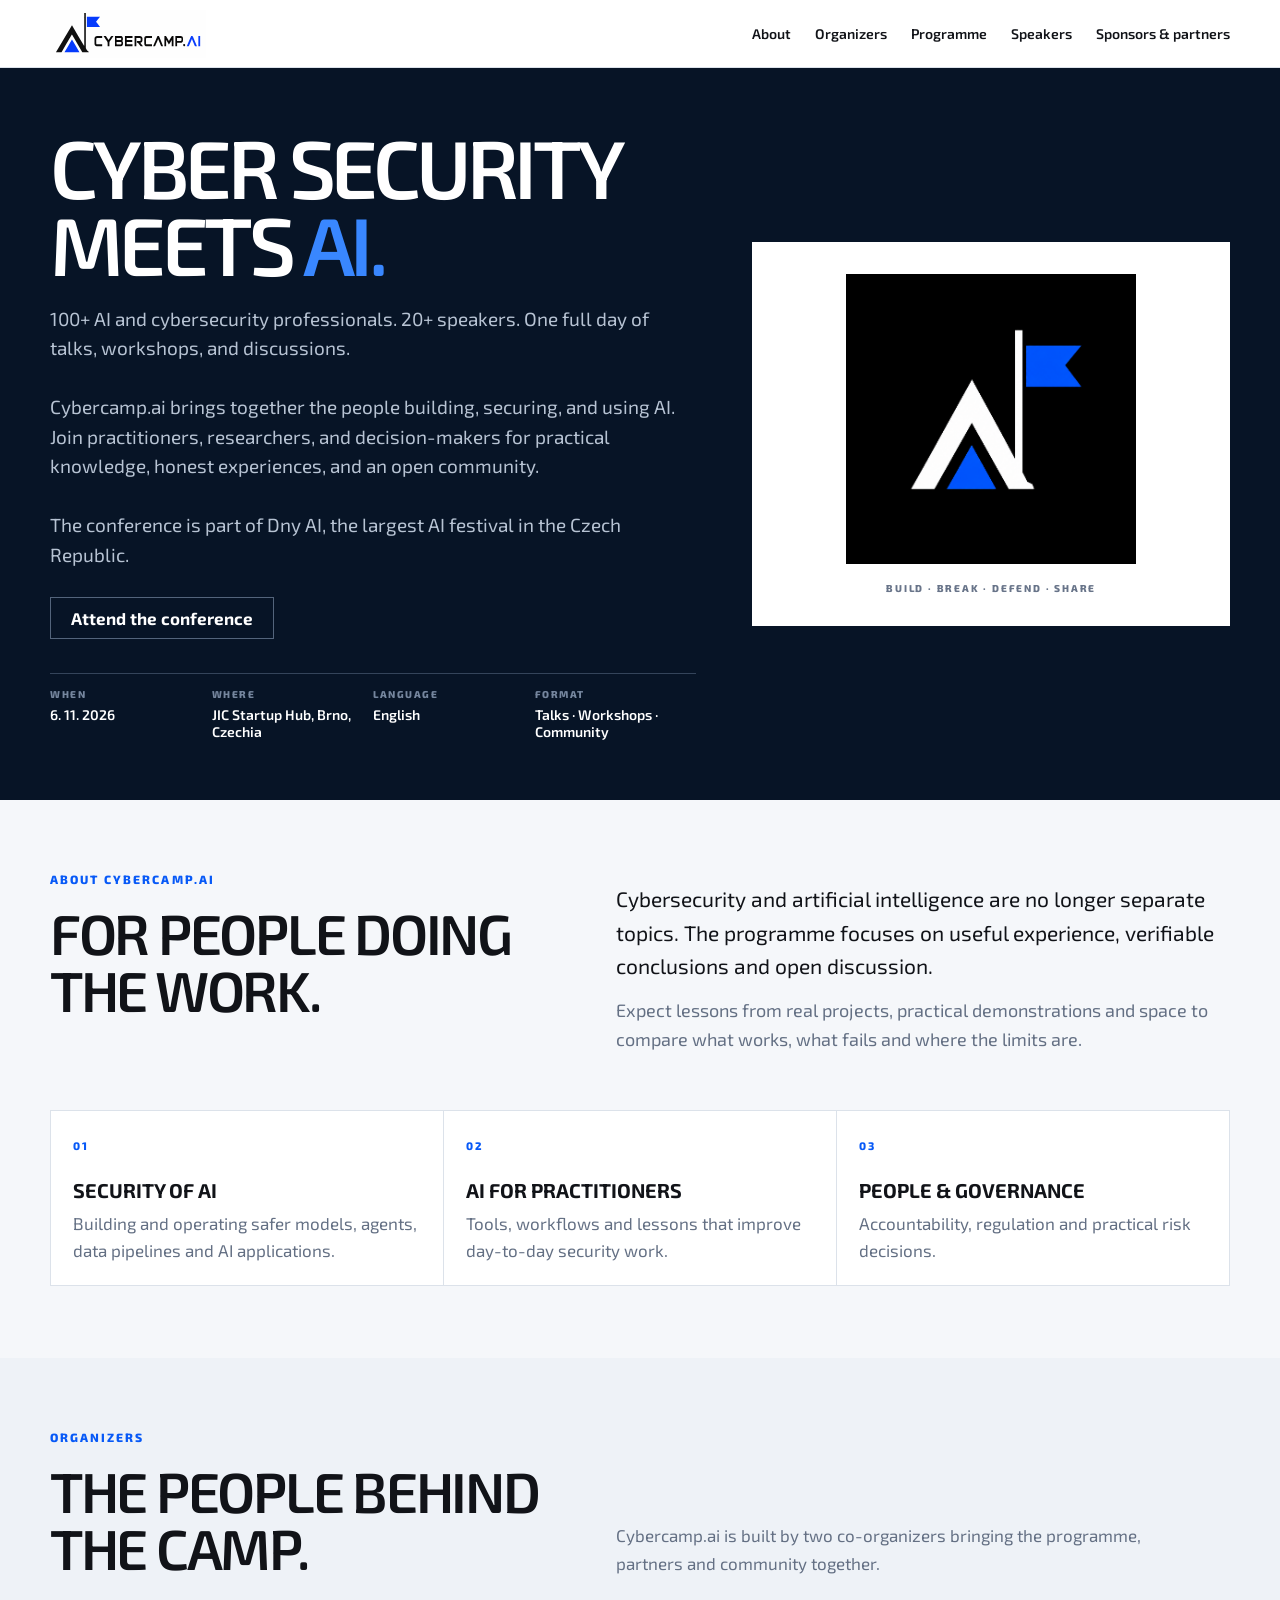
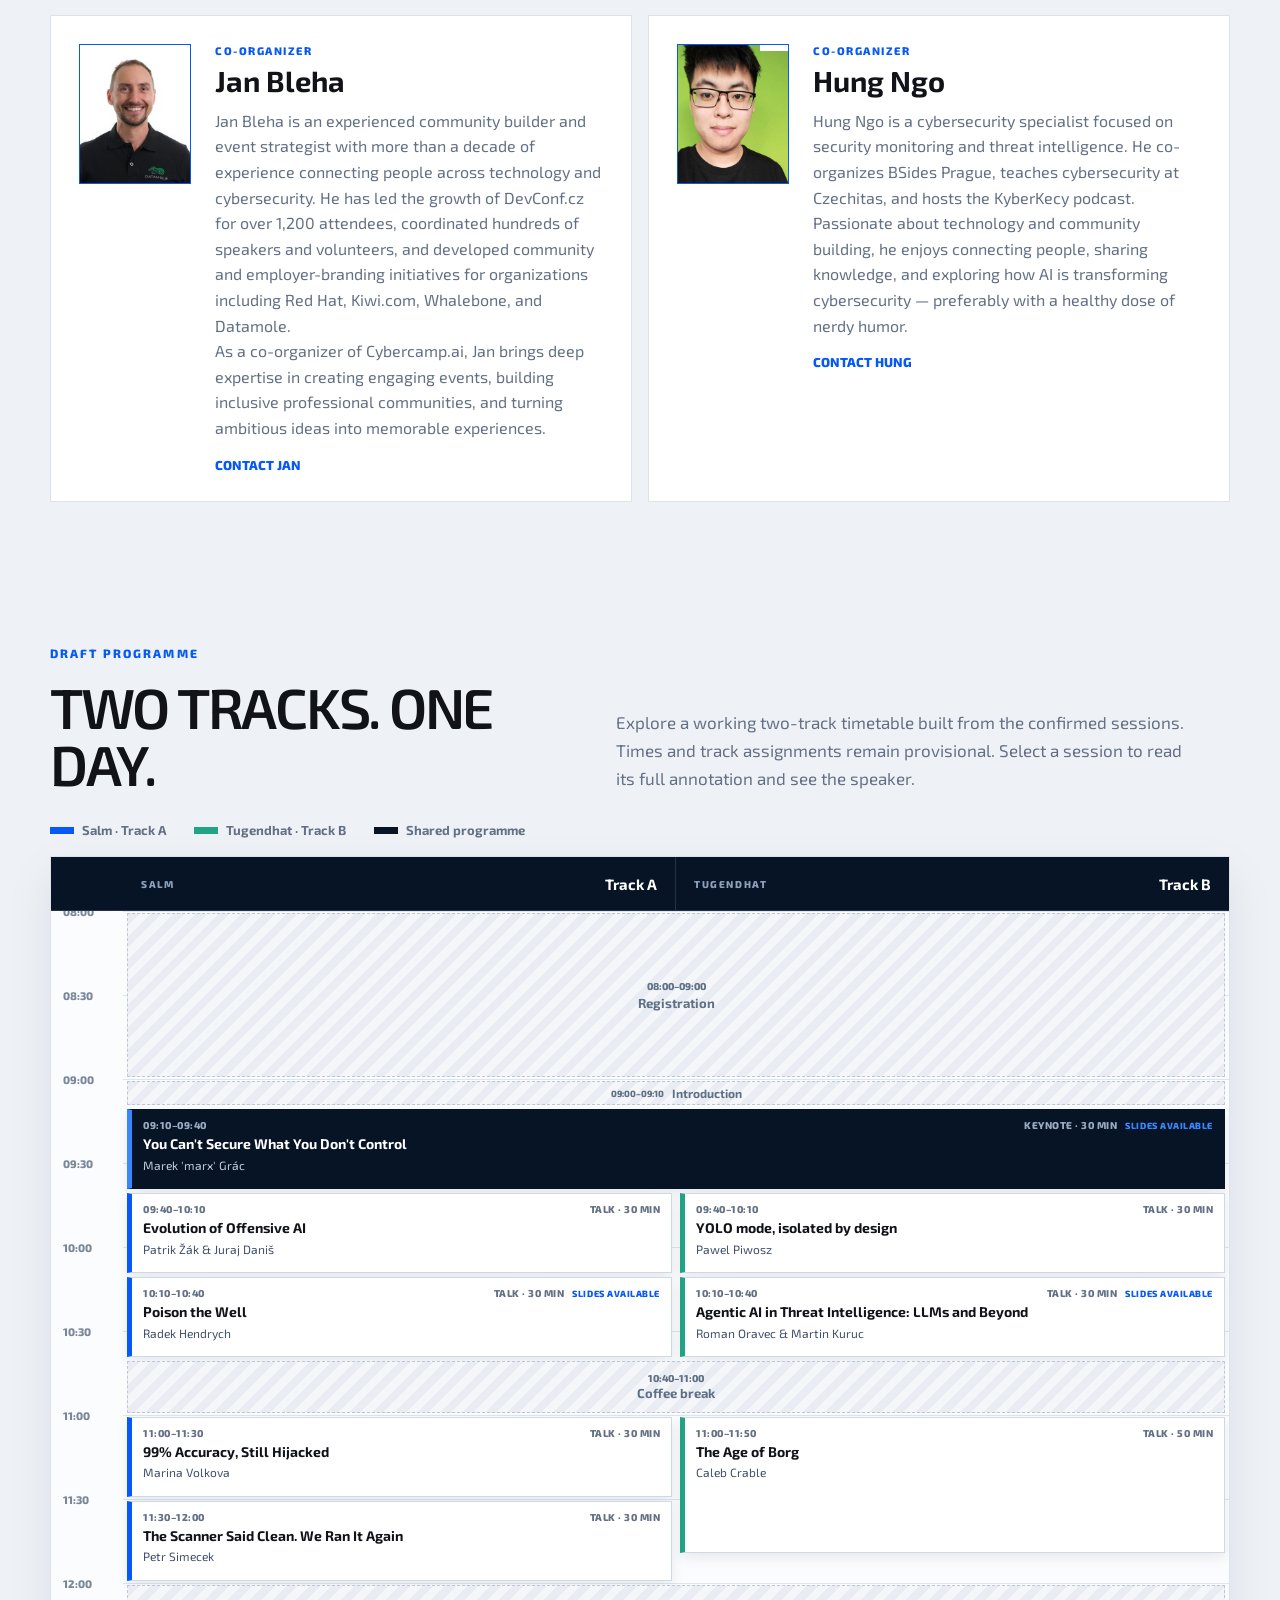
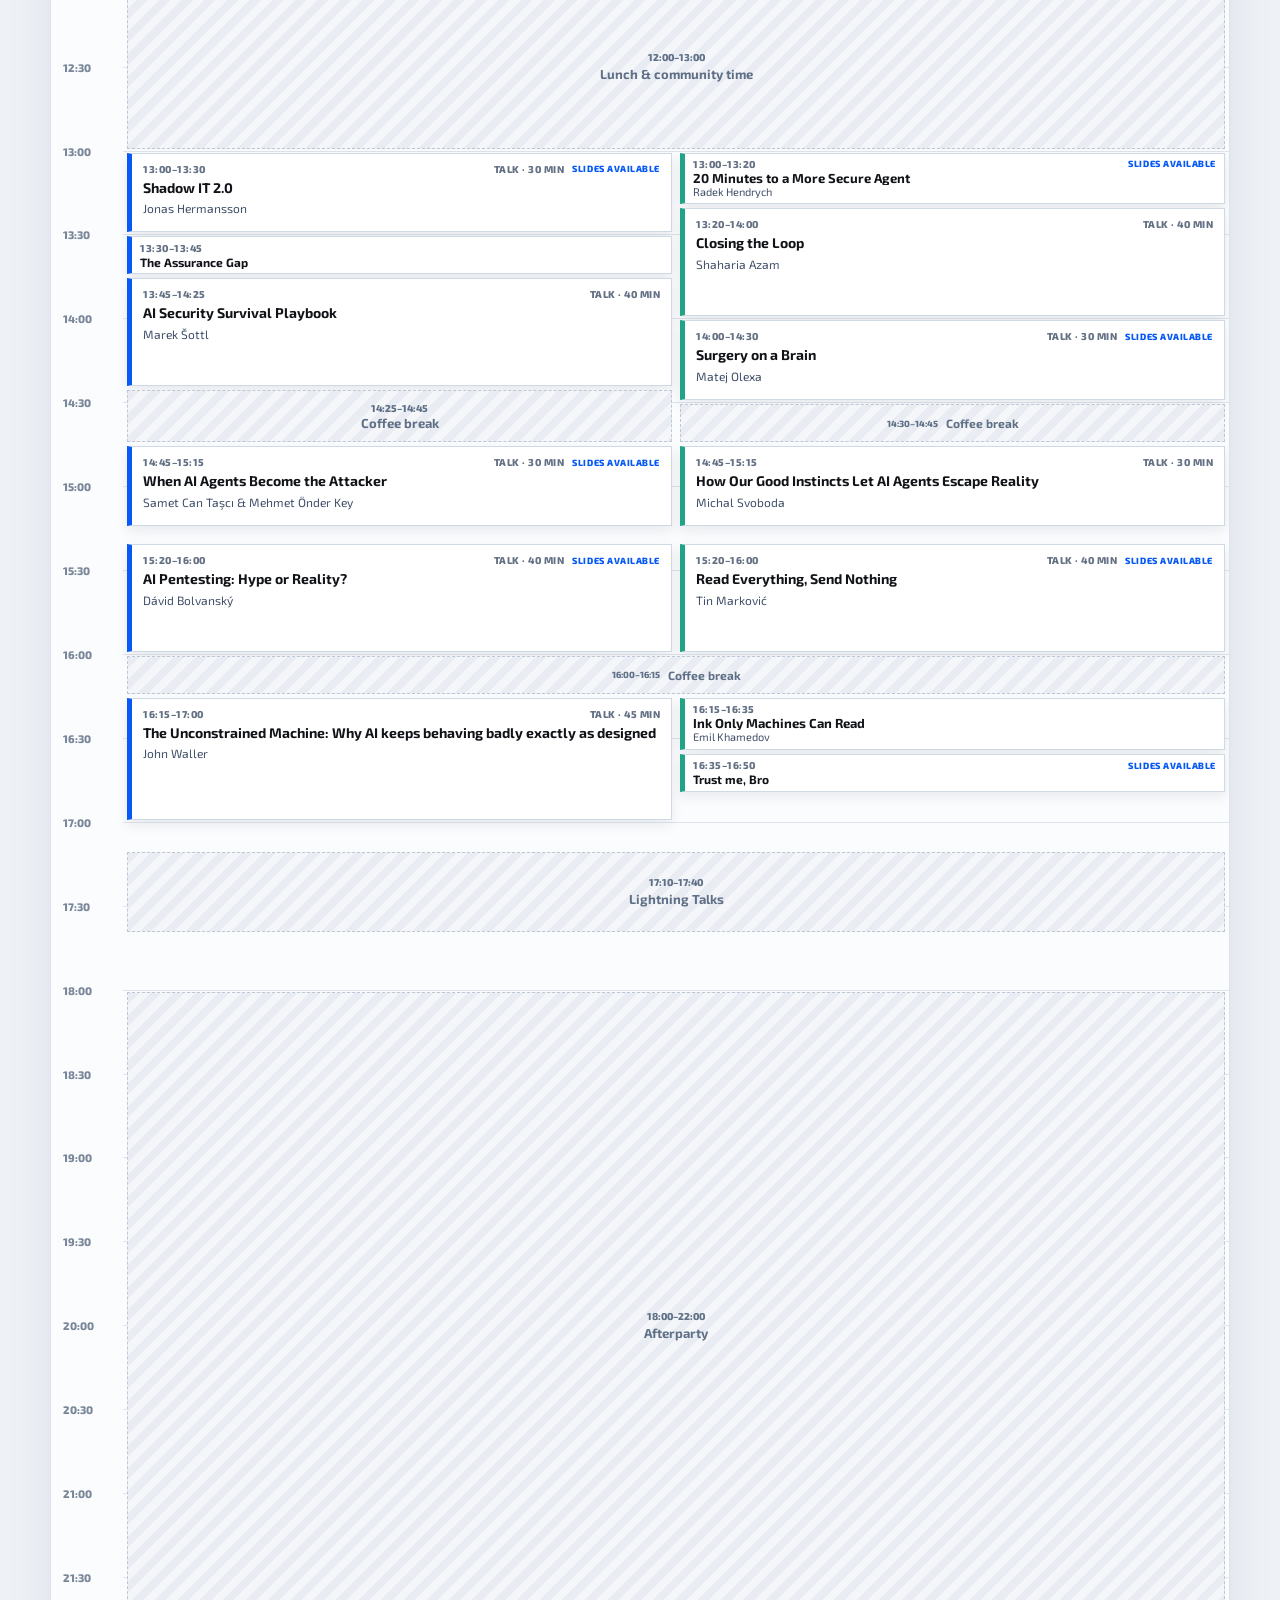
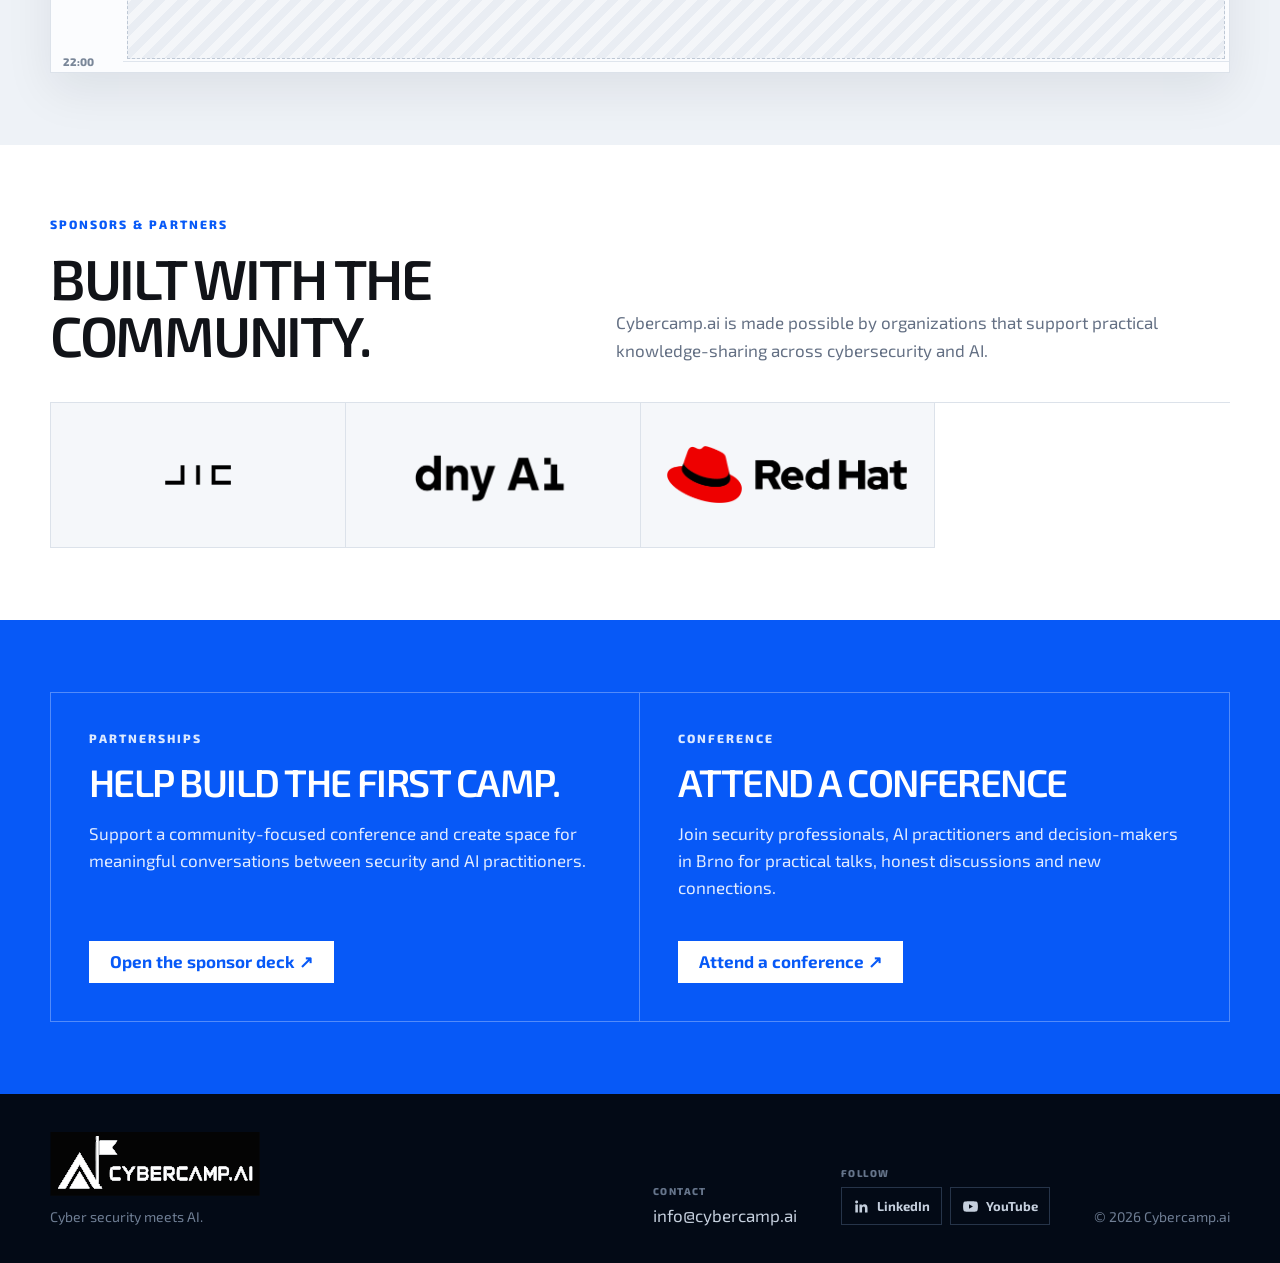
==== commit 83f16593: "Add files via upload" ====
--- a/index.html
+++ b/index.html
@@ -271,8 +271,8 @@
             </svg>
             <span>LinkedIn</span>
           </a>
-          <!--
-          <a class="social-link" href="#" target="_blank" rel="noopener noreferrer"
+
+          <a class="social-link" href="https://www.youtube.com/@cybercampai" target="_blank" rel="noopener noreferrer"
             aria-label="Cybercamp.ai on YouTube">
             <svg viewBox="0 0 24 24" aria-hidden="true">
               <path
@@ -280,7 +280,7 @@
             </svg>
             <span>YouTube</span>
           </a>
-        -->
+
         </div>
       </div>
       <p class="footer-copyright">© <span id="current-year"></span> Cybercamp.ai</p>
